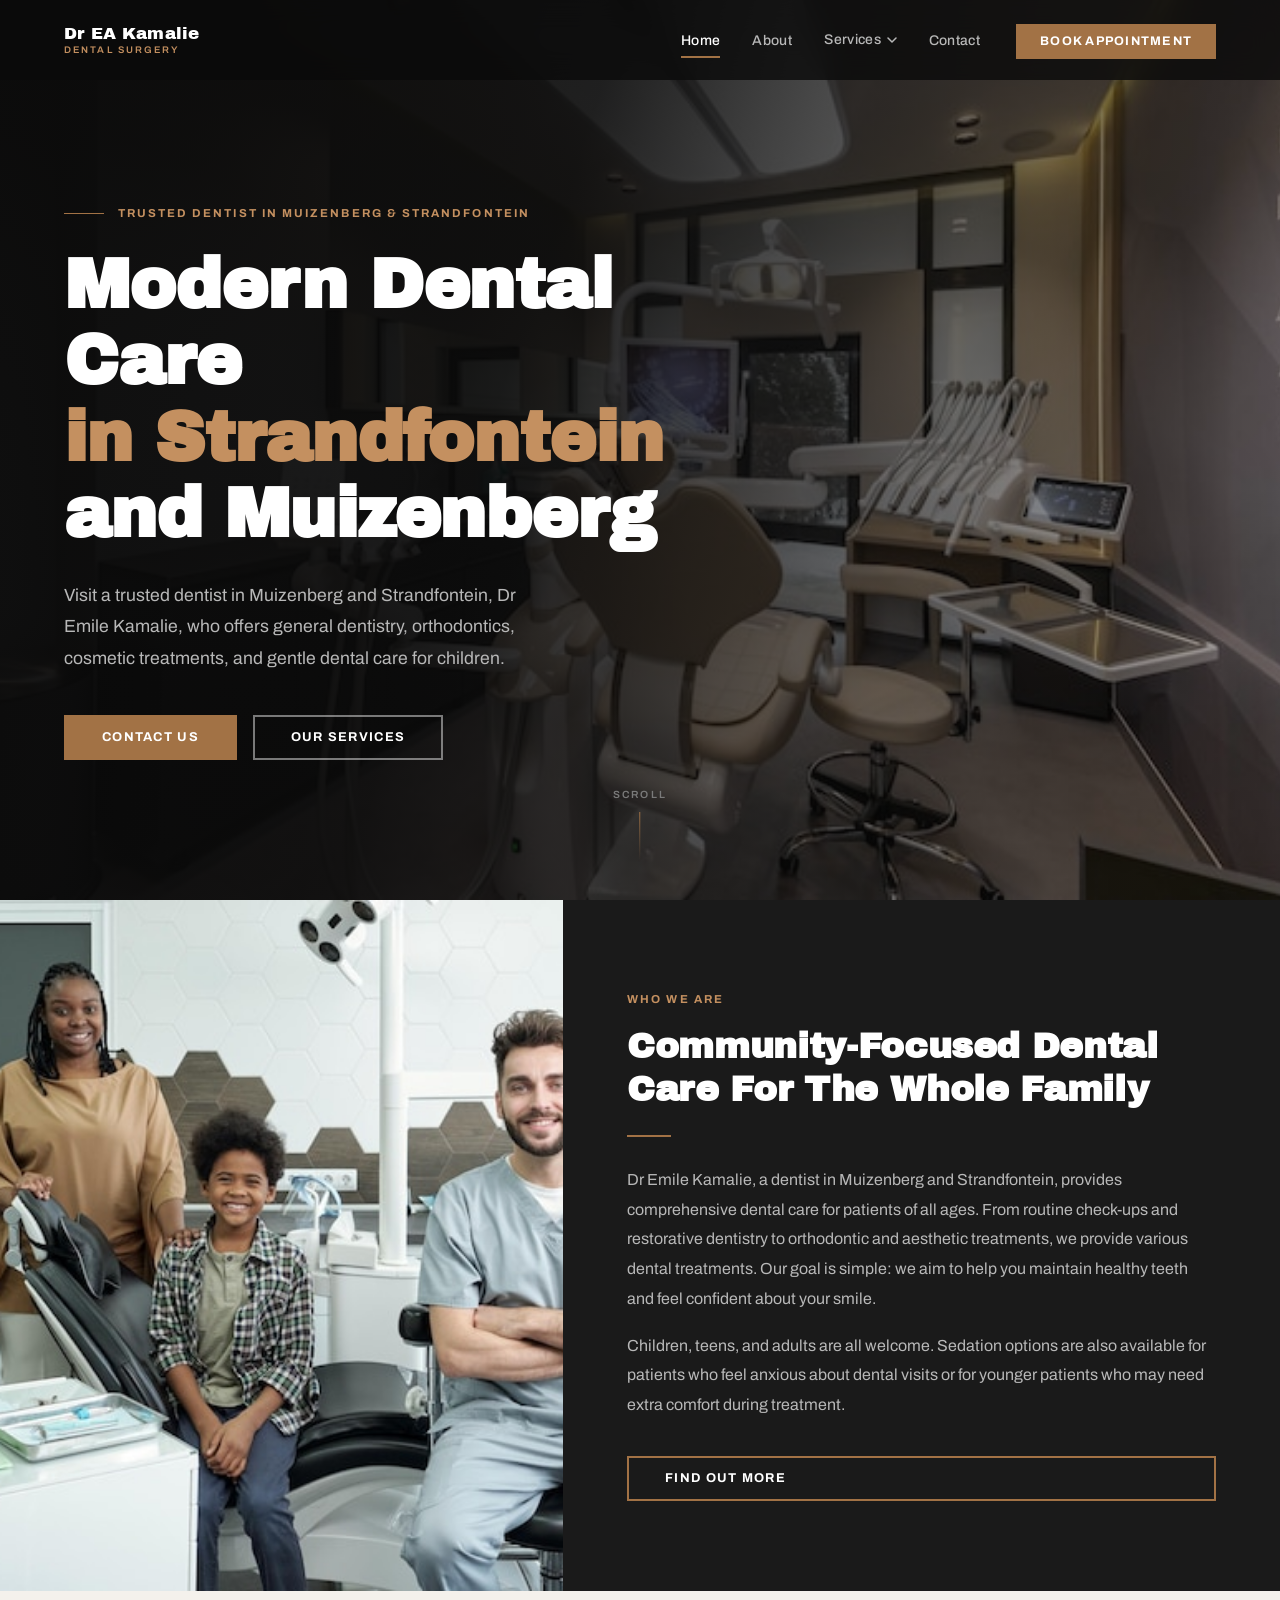
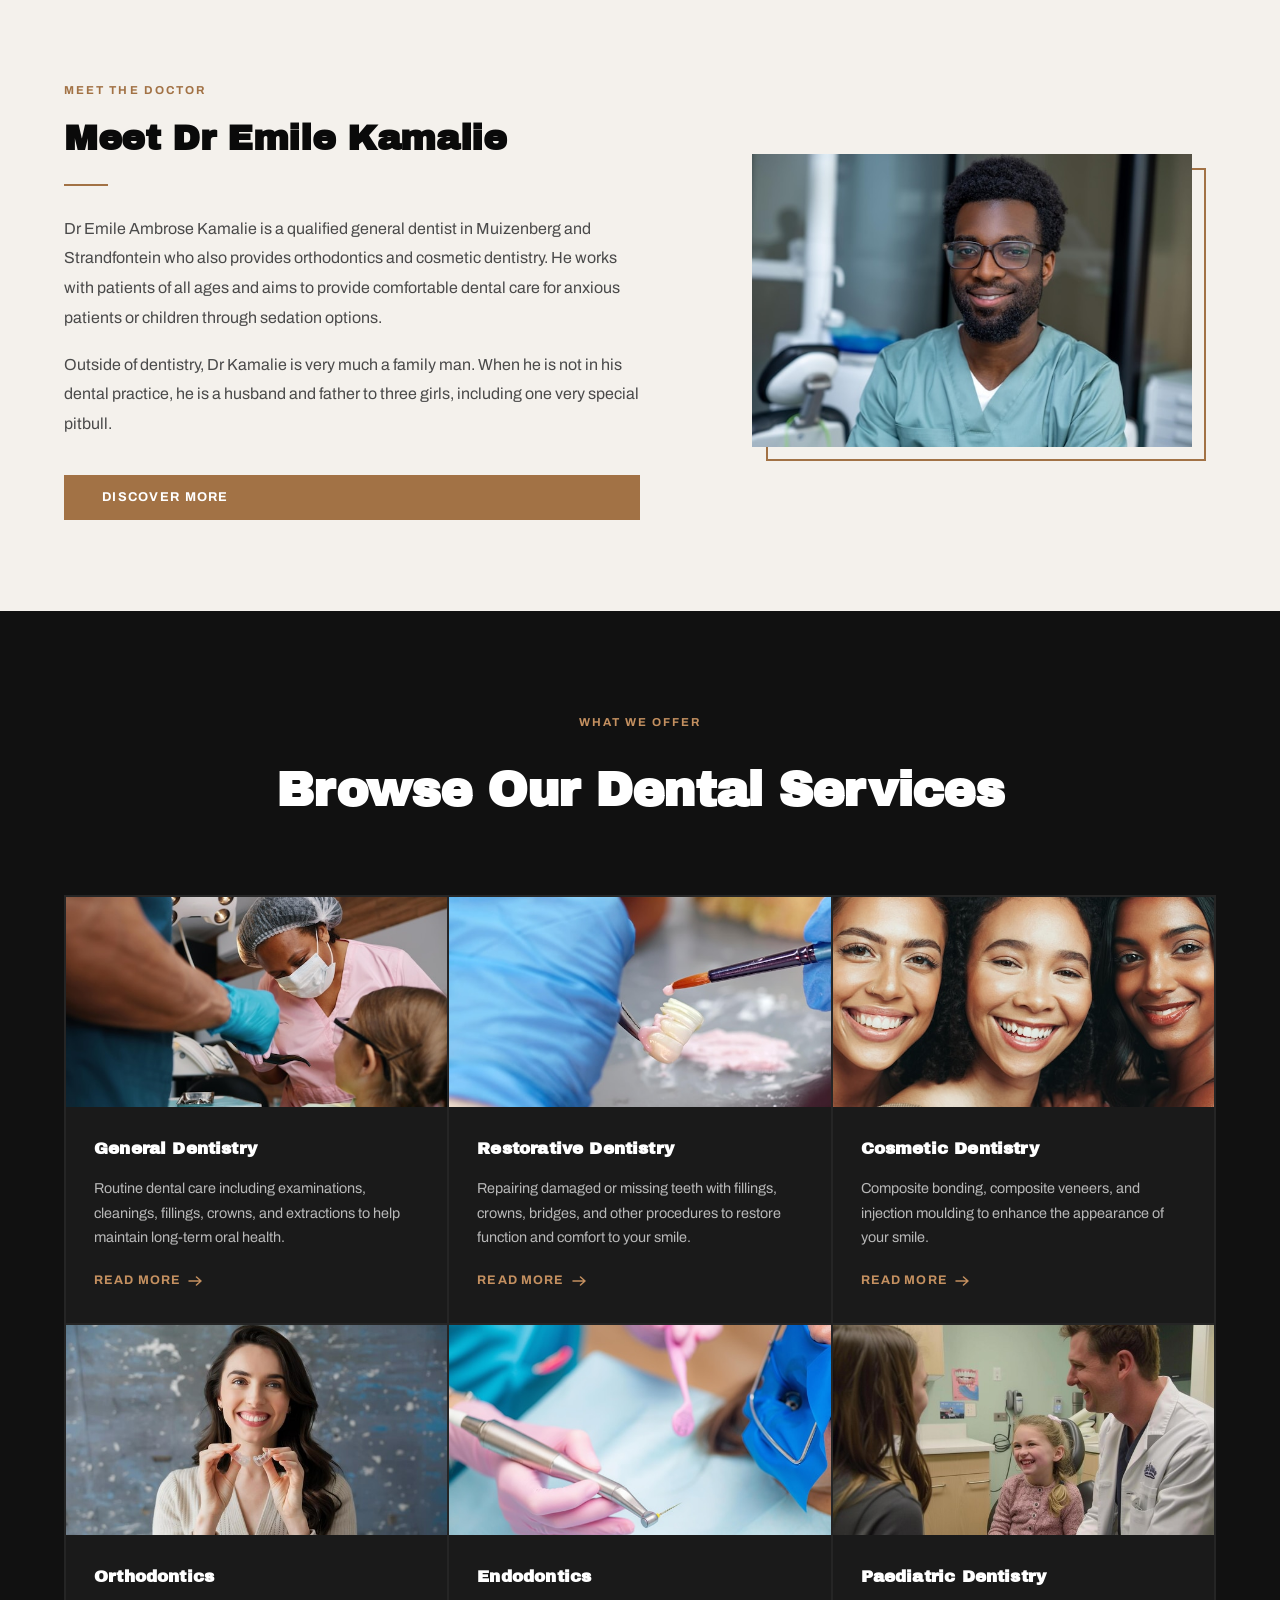
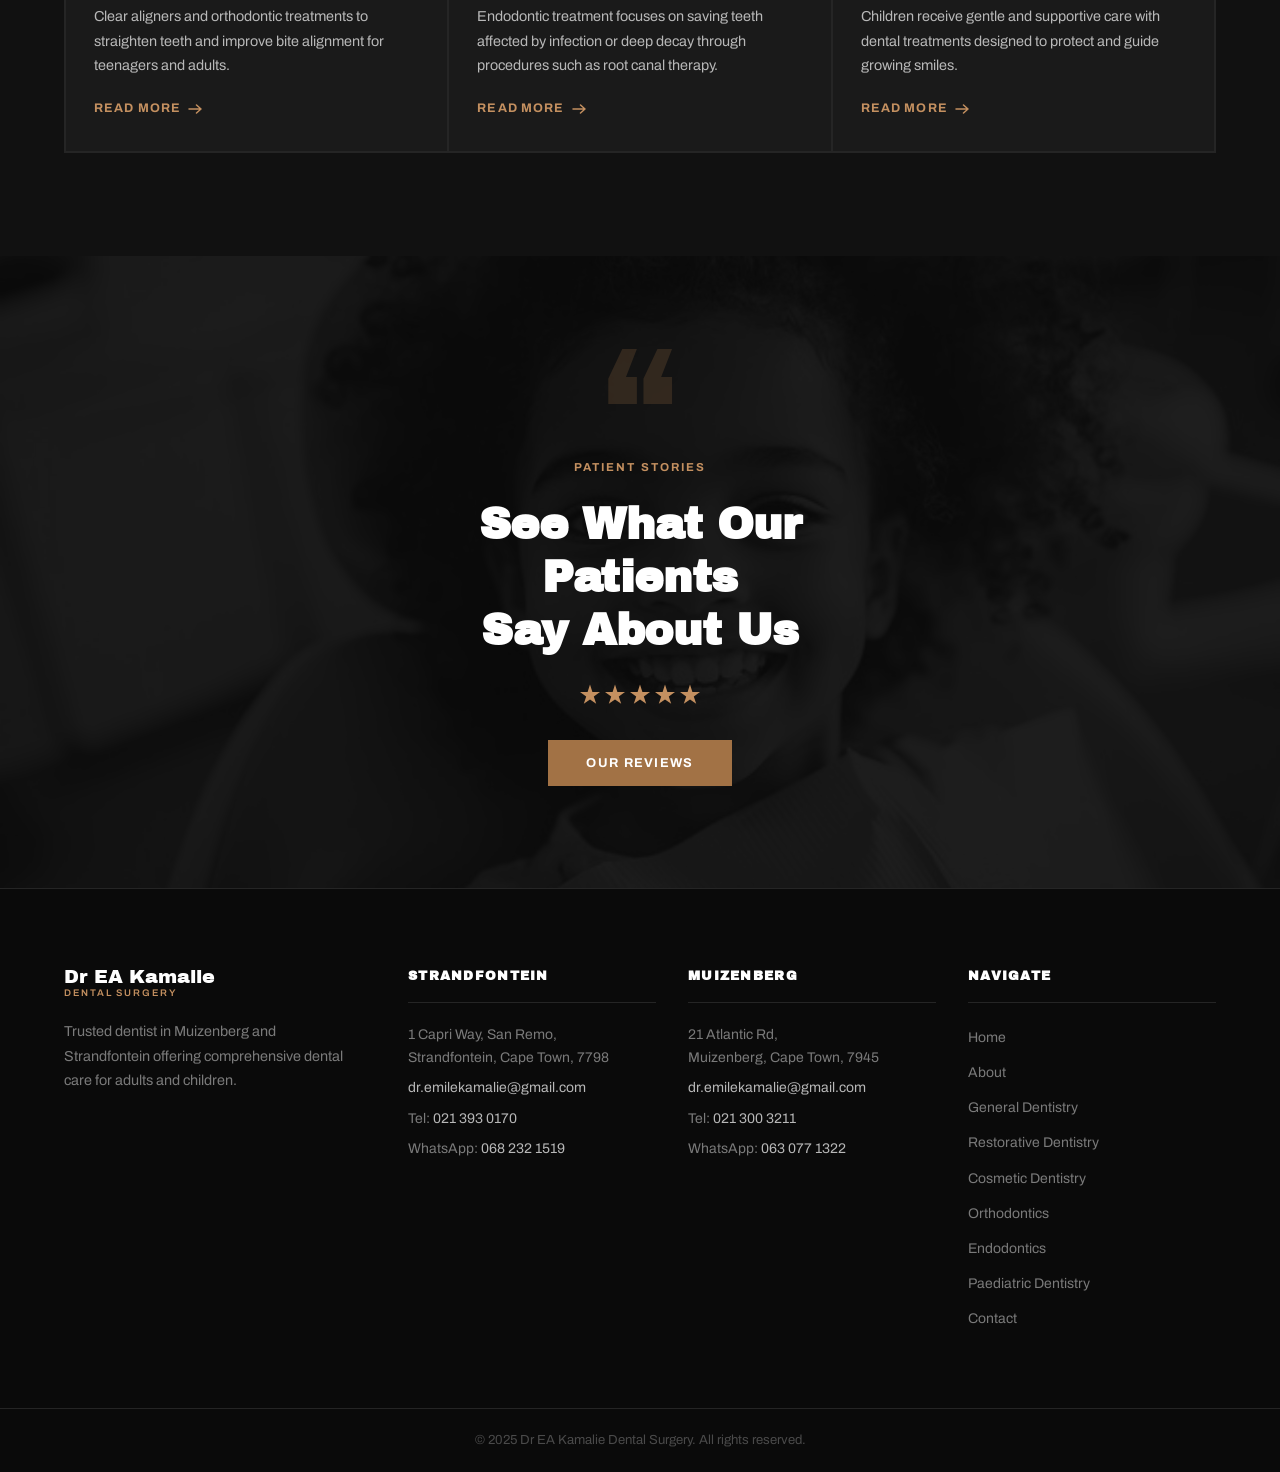
==== index.html @ 0d414c7e "check in latest to server" ====
<!DOCTYPE html>
<html lang="en">
<head>
  <meta charset="UTF-8">
  <meta name="viewport" content="width=device-width, initial-scale=1.0">
  <title>Dentist in Muizenberg and Strandfontein | Dr EA Kamalie Dental Surgery</title>
  <meta name="description" content="Visit Dr Emile Kamalie, a trusted Dentist in Muizenberg and Strandfontein, offering general dentistry, orthodontics, cosmetic treatments, and family dentistry.">
  <meta name="keywords" content="Dentist in Muizenberg and Strandfontein">

  <!-- Preconnect for Google Fonts -->
  <link rel="preconnect" href="https://fonts.googleapis.com">
  <link rel="preconnect" href="https://fonts.gstatic.com" crossorigin>
  <link href="https://fonts.googleapis.com/css2?family=Archivo+Black&family=Archivo:ital,wght@0,300;0,400;0,500;0,600;0,700;1,400&display=swap" rel="stylesheet">

  <link rel="stylesheet" href="css/styles.css">
</head>
<body>

  <!-- ════════════════════════════════════════════════════════
       NAVIGATION
  ════════════════════════════════════════════════════════ -->
  <nav class="nav" id="nav" role="navigation" aria-label="Main navigation">
    <div class="nav__inner">

      <!-- Logo -->
      <a href="index.html" class="nav__logo" aria-label="Dr EA Kamalie Dental Surgery — Home">
        <span class="nav__logo-name">Dr EA Kamalie</span>
        <span class="nav__logo-sub">Dental Surgery</span>
      </a>

      <!-- Hamburger (mobile) -->
      <button class="nav__hamburger" id="hamburger" aria-label="Open navigation menu" aria-expanded="false">
        <span></span>
        <span></span>
        <span></span>
      </button>

      <!-- Links -->
      <ul class="nav__links" id="navLinks" role="menubar">
        <li role="none"><a href="index.html" class="nav__link nav__link--active" role="menuitem">Home</a></li>
        <li role="none"><a href="about.html" class="nav__link" role="menuitem">About</a></li>

        <!-- Services dropdown -->
        <li class="nav__dd-wrap" role="none">
          <a href="#services" class="nav__link nav__link--has-dd" role="menuitem" aria-haspopup="true">
            Services
            <svg class="nav__arrow" width="10" height="6" viewBox="0 0 10 6" fill="none" aria-hidden="true">
              <path d="M1 1l4 4 4-4" stroke="currentColor" stroke-width="1.5" stroke-linecap="round" stroke-linejoin="round"/>
            </svg>
          </a>
          <ul class="nav__dropdown" role="menu" aria-label="Services">
            <li role="none"><a href="services/general-dentistry.html"    class="nav__dd-link" role="menuitem">General Dentistry</a></li>
            <li role="none"><a href="services/restorative-dentistry.html" class="nav__dd-link" role="menuitem">Restorative Dentistry</a></li>
            <li role="none"><a href="services/cosmetic-dentistry.html"   class="nav__dd-link" role="menuitem">Cosmetic Dentistry</a></li>
            <li role="none"><a href="services/orthodontics.html"         class="nav__dd-link" role="menuitem">Orthodontics</a></li>
            <li role="none"><a href="services/endodontics.html"          class="nav__dd-link" role="menuitem">Endodontics</a></li>
            <li role="none"><a href="services/paediatric-dentistry.html" class="nav__dd-link" role="menuitem">Paediatric Dentistry</a></li>
          </ul>
        </li>

        <li role="none"><a href="contact.html" class="nav__link" role="menuitem">Contact</a></li>
        <li role="none"><a href="contact.html" class="nav__cta" role="menuitem">Book Appointment</a></li>
      </ul>

    </div>
  </nav>


  <!-- ════════════════════════════════════════════════════════
       HERO
  ════════════════════════════════════════════════════════ -->
  <section class="hero" aria-label="Hero">
    <div class="hero__bg" aria-hidden="true">
      <img src="images/hero.jpg" alt="Modern dental clinic interior" fetchpriority="high">
    </div>
    <div class="hero__overlay" aria-hidden="true"></div>

    <div class="hero__container">
      <div class="hero__content">
        <p class="hero__eyebrow">Trusted Dentist in Muizenberg &amp; Strandfontein</p>
        <h1 class="hero__heading">
          Modern Dental Care<br>
          <span class="hero__heading-accent">in Strandfontein</span><br>
          and Muizenberg
        </h1>
        <p class="hero__sub">
          Visit a trusted dentist in Muizenberg and Strandfontein, Dr Emile Kamalie, who offers general dentistry, orthodontics, cosmetic treatments, and gentle dental care for children.
        </p>
        <div class="hero__actions">
          <a href="contact.html" class="btn btn--bronze">Contact Us</a>
          <a href="#services" class="btn btn--ghost">Our Services</a>
        </div>
      </div>
    </div>

    <div class="hero__scroll" aria-hidden="true">
      <span class="hero__scroll-text">Scroll</span>
      <span class="hero__scroll-line"></span>
    </div>
  </section>


  <!-- ════════════════════════════════════════════════════════
       COMMUNITY — Community-Focused Dental Care
  ════════════════════════════════════════════════════════ -->
  <section class="community" aria-labelledby="community-heading">

    <div class="community__img-col" aria-hidden="true">
      <img src="images/community.jpg" alt="Dentist with young patient" loading="lazy">
    </div>

    <div class="community__text-col">
      <span class="eyebrow eyebrow--light fade-up">Who We Are</span>
      <h2 class="community__heading fade-up delay-1" id="community-heading">
        Community-Focused Dental Care For The Whole Family
      </h2>
      <div class="divider fade-up delay-2"></div>
      <p class="fade-up delay-2">
        Dr Emile Kamalie, a dentist in Muizenberg and Strandfontein, provides comprehensive dental care for patients of all ages. From routine check-ups and restorative dentistry to orthodontic and aesthetic treatments, we provide various dental treatments. Our goal is simple: we aim to help you maintain healthy teeth and feel confident about your smile.
      </p>
      <p class="fade-up delay-3">
        Children, teens, and adults are all welcome. Sedation options are also available for patients who feel anxious about dental visits or for younger patients who may need extra comfort during treatment.
      </p>
      <a href="services/general-dentistry.html" class="btn btn--bronze-outline fade-up delay-4">Find Out More</a>
    </div>

  </section>


  <!-- ════════════════════════════════════════════════════════
       DOCTOR — Meet Dr Emile Kamalie
  ════════════════════════════════════════════════════════ -->
  <section class="doctor" aria-labelledby="doctor-heading">

    <div class="doctor__text-col">
      <span class="eyebrow eyebrow--dark fade-up">Meet The Doctor</span>
      <h2 class="doctor__heading fade-up delay-1" id="doctor-heading">Meet Dr Emile Kamalie</h2>
      <div class="divider fade-up delay-2"></div>
      <p class="fade-up delay-2">
        Dr Emile Ambrose Kamalie is a qualified general dentist in Muizenberg and Strandfontein who also provides orthodontics and cosmetic dentistry. He works with patients of all ages and aims to provide comfortable dental care for anxious patients or children through sedation options.
      </p>
      <p class="fade-up delay-3">
        Outside of dentistry, Dr Kamalie is very much a family man. When he is not in his dental practice, he is a husband and father to three girls, including one very special pitbull.
      </p>
      <a href="about.html" class="btn btn--bronze fade-up delay-4">Discover More</a>
    </div>

    <div class="doctor__img-col">
      <div class="doctor__frame fade-up delay-2">
        <img src="images/doctor.jpg" alt="Dr Emile Kamalie, Dentist in Muizenberg and Strandfontein" loading="lazy">
      </div>
    </div>

  </section>


  <!-- ════════════════════════════════════════════════════════
       SERVICES — Browse Our Dental Services
  ════════════════════════════════════════════════════════ -->
  <section class="services" id="services" aria-labelledby="services-heading">

    <div class="services__hd">
      <span class="eyebrow eyebrow--light fade-up">What We Offer</span>
      <h2 class="services__title fade-up delay-1" id="services-heading">Browse Our Dental Services</h2>
    </div>

    <div class="services__grid">

      <!-- General Dentistry -->
      <a href="services/general-dentistry.html" class="svc-card fade-up">
        <div class="svc-card__img">
          <img src="images/general.jpg" alt="General Dentistry" loading="lazy">
        </div>
        <div class="svc-card__body">
          <h3 class="svc-card__name">General Dentistry</h3>
          <p class="svc-card__desc">
            Routine dental care including examinations, cleanings, fillings, crowns, and extractions to help maintain long-term oral health.
          </p>
          <span class="svc-card__more">
            Read More
            <svg width="14" height="10" viewBox="0 0 14 10" fill="none" aria-hidden="true">
              <path d="M8.5 1L13 5m0 0L8.5 9M13 5H1" stroke="currentColor" stroke-width="1.5" stroke-linecap="round" stroke-linejoin="round"/>
            </svg>
          </span>
        </div>
      </a>

      <!-- Restorative Dentistry -->
      <a href="services/restorative-dentistry.html" class="svc-card fade-up delay-1">
        <div class="svc-card__img">
          <img src="images/restorative.jpg" alt="Restorative Dentistry" loading="lazy">
        </div>
        <div class="svc-card__body">
          <h3 class="svc-card__name">Restorative Dentistry</h3>
          <p class="svc-card__desc">
            Repairing damaged or missing teeth with fillings, crowns, bridges, and other procedures to restore function and comfort to your smile.
          </p>
          <span class="svc-card__more">
            Read More
            <svg width="14" height="10" viewBox="0 0 14 10" fill="none" aria-hidden="true">
              <path d="M8.5 1L13 5m0 0L8.5 9M13 5H1" stroke="currentColor" stroke-width="1.5" stroke-linecap="round" stroke-linejoin="round"/>
            </svg>
          </span>
        </div>
      </a>

      <!-- Cosmetic Dentistry -->
      <a href="services/cosmetic-dentistry.html" class="svc-card fade-up delay-2">
        <div class="svc-card__img">
          <img src="images/cosmetic.jpg" alt="Cosmetic Dentistry" loading="lazy">
        </div>
        <div class="svc-card__body">
          <h3 class="svc-card__name">Cosmetic Dentistry</h3>
          <p class="svc-card__desc">
            Composite bonding, composite veneers, and injection moulding to enhance the appearance of your smile.
          </p>
          <span class="svc-card__more">
            Read More
            <svg width="14" height="10" viewBox="0 0 14 10" fill="none" aria-hidden="true">
              <path d="M8.5 1L13 5m0 0L8.5 9M13 5H1" stroke="currentColor" stroke-width="1.5" stroke-linecap="round" stroke-linejoin="round"/>
            </svg>
          </span>
        </div>
      </a>

      <!-- Orthodontics -->
      <a href="services/orthodontics.html" class="svc-card fade-up delay-1">
        <div class="svc-card__img">
          <img src="images/orthodontics.jpg" alt="Orthodontics" loading="lazy">
        </div>
        <div class="svc-card__body">
          <h3 class="svc-card__name">Orthodontics</h3>
          <p class="svc-card__desc">
            Clear aligners and orthodontic treatments to straighten teeth and improve bite alignment for teenagers and adults.
          </p>
          <span class="svc-card__more">
            Read More
            <svg width="14" height="10" viewBox="0 0 14 10" fill="none" aria-hidden="true">
              <path d="M8.5 1L13 5m0 0L8.5 9M13 5H1" stroke="currentColor" stroke-width="1.5" stroke-linecap="round" stroke-linejoin="round"/>
            </svg>
          </span>
        </div>
      </a>

      <!-- Endodontics -->
      <a href="services/endodontics.html" class="svc-card fade-up delay-2">
        <div class="svc-card__img">
          <img src="images/endodontics.jpg" alt="Endodontics" loading="lazy">
        </div>
        <div class="svc-card__body">
          <h3 class="svc-card__name">Endodontics</h3>
          <p class="svc-card__desc">
            Endodontic treatment focuses on saving teeth affected by infection or deep decay through procedures such as root canal therapy.
          </p>
          <span class="svc-card__more">
            Read More
            <svg width="14" height="10" viewBox="0 0 14 10" fill="none" aria-hidden="true">
              <path d="M8.5 1L13 5m0 0L8.5 9M13 5H1" stroke="currentColor" stroke-width="1.5" stroke-linecap="round" stroke-linejoin="round"/>
            </svg>
          </span>
        </div>
      </a>

      <!-- Paediatric Dentistry -->
      <a href="services/paediatric-dentistry.html" class="svc-card fade-up delay-3">
        <div class="svc-card__img">
          <img src="images/paediatric.jpg" alt="Paediatric Dentistry" loading="lazy">
        </div>
        <div class="svc-card__body">
          <h3 class="svc-card__name">Paediatric Dentistry</h3>
          <p class="svc-card__desc">
            Children receive gentle and supportive care with dental treatments designed to protect and guide growing smiles.
          </p>
          <span class="svc-card__more">
            Read More
            <svg width="14" height="10" viewBox="0 0 14 10" fill="none" aria-hidden="true">
              <path d="M8.5 1L13 5m0 0L8.5 9M13 5H1" stroke="currentColor" stroke-width="1.5" stroke-linecap="round" stroke-linejoin="round"/>
            </svg>
          </span>
        </div>
      </a>

    </div>
  </section>


  <!-- ════════════════════════════════════════════════════════
       REVIEWS — See What Our Patients Say About Us
  ════════════════════════════════════════════════════════ -->
  <section class="reviews" aria-labelledby="reviews-heading">
    <div class="reviews__bg" aria-hidden="true">
      <img src="images/reviews.jpg" alt="" loading="lazy">
    </div>
    <div class="reviews__overlay" aria-hidden="true"></div>

    <div class="reviews__inner">
      <span class="reviews__quote" aria-hidden="true">&ldquo;</span>
      <span class="eyebrow eyebrow--light fade-up">Patient Stories</span>
      <h2 class="reviews__title fade-up delay-1" id="reviews-heading">
        See What Our Patients<br>Say About Us
      </h2>
      <div class="reviews__stars fade-up delay-2" aria-label="5 star rating">
        <svg viewBox="0 0 20 19" fill="currentColor" aria-hidden="true"><path d="M10 0l2.4 7.4H20l-6.2 4.5 2.4 7.4L10 15.1l-6.2 4.2 2.4-7.4L0 7.4h7.6z"/></svg>
        <svg viewBox="0 0 20 19" fill="currentColor" aria-hidden="true"><path d="M10 0l2.4 7.4H20l-6.2 4.5 2.4 7.4L10 15.1l-6.2 4.2 2.4-7.4L0 7.4h7.6z"/></svg>
        <svg viewBox="0 0 20 19" fill="currentColor" aria-hidden="true"><path d="M10 0l2.4 7.4H20l-6.2 4.5 2.4 7.4L10 15.1l-6.2 4.2 2.4-7.4L0 7.4h7.6z"/></svg>
        <svg viewBox="0 0 20 19" fill="currentColor" aria-hidden="true"><path d="M10 0l2.4 7.4H20l-6.2 4.5 2.4 7.4L10 15.1l-6.2 4.2 2.4-7.4L0 7.4h7.6z"/></svg>
        <svg viewBox="0 0 20 19" fill="currentColor" aria-hidden="true"><path d="M10 0l2.4 7.4H20l-6.2 4.5 2.4 7.4L10 15.1l-6.2 4.2 2.4-7.4L0 7.4h7.6z"/></svg>
      </div>
      <a
        href="https://www.google.com/search?sca_esv=445be66881b965ae&sxsrf=ANbL-n4gbPOzCFOJS4jC_nAJuHkNpABjzA:1772113617420&kgmid=/g/11vq569v_z&q=Dr+E+A+Kamalie+Dental/Dentist+Surgery+-+21+Atlantic+Road,+Muizenberg,+Cape+Town&shndl=30&source=sh/x/loc/uni/m1/1&kgs=4cdf4154c022a3ff&shem=shrtsdl&utm_source=shrtsdl,sh/x/loc/uni/m1/1#lrd=0x1dcc41ce5920e04b:0x4984d0d2a96bc6d8,1,,,,"
        class="btn btn--bronze fade-up delay-3"
        target="_blank"
        rel="noopener noreferrer"
      >
        Our Reviews
      </a>
    </div>
  </section>


  <!-- ════════════════════════════════════════════════════════
       FOOTER
  ════════════════════════════════════════════════════════ -->
  <footer class="footer" role="contentinfo">
    <div class="footer__main">

      <!-- Brand -->
      <div class="footer__brand">
        <a href="index.html" class="footer__brand-logo" aria-label="Dr EA Kamalie Dental Surgery">
          <span class="footer__logo-name">Dr EA Kamalie</span>
          <span class="footer__logo-sub">Dental Surgery</span>
        </a>
        <p class="footer__tagline">
          Trusted dentist in Muizenberg and Strandfontein offering comprehensive dental care for adults and children.
        </p>
      </div>

      <!-- Location & Nav columns -->
      <div class="footer__cols">

        <!-- Strandfontein -->
        <div class="footer__col">
          <h3 class="footer__col-title">Strandfontein</h3>
          <address>
            <p>1 Capri Way, San Remo,<br>Strandfontein, Cape Town, 7798</p>
            <p><a href="mailto:dr.emilekamalie@gmail.com">dr.emilekamalie@gmail.com</a></p>
            <p>Tel: <a href="tel:0213930170">021 393 0170</a></p>
            <p>WhatsApp: <a href="https://wa.me/27682321519">068 232 1519</a></p>
          </address>
        </div>

        <!-- Muizenberg -->
        <div class="footer__col">
          <h3 class="footer__col-title">Muizenberg</h3>
          <address>
            <p>21 Atlantic Rd,<br>Muizenberg, Cape Town, 7945</p>
            <p><a href="mailto:dr.emilekamalie@gmail.com">dr.emilekamalie@gmail.com</a></p>
            <p>Tel: <a href="tel:0213003211">021 300 3211</a></p>
            <p>WhatsApp: <a href="https://wa.me/27630771322">063 077 1322</a></p>
          </address>
        </div>

        <!-- Navigation -->
        <div class="footer__col">
          <h3 class="footer__col-title">Navigate</h3>
          <nav aria-label="Footer navigation">
            <ul class="footer__nav-links">
              <li><a href="index.html">Home</a></li>
              <li><a href="about.html">About</a></li>
              <li><a href="services/general-dentistry.html">General Dentistry</a></li>
              <li><a href="services/restorative-dentistry.html">Restorative Dentistry</a></li>
              <li><a href="services/cosmetic-dentistry.html">Cosmetic Dentistry</a></li>
              <li><a href="services/orthodontics.html">Orthodontics</a></li>
              <li><a href="services/endodontics.html">Endodontics</a></li>
              <li><a href="services/paediatric-dentistry.html">Paediatric Dentistry</a></li>
              <li><a href="contact.html">Contact</a></li>
            </ul>
          </nav>
        </div>

      </div>
    </div>

    <div class="footer__bottom">
      <p>&copy; 2025 Dr EA Kamalie Dental Surgery. All rights reserved.</p>
    </div>
  </footer>

  <script src="js/main.js"></script>
</body>
</html>
---- css/styles.css ----
/* ============================================================
   DR EA KAMALIE DENTAL SURGERY — Main Stylesheet
   Fonts: Archivo Black (headings), Archivo (body)
   Palette: Black · Grey · Bronze
   ============================================================ */

/* ============================================================
   CUSTOM PROPERTIES
   ============================================================ */
:root {
  /* --- Blacks & Greys --- */
  --c-black:      #0A0A0A;
  --c-dark:       #111111;
  --c-charcoal:   #1A1A1A;
  --c-grey-900:   #252525;
  --c-grey-700:   #4A4A4A;
  --c-grey-500:   #7A7A7A;
  --c-grey-300:   #B8B8B8;
  --c-grey-100:   #E5E1DC;
  --c-off-white:  #F4F1EC;
  --c-white:      #FFFFFF;

  /* --- Bronze Palette --- */
  --c-bronze:        #A27245;
  --c-bronze-light:  #C49060;
  --c-bronze-dark:   #7A5230;
  --c-bronze-subtle: #F0E5D8;

  /* --- Typography --- */
  --f-head: 'Archivo Black', sans-serif;
  --f-body: 'Archivo', sans-serif;

  /* --- Layout --- */
  --max-w:    1300px;
  --pad-x:    clamp(1.25rem, 5vw, 4rem);
  --nav-h:    80px;

  /* --- Transitions --- */
  --t-fast: 200ms ease;
  --t-med:  350ms ease;
  --t-slow: 550ms ease;
}

/* ============================================================
   RESET & BASE
   ============================================================ */
*, *::before, *::after { box-sizing: border-box; margin: 0; padding: 0; }

html { scroll-behavior: smooth; font-size: 16px; }

body {
  font-family: var(--f-body);
  background-color: var(--c-black);
  color: var(--c-white);
  line-height: 1.7;
  overflow-x: hidden;
  -webkit-font-smoothing: antialiased;
  -moz-osx-font-smoothing: grayscale;
}

img { max-width: 100%; height: auto; display: block; }

a { color: inherit; text-decoration: none; }

ul { list-style: none; }

address { font-style: normal; }

/* ============================================================
   UTILITIES
   ============================================================ */
.eyebrow {
  display: block;
  font-family: var(--f-body);
  font-size: 0.72rem;
  font-weight: 700;
  letter-spacing: 0.18em;
  text-transform: uppercase;
  color: var(--c-bronze-light);
  margin-bottom: 1rem;
}
.eyebrow--dark  { color: var(--c-bronze); }
.eyebrow--light { color: var(--c-bronze-light); }

.divider {
  width: 2.75rem;
  height: 2px;
  background-color: var(--c-bronze);
  margin-bottom: 1.75rem;
}

/* ============================================================
   BUTTONS
   ============================================================ */
.btn {
  display: inline-flex;
  align-items: center;
  gap: 0.5rem;
  font-family: var(--f-body);
  font-size: 0.8rem;
  font-weight: 700;
  letter-spacing: 0.1em;
  text-transform: uppercase;
  padding: 0.9rem 2.25rem;
  border: 2px solid transparent;
  cursor: pointer;
  transition: background-color var(--t-fast), border-color var(--t-fast), color var(--t-fast);
  white-space: nowrap;
  line-height: 1;
}

.btn--bronze {
  background-color: var(--c-bronze);
  border-color: var(--c-bronze);
  color: var(--c-white);
}
.btn--bronze:hover {
  background-color: var(--c-bronze-dark);
  border-color: var(--c-bronze-dark);
}

.btn--ghost {
  background-color: transparent;
  border-color: rgba(255,255,255,0.45);
  color: var(--c-white);
}
.btn--ghost:hover {
  background-color: rgba(255,255,255,0.08);
  border-color: var(--c-white);
}

.btn--bronze-outline {
  background-color: transparent;
  border-color: var(--c-bronze);
  color: var(--c-white);
}
.btn--bronze-outline:hover {
  background-color: var(--c-bronze);
  color: var(--c-white);
}

.btn--bronze-outline-dark {
  background-color: transparent;
  border-color: var(--c-bronze);
  color: var(--c-black);
}
.btn--bronze-outline-dark:hover {
  background-color: var(--c-bronze);
  color: var(--c-white);
}

/* ============================================================
   NAVIGATION
   ============================================================ */
.nav {
  position: fixed;
  top: 0; left: 0; right: 0;
  z-index: 1000;
  height: var(--nav-h);
  background-color: rgba(10,10,10,0.8);
  backdrop-filter: blur(14px);
  -webkit-backdrop-filter: blur(14px);
  transition: background-color var(--t-med), box-shadow var(--t-med);
}
.nav.scrolled {
  background-color: var(--c-black);
  box-shadow: 0 2px 24px rgba(0,0,0,0.5);
}

.nav__inner {
  max-width: var(--max-w);
  margin: 0 auto;
  padding: 0 var(--pad-x);
  height: 100%;
  display: flex;
  align-items: center;
  justify-content: space-between;
}

/* Logo */
.nav__logo {
  display: flex;
  flex-direction: column;
  line-height: 1.15;
  gap: 0.05rem;
}
.nav__logo-name {
  font-family: var(--f-head);
  font-size: 1.05rem;
  color: var(--c-white);
  letter-spacing: 0.01em;
}
.nav__logo-sub {
  font-family: var(--f-body);
  font-size: 0.6rem;
  font-weight: 600;
  letter-spacing: 0.22em;
  text-transform: uppercase;
  color: var(--c-bronze-light);
}

/* Desktop links */
.nav__links {
  display: flex;
  align-items: center;
  gap: 0;
}

.nav__link {
  font-family: var(--f-body);
  font-size: 0.875rem;
  font-weight: 500;
  color: var(--c-grey-300);
  padding: 0.5rem 1rem;
  transition: color var(--t-fast);
  letter-spacing: 0.025em;
  position: relative;
}
.nav__link:hover,
.nav__link--active { color: var(--c-white); }

.nav__link--active::after {
  content: '';
  position: absolute;
  bottom: -2px; left: 1rem; right: 1rem;
  height: 2px;
  background-color: var(--c-bronze);
}

/* Services dropdown trigger */
.nav__link--has-dd {
  display: flex;
  align-items: center;
  gap: 0.35rem;
  cursor: pointer;
}
.nav__arrow {
  transition: transform var(--t-fast);
  flex-shrink: 0;
}

/* Dropdown container */
.nav__dd-wrap {
  position: relative;
}
.nav__dd-wrap:hover .nav__arrow,
.nav__dd-wrap.open   .nav__arrow { transform: rotate(180deg); }

.nav__dropdown {
  position: absolute;
  top: calc(100% + 0.75rem);
  left: 0;
  min-width: 230px;
  background-color: var(--c-charcoal);
  border: 1px solid var(--c-grey-900);
  border-top: 2px solid var(--c-bronze);
  box-shadow: 0 16px 48px rgba(0,0,0,0.5);
  opacity: 0;
  visibility: hidden;
  transform: translateY(-6px);
  transition: opacity var(--t-med), transform var(--t-med), visibility var(--t-med);
}
.nav__dd-wrap:hover .nav__dropdown,
.nav__dd-wrap.open  .nav__dropdown {
  opacity: 1;
  visibility: visible;
  transform: translateY(0);
}

.nav__dd-link {
  display: block;
  padding: 0.8rem 1.375rem;
  font-family: var(--f-body);
  font-size: 0.875rem;
  font-weight: 400;
  color: var(--c-grey-300);
  border-bottom: 1px solid rgba(255,255,255,0.045);
  transition: color var(--t-fast), background-color var(--t-fast), padding-left var(--t-fast);
}
.nav__dd-link:last-child { border-bottom: none; }
.nav__dd-link:hover {
  color: var(--c-white);
  background-color: rgba(162,114,69,0.1);
  padding-left: 1.75rem;
}

/* CTA button in nav */
.nav__cta {
  margin-left: 1.25rem;
  font-family: var(--f-body);
  font-size: 0.78rem;
  font-weight: 700;
  letter-spacing: 0.1em;
  text-transform: uppercase;
  color: var(--c-white);
  background-color: var(--c-bronze);
  padding: 0.65rem 1.5rem;
  transition: background-color var(--t-fast);
  white-space: nowrap;
}
.nav__cta:hover { background-color: var(--c-bronze-dark); }

/* Hamburger */
.nav__hamburger {
  display: none;
  flex-direction: column;
  gap: 5px;
  background: none;
  border: none;
  cursor: pointer;
  padding: 0.4rem;
}
.nav__hamburger span {
  display: block;
  width: 24px; height: 2px;
  background-color: var(--c-white);
  transition: transform var(--t-fast), opacity var(--t-fast);
  transform-origin: center;
}
.nav__hamburger.active span:nth-child(1) { transform: rotate(45deg) translate(5px, 5px); }
.nav__hamburger.active span:nth-child(2) { opacity: 0; }
.nav__hamburger.active span:nth-child(3) { transform: rotate(-45deg) translate(5px, -5px); }

/* ============================================================
   HERO
   ============================================================ */
.hero {
  position: relative;
  min-height: 100vh;
  display: flex;
  align-items: center;
  overflow: hidden;
}

.hero__bg {
  position: absolute;
  inset: 0;
  z-index: 0;
}
.hero__bg img {
  width: 100%; height: 100%;
  object-fit: cover;
  object-position: center 40%;
}

/* Dramatic left-heavy gradient overlay */
.hero__overlay {
  position: absolute;
  inset: 0;
  z-index: 1;
  background: linear-gradient(
    108deg,
    rgba(10,10,10,0.97) 0%,
    rgba(10,10,10,0.91) 40%,
    rgba(10,10,10,0.55) 70%,
    rgba(10,10,10,0.25) 100%
  );
}

.hero__container {
  position: relative;
  z-index: 2;
  width: 100%;
  max-width: var(--max-w);
  margin: 0 auto;
  padding: calc(var(--nav-h) + 5rem) var(--pad-x) 6rem;
}

.hero__content { max-width: 660px; }

.hero__eyebrow {
  display: flex;
  align-items: center;
  gap: 0.85rem;
  font-family: var(--f-body);
  font-size: 0.72rem;
  font-weight: 700;
  letter-spacing: 0.18em;
  text-transform: uppercase;
  color: var(--c-bronze-light);
  margin-bottom: 1.5rem;
}
.hero__eyebrow::before {
  content: '';
  display: block;
  width: 2.5rem; height: 1.5px;
  background-color: var(--c-bronze);
  flex-shrink: 0;
}

.hero__heading {
  font-family: var(--f-head);
  font-size: clamp(2.6rem, 5.5vw, 4.5rem);
  line-height: 1.08;
  color: var(--c-white);
  margin-bottom: 1.75rem;
  letter-spacing: -0.015em;
}
.hero__heading-accent { color: var(--c-bronze-light); }

.hero__sub {
  font-size: clamp(1rem, 1.4vw, 1.1rem);
  color: var(--c-grey-300);
  line-height: 1.8;
  margin-bottom: 2.5rem;
  max-width: 500px;
}

.hero__actions {
  display: flex;
  gap: 1rem;
  flex-wrap: wrap;
}

/* Animated scroll indicator */
.hero__scroll {
  position: absolute;
  bottom: 2.5rem;
  left: 50%;
  transform: translateX(-50%);
  z-index: 2;
  display: flex;
  flex-direction: column;
  align-items: center;
  gap: 0.5rem;
}
.hero__scroll-text {
  font-family: var(--f-body);
  font-size: 0.65rem;
  font-weight: 600;
  letter-spacing: 0.2em;
  text-transform: uppercase;
  color: var(--c-grey-500);
}
.hero__scroll-line {
  display: block;
  width: 1.5px;
  height: 3rem;
  background: linear-gradient(to bottom, var(--c-bronze), transparent);
  animation: scrollAnim 2s ease infinite;
}
@keyframes scrollAnim {
  0%   { transform: scaleY(0); transform-origin: top; opacity: 1; }
  50%  { transform: scaleY(1); transform-origin: top; opacity: 1; }
  100% { transform: scaleY(1); transform-origin: bottom; opacity: 0; }
}

/* ============================================================
   COMMUNITY SECTION
   ============================================================ */
.community {
  display: grid;
  grid-template-columns: 44% 56%;
  min-height: 620px;
}

.community__img-col {
  overflow: hidden;
  position: relative;
}
.community__img-col img {
  width: 100%; height: 100%;
  object-fit: cover;
  object-position: center;
  transition: transform 0.9s ease;
}
.community:hover .community__img-col img { transform: scale(1.04); }

.community__text-col {
  background-color: var(--c-charcoal);
  padding: clamp(3.5rem, 7vw, 6.5rem) clamp(2.5rem, 5vw, 5.5rem);
  display: flex;
  flex-direction: column;
  justify-content: center;
}

.community__heading {
  font-family: var(--f-head);
  font-size: clamp(1.8rem, 2.8vw, 2.5rem);
  line-height: 1.2;
  color: var(--c-white);
  margin-bottom: 1.5rem;
  letter-spacing: -0.01em;
}

.community__text-col p {
  font-size: 1rem;
  color: var(--c-grey-300);
  line-height: 1.85;
  margin-bottom: 1.1rem;
}
.community__text-col p:last-of-type { margin-bottom: 2.25rem; }

/* ============================================================
   DOCTOR SECTION
   ============================================================ */
.doctor {
  display: grid;
  grid-template-columns: 55% 45%;
  min-height: 620px;
  background-color: var(--c-off-white);
}

.doctor__text-col {
  padding: clamp(3.5rem, 7vw, 6.5rem) clamp(2.5rem, 5vw, 5.5rem);
  display: flex;
  flex-direction: column;
  justify-content: center;
}

.doctor__heading {
  font-family: var(--f-head);
  font-size: clamp(1.8rem, 2.8vw, 2.5rem);
  line-height: 1.2;
  color: var(--c-black);
  margin-bottom: 1.5rem;
  letter-spacing: -0.01em;
}

.doctor__text-col .divider { background-color: var(--c-bronze); }

.doctor__text-col p {
  font-size: 1rem;
  color: var(--c-grey-700);
  line-height: 1.85;
  margin-bottom: 1.1rem;
}
.doctor__text-col p:last-of-type { margin-bottom: 2.25rem; }

.doctor__img-col {
  display: flex;
  align-items: center;
  justify-content: center;
  padding: 3rem 3.5rem 3rem 1rem;
}

.doctor__frame {
  position: relative;
  width: 100%;
  max-width: 440px;
}

/* Bronze offset frame */
.doctor__frame::before {
  content: '';
  position: absolute;
  top: 14px; right: -14px;
  width: 100%; height: 100%;
  border: 2px solid var(--c-bronze);
  z-index: 0;
}

.doctor__frame img {
  position: relative;
  z-index: 1;
  width: 100%;
  object-fit: cover;
  display: block;
}

/* ============================================================
   SERVICES SECTION
   ============================================================ */
.services {
  background-color: var(--c-dark);
  padding: clamp(5rem, 8vw, 9rem) var(--pad-x);
}

.services__hd {
  text-align: center;
  margin-bottom: clamp(3rem, 5vw, 4.5rem);
}

.services__title {
  font-family: var(--f-head);
  font-size: clamp(2.1rem, 3.8vw, 3.1rem);
  color: var(--c-white);
  letter-spacing: -0.015em;
  margin-top: 0.5rem;
}

.services__grid {
  max-width: var(--max-w);
  margin: 0 auto;
  display: grid;
  grid-template-columns: repeat(3, 1fr);
  gap: 2px;
  background-color: var(--c-grey-900);
  border: 2px solid var(--c-grey-900);
}

/* Service card */
.svc-card {
  display: flex;
  flex-direction: column;
  background-color: var(--c-charcoal);
  text-decoration: none;
  overflow: hidden;
  position: relative;
  transition: background-color var(--t-med);
}

/* Bronze top reveal bar */
.svc-card::before {
  content: '';
  position: absolute;
  top: 0; left: 0; right: 0;
  height: 3px;
  background-color: var(--c-bronze);
  transform: scaleX(0);
  transform-origin: left;
  transition: transform var(--t-med);
  z-index: 2;
}
.svc-card:hover::before { transform: scaleX(1); }
.svc-card:hover { background-color: var(--c-grey-900); }

.svc-card__img {
  height: 210px;
  overflow: hidden;
  flex-shrink: 0;
}
.svc-card__img img {
  width: 100%; height: 100%;
  object-fit: cover;
  transition: transform var(--t-slow);
}
.svc-card:hover .svc-card__img img { transform: scale(1.07); }

.svc-card__body {
  padding: 1.75rem 1.75rem 2rem;
  display: flex;
  flex-direction: column;
  flex: 1;
}

.svc-card__name {
  font-family: var(--f-head);
  font-size: 1.05rem;
  color: var(--c-white);
  margin-bottom: 0.75rem;
  letter-spacing: 0.01em;
}

.svc-card__desc {
  font-size: 0.9rem;
  color: var(--c-grey-300);
  line-height: 1.72;
  flex: 1;
  margin-bottom: 1.25rem;
}

.svc-card__more {
  display: inline-flex;
  align-items: center;
  gap: 0.45rem;
  font-size: 0.78rem;
  font-weight: 700;
  letter-spacing: 0.09em;
  text-transform: uppercase;
  color: var(--c-bronze-light);
  transition: gap var(--t-fast), color var(--t-fast);
}
.svc-card:hover .svc-card__more {
  gap: 0.7rem;
  color: var(--c-bronze);
}

/* ============================================================
   REVIEWS SECTION
   ============================================================ */
.reviews {
  position: relative;
  min-height: 520px;
  display: flex;
  align-items: center;
  justify-content: center;
  text-align: center;
  overflow: hidden;
}

.reviews__bg {
  position: absolute;
  inset: 0;
  z-index: 0;
}
.reviews__bg img {
  width: 100%; height: 100%;
  object-fit: cover;
  filter: grayscale(100%);
}

.reviews__overlay {
  position: absolute; inset: 0;
  z-index: 1;
  background-color: rgba(10,10,10,0.91);
}

.reviews__inner {
  position: relative;
  z-index: 2;
  padding: clamp(5rem, 8vw, 7rem) var(--pad-x);
  max-width: 640px;
  width: 100%;
}

.reviews__quote {
  font-family: var(--f-head);
  font-size: clamp(6rem, 12vw, 10rem);
  line-height: 0.6;
  color: var(--c-bronze);
  opacity: 0.22;
  display: block;
  user-select: none;
  margin-bottom: 0.5rem;
}

.reviews__title {
  font-family: var(--f-head);
  font-size: clamp(1.9rem, 3.5vw, 2.75rem);
  color: var(--c-white);
  line-height: 1.2;
  letter-spacing: -0.01em;
  margin: 1.25rem 0 1.75rem;
}

.reviews__stars {
  display: flex;
  justify-content: center;
  gap: 0.3rem;
  margin-bottom: 2.25rem;
}
.reviews__stars svg {
  width: 1.25rem; height: 1.25rem;
  color: var(--c-bronze-light);
}

/* ============================================================
   FOOTER
   ============================================================ */
.footer {
  background-color: var(--c-black);
  border-top: 1px solid var(--c-grey-900);
}

.footer__main {
  max-width: var(--max-w);
  margin: 0 auto;
  padding: clamp(3.5rem, 6vw, 5.5rem) var(--pad-x);
  display: grid;
  grid-template-columns: 280px 1fr;
  gap: 4rem;
  align-items: start;
}

.footer__brand-logo {
  display: flex;
  flex-direction: column;
  line-height: 1.15;
  margin-bottom: 1.25rem;
}
.footer__logo-name {
  font-family: var(--f-head);
  font-size: 1.2rem;
  color: var(--c-white);
}
.footer__logo-sub {
  font-family: var(--f-body);
  font-size: 0.6rem;
  font-weight: 600;
  letter-spacing: 0.2em;
  text-transform: uppercase;
  color: var(--c-bronze-light);
}
.footer__tagline {
  font-size: 0.9rem;
  color: var(--c-grey-500);
  line-height: 1.7;
}

.footer__cols {
  display: grid;
  grid-template-columns: repeat(3, 1fr);
  gap: 2rem;
}

.footer__col-title {
  font-family: var(--f-head);
  font-size: 0.8rem;
  color: var(--c-white);
  letter-spacing: 0.1em;
  text-transform: uppercase;
  padding-bottom: 0.875rem;
  border-bottom: 1px solid var(--c-grey-900);
  margin-bottom: 1.25rem;
}

.footer__col address p,
.footer__col p {
  font-size: 0.875rem;
  color: var(--c-grey-500);
  line-height: 1.65;
  margin-bottom: 0.45rem;
}
.footer__col a {
  color: var(--c-grey-300);
  transition: color var(--t-fast);
}
.footer__col a:hover { color: var(--c-bronze-light); }

.footer__nav-links {
  display: flex;
  flex-direction: column;
  gap: 0.5rem;
}
.footer__nav-links a {
  font-size: 0.875rem;
  color: var(--c-grey-500);
  transition: color var(--t-fast);
}
.footer__nav-links a:hover { color: var(--c-bronze-light); }

.footer__bottom {
  border-top: 1px solid var(--c-grey-900);
  max-width: var(--max-w);
  margin: 0 auto;
  padding: 1.25rem var(--pad-x);
  display: flex;
  align-items: center;
  justify-content: center;
}
.footer__bottom p {
  font-size: 0.82rem;
  color: var(--c-grey-700);
  text-align: center;
}

/* ============================================================
   SCROLL-REVEAL ANIMATION
   ============================================================ */
.fade-up {
  opacity: 0;
  transform: translateY(28px);
  transition: opacity 0.65s ease, transform 0.65s ease;
}
.fade-up.visible {
  opacity: 1;
  transform: translateY(0);
}
.fade-up.delay-1 { transition-delay: 0.1s; }
.fade-up.delay-2 { transition-delay: 0.2s; }
.fade-up.delay-3 { transition-delay: 0.3s; }
.fade-up.delay-4 { transition-delay: 0.4s; }

/* ============================================================
   RESPONSIVE — TABLET (≤1024px)
   ============================================================ */
@media (max-width: 1024px) {
  .services__grid {
    grid-template-columns: repeat(2, 1fr);
  }
  .footer__main {
    grid-template-columns: 1fr;
    gap: 2.5rem;
  }
  .footer__tagline { max-width: 480px; }
}

/* ============================================================
   RESPONSIVE — MOBILE (≤768px)
   ============================================================ */
@media (max-width: 768px) {

  /* Nav — mobile */
  .nav__hamburger { display: flex; }

  .nav__links {
    position: fixed;
    top: var(--nav-h);
    left: 0; right: 0; bottom: 0;
    background-color: var(--c-black);
    flex-direction: column;
    align-items: flex-start;
    gap: 0;
    padding: 1.5rem var(--pad-x) 3rem;
    overflow-y: auto;
    transform: translateX(100%);
    transition: transform var(--t-med);
  }
  .nav__links.open { transform: translateX(0); }

  .nav__link {
    padding: 1rem 0;
    font-size: 1.1rem;
    border-bottom: 1px solid var(--c-grey-900);
    width: 100%;
  }
  .nav__link--active::after { display: none; }

  .nav__dd-wrap { width: 100%; }
  .nav__dropdown {
    position: static;
    opacity: 1;
    visibility: visible;
    transform: none;
    box-shadow: none;
    background-color: var(--c-grey-900);
    border: none;
    display: none;
    max-height: 0;
    overflow: hidden;
    transition: max-height var(--t-med);
  }
  .nav__dd-wrap.open .nav__dropdown {
    display: block;
    max-height: 500px;
  }
  .nav__cta {
    margin: 1.5rem 0 0;
    align-self: flex-start;
    font-size: 0.9rem;
    padding: 0.875rem 2rem;
  }

  /* Community — stack */
  .community {
    grid-template-columns: 1fr;
    min-height: unset;
  }
  .community__img-col { height: 280px; }

  /* Doctor — stack (image above text on mobile) */
  .doctor {
    grid-template-columns: 1fr;
    grid-template-rows: auto auto;
    min-height: unset;
  }
  .doctor__text-col { order: 2; }
  .doctor__img-col {
    order: 1;
    padding: 2.5rem var(--pad-x) 0;
    justify-content: flex-start;
  }
  .doctor__frame {
    max-width: 100%;
  }
  .doctor__frame::before { display: none; }

  /* Services — single column */
  .services__grid {
    grid-template-columns: 1fr;
  }

  /* Footer columns */
  .footer__cols {
    grid-template-columns: 1fr;
    gap: 2.5rem;
  }
}

/* ============================================================
   RESPONSIVE — SMALL MOBILE (≤480px)
   ============================================================ */
@media (max-width: 480px) {
  .hero__actions {
    flex-direction: column;
    align-items: flex-start;
  }
  .btn { justify-content: center; }
}
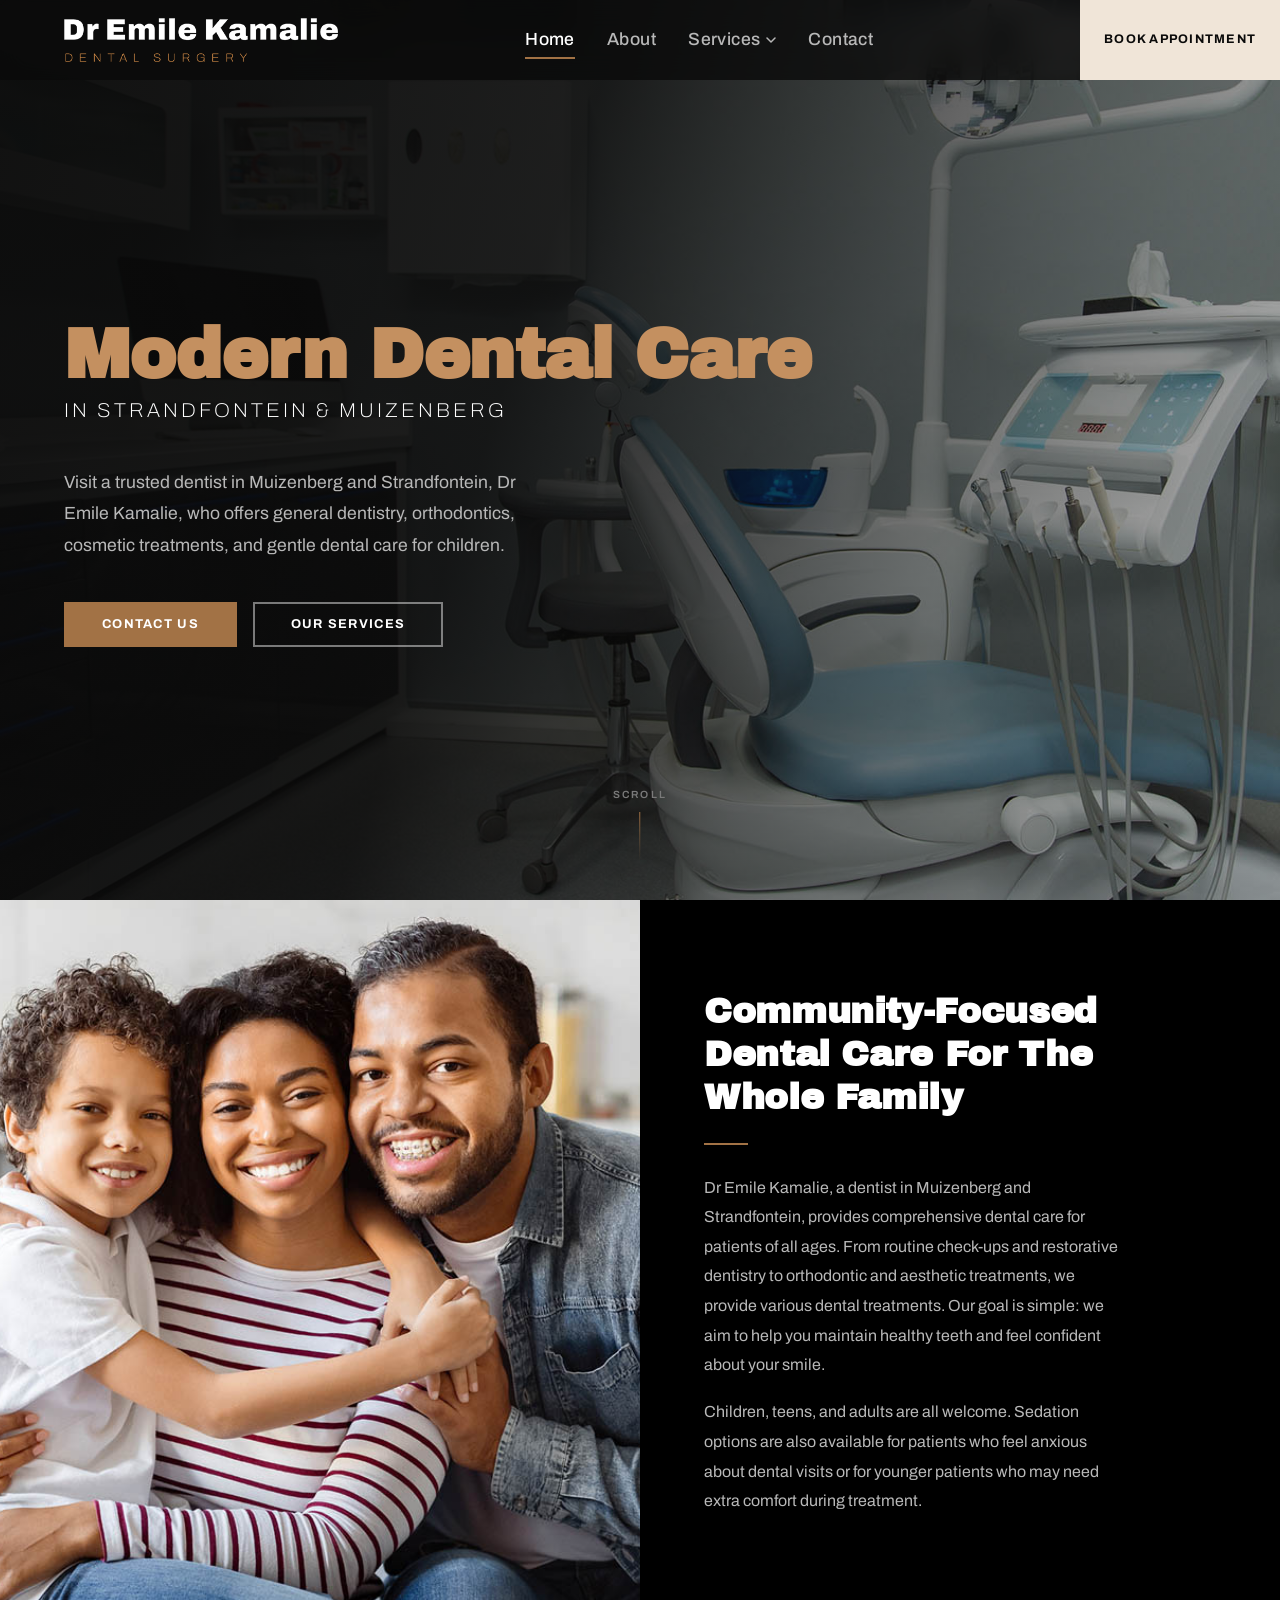
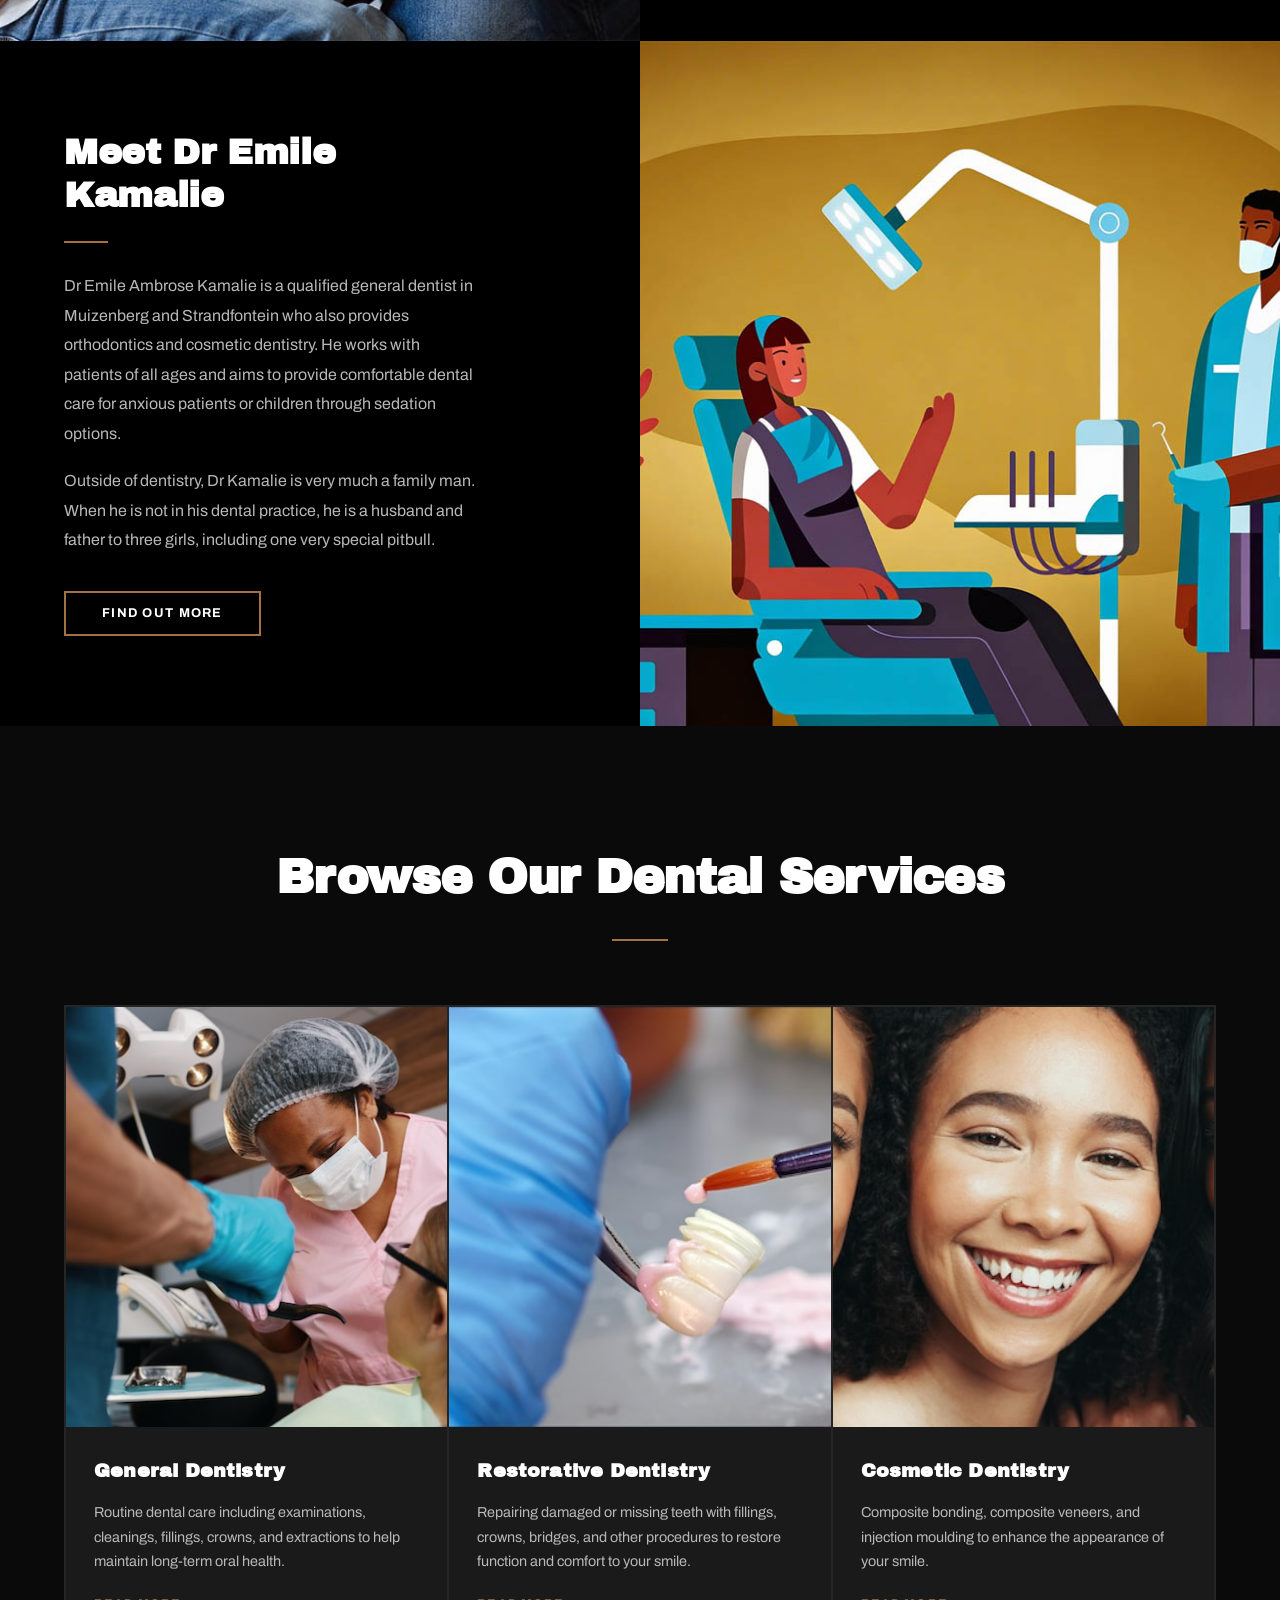
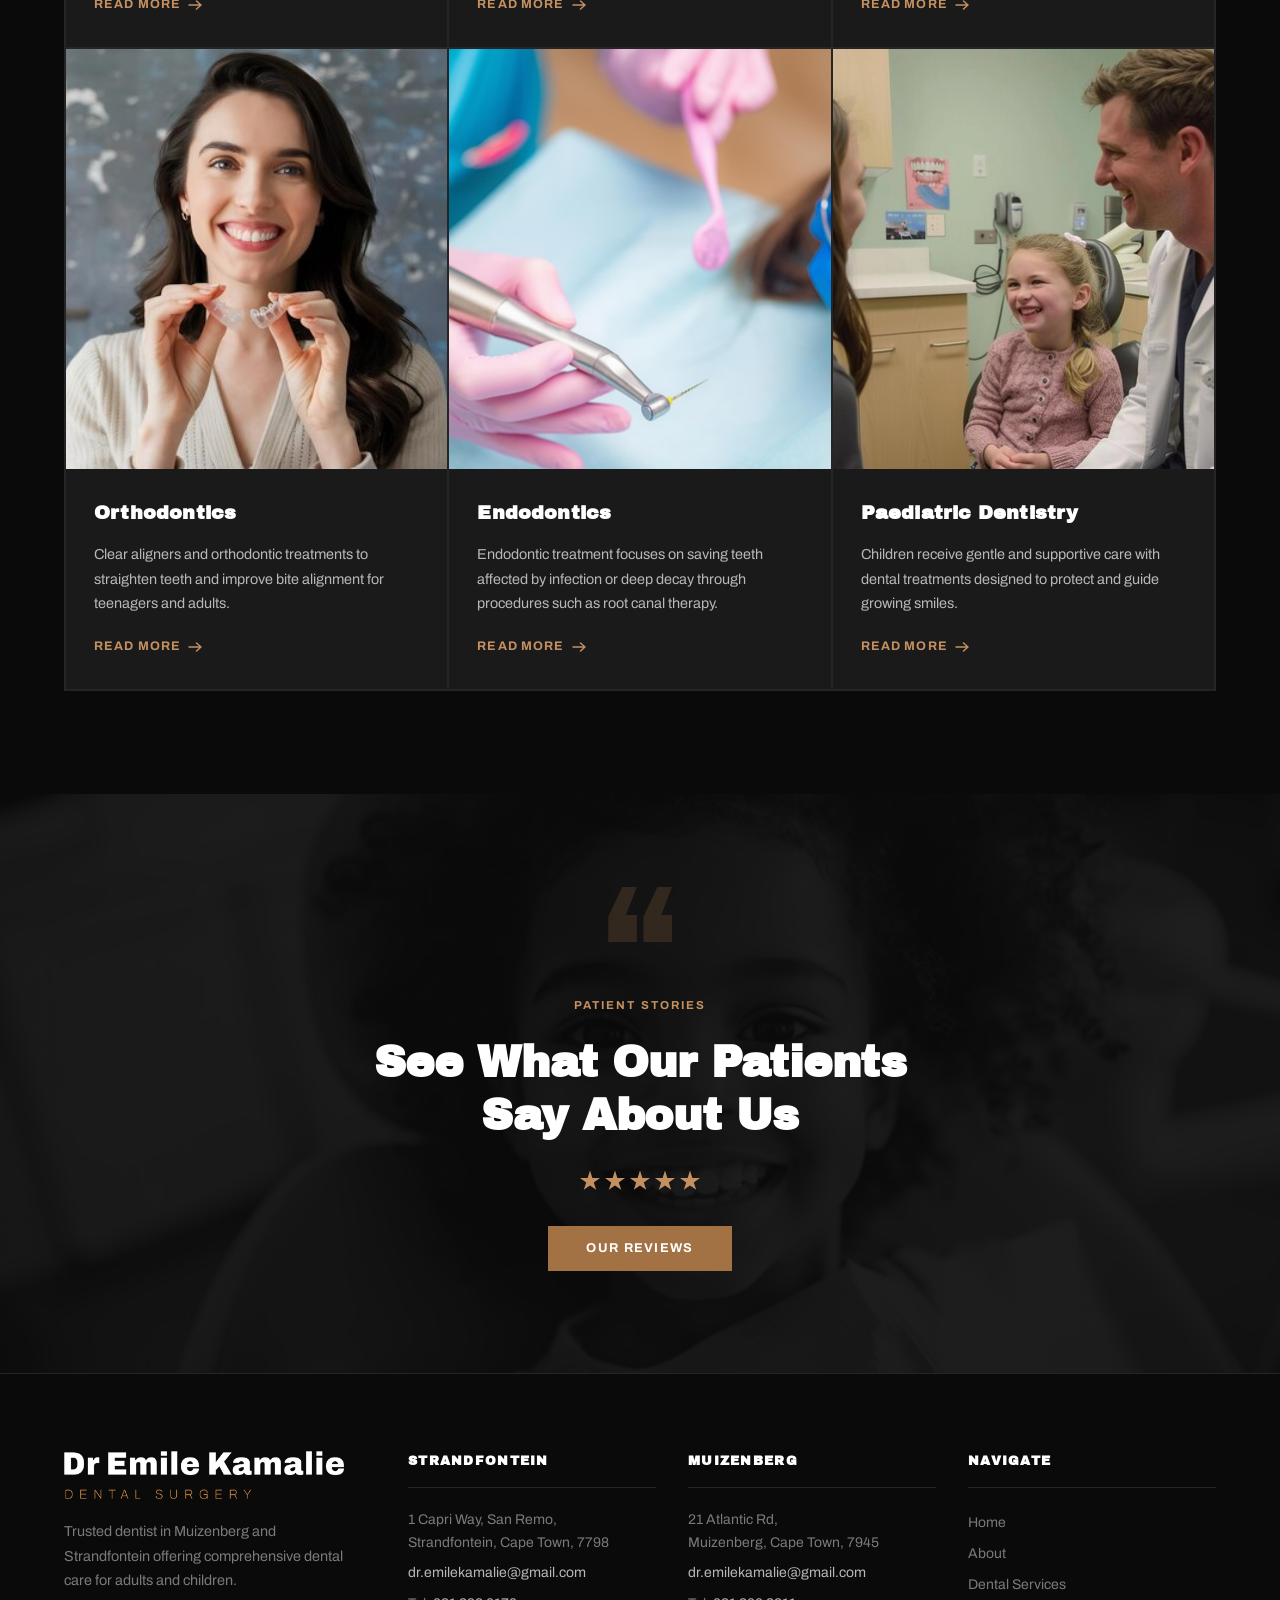
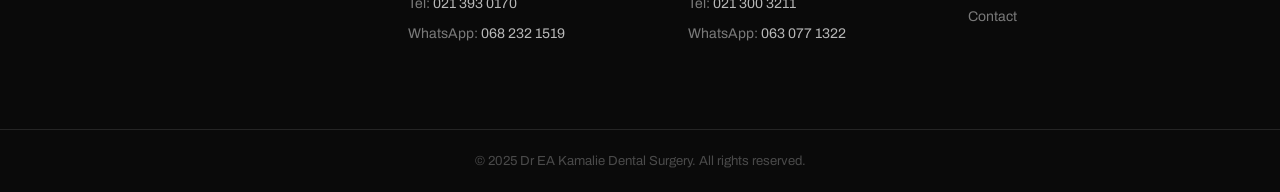
==== commit c4fa2864: "website ready for testing" ====
--- a/index.html
+++ b/index.html
@@ -12,7 +12,7 @@
   <link rel="preconnect" href="https://fonts.gstatic.com" crossorigin>
   <link href="https://fonts.googleapis.com/css2?family=Archivo+Black&family=Archivo:ital,wght@0,300;0,400;0,500;0,600;0,700;1,400&display=swap" rel="stylesheet">
 
-  <link rel="stylesheet" href="css/styles.css">
+  <link rel="stylesheet" href="Assets/styles.css">
 </head>
 <body>
 
@@ -24,8 +24,7 @@
 
       <!-- Logo -->
       <a href="index.html" class="nav__logo" aria-label="Dr EA Kamalie Dental Surgery — Home">
-        <span class="nav__logo-name">Dr EA Kamalie</span>
-        <span class="nav__logo-sub">Dental Surgery</span>
+        <img src="Assets/images/logo.png" alt="Dr EA Kamalie Dental Surgery" class="nav__logo-img">
       </a>
 
       <!-- Hamburger (mobile) -->
@@ -59,8 +58,9 @@
         </li>
 
         <li role="none"><a href="contact.html" class="nav__link" role="menuitem">Contact</a></li>
-        <li role="none"><a href="contact.html" class="nav__cta" role="menuitem">Book Appointment</a></li>
       </ul>
+
+      <a href="contact.html" class="nav__cta"><span>Book Appointment</span></a>
 
     </div>
   </nav>
@@ -71,18 +71,14 @@
   ════════════════════════════════════════════════════════ -->
   <section class="hero" aria-label="Hero">
     <div class="hero__bg" aria-hidden="true">
-      <img src="images/hero.jpg" alt="Modern dental clinic interior" fetchpriority="high">
+      <img src="Assets/images/hero2.jpg" alt="Modern dental clinic interior" fetchpriority="high">
     </div>
     <div class="hero__overlay" aria-hidden="true"></div>
 
     <div class="hero__container">
-      <div class="hero__content">
-        <p class="hero__eyebrow">Trusted Dentist in Muizenberg &amp; Strandfontein</p>
-        <h1 class="hero__heading">
-          Modern Dental Care<br>
-          <span class="hero__heading-accent">in Strandfontein</span><br>
-          and Muizenberg
-        </h1>
+      <div class="hero__content"> 
+          <h1 class="hero__heading">Modern Dental Care</h1>
+          <h3> in Strandfontein &amp; Muizenberg</h3>
         <p class="hero__sub">
           Visit a trusted dentist in Muizenberg and Strandfontein, Dr Emile Kamalie, who offers general dentistry, orthodontics, cosmetic treatments, and gentle dental care for children.
         </p>
@@ -106,11 +102,10 @@
   <section class="community" aria-labelledby="community-heading">
 
     <div class="community__img-col" aria-hidden="true">
-      <img src="images/community.jpg" alt="Dentist with young patient" loading="lazy">
-    </div>
-
-    <div class="community__text-col">
-      <span class="eyebrow eyebrow--light fade-up">Who We Are</span>
+      <img src="Assets\images\Community1.jpg" alt="Dentist with young patient" loading="lazy">
+    </div>
+
+    <div class="community__text-col"> 
       <h2 class="community__heading fade-up delay-1" id="community-heading">
         Community-Focused Dental Care For The Whole Family
       </h2>
@@ -121,20 +116,20 @@
       <p class="fade-up delay-3">
         Children, teens, and adults are all welcome. Sedation options are also available for patients who feel anxious about dental visits or for younger patients who may need extra comfort during treatment.
       </p>
-      <a href="services/general-dentistry.html" class="btn btn--bronze-outline fade-up delay-4">Find Out More</a>
-    </div>
-
-  </section>
-
-
-  <!-- ════════════════════════════════════════════════════════
-       DOCTOR — Meet Dr Emile Kamalie
+    </div>
+
+  </section>
+
+  
+
+  <!-- ════════════════════════════════════════════════════════
+      DOCTOR — Meet Dr Emile Kamalie
   ════════════════════════════════════════════════════════ -->
   <section class="doctor" aria-labelledby="doctor-heading">
-
-    <div class="doctor__text-col">
-      <span class="eyebrow eyebrow--dark fade-up">Meet The Doctor</span>
-      <h2 class="doctor__heading fade-up delay-1" id="doctor-heading">Meet Dr Emile Kamalie</h2>
+    <div class="doctor__text-col"> 
+      <h2 class="doctor__heading fade-up delay-1" id="doctor-heading">
+        Meet Dr Emile Kamalie
+      </h2>
       <div class="divider fade-up delay-2"></div>
       <p class="fade-up delay-2">
         Dr Emile Ambrose Kamalie is a qualified general dentist in Muizenberg and Strandfontein who also provides orthodontics and cosmetic dentistry. He works with patients of all ages and aims to provide comfortable dental care for anxious patients or children through sedation options.
@@ -142,25 +137,20 @@
       <p class="fade-up delay-3">
         Outside of dentistry, Dr Kamalie is very much a family man. When he is not in his dental practice, he is a husband and father to three girls, including one very special pitbull.
       </p>
-      <a href="about.html" class="btn btn--bronze fade-up delay-4">Discover More</a>
-    </div>
-
-    <div class="doctor__img-col">
-      <div class="doctor__frame fade-up delay-2">
-        <img src="images/doctor.jpg" alt="Dr Emile Kamalie, Dentist in Muizenberg and Strandfontein" loading="lazy">
-      </div>
-    </div>
-
-  </section>
-
+      <a href="services/general-dentistry.html" class="btn btn--bronze-outline fade-up delay-4">Find Out More</a>
+    </div>
+    <div class="doctor__img-col" aria-hidden="true">
+      <img src="Assets/images/dr.jpg" alt="Dentist with young patient" loading="lazy">
+    </div>
+
+  </section>
 
   <!-- ════════════════════════════════════════════════════════
        SERVICES — Browse Our Dental Services
   ════════════════════════════════════════════════════════ -->
   <section class="services" id="services" aria-labelledby="services-heading">
 
-    <div class="services__hd">
-      <span class="eyebrow eyebrow--light fade-up">What We Offer</span>
+    <div class="services__hd"> 
       <h2 class="services__title fade-up delay-1" id="services-heading">Browse Our Dental Services</h2>
     </div>
 
@@ -169,7 +159,7 @@
       <!-- General Dentistry -->
       <a href="services/general-dentistry.html" class="svc-card fade-up">
         <div class="svc-card__img">
-          <img src="images/general.jpg" alt="General Dentistry" loading="lazy">
+          <img src="Assets/images/general.jpg" alt="General Dentistry" loading="lazy">
         </div>
         <div class="svc-card__body">
           <h3 class="svc-card__name">General Dentistry</h3>
@@ -188,7 +178,7 @@
       <!-- Restorative Dentistry -->
       <a href="services/restorative-dentistry.html" class="svc-card fade-up delay-1">
         <div class="svc-card__img">
-          <img src="images/restorative.jpg" alt="Restorative Dentistry" loading="lazy">
+          <img src="Assets/images/restorative.jpg" alt="Restorative Dentistry" loading="lazy">
         </div>
         <div class="svc-card__body">
           <h3 class="svc-card__name">Restorative Dentistry</h3>
@@ -207,7 +197,7 @@
       <!-- Cosmetic Dentistry -->
       <a href="services/cosmetic-dentistry.html" class="svc-card fade-up delay-2">
         <div class="svc-card__img">
-          <img src="images/cosmetic.jpg" alt="Cosmetic Dentistry" loading="lazy">
+          <img src="Assets/images/cosmetic.jpg" alt="Cosmetic Dentistry" loading="lazy">
         </div>
         <div class="svc-card__body">
           <h3 class="svc-card__name">Cosmetic Dentistry</h3>
@@ -226,7 +216,7 @@
       <!-- Orthodontics -->
       <a href="services/orthodontics.html" class="svc-card fade-up delay-1">
         <div class="svc-card__img">
-          <img src="images/orthodontics.jpg" alt="Orthodontics" loading="lazy">
+          <img src="Assets/images/orthodontics.jpg" alt="Orthodontics" loading="lazy">
         </div>
         <div class="svc-card__body">
           <h3 class="svc-card__name">Orthodontics</h3>
@@ -245,7 +235,7 @@
       <!-- Endodontics -->
       <a href="services/endodontics.html" class="svc-card fade-up delay-2">
         <div class="svc-card__img">
-          <img src="images/endodontics.jpg" alt="Endodontics" loading="lazy">
+          <img src="Assets/images/endodontics.jpg" alt="Endodontics" loading="lazy">
         </div>
         <div class="svc-card__body">
           <h3 class="svc-card__name">Endodontics</h3>
@@ -264,7 +254,7 @@
       <!-- Paediatric Dentistry -->
       <a href="services/paediatric-dentistry.html" class="svc-card fade-up delay-3">
         <div class="svc-card__img">
-          <img src="images/paediatric.jpg" alt="Paediatric Dentistry" loading="lazy">
+          <img src="Assets/images/paediatric.jpg" alt="Paediatric Dentistry" loading="lazy">
         </div>
         <div class="svc-card__body">
           <h3 class="svc-card__name">Paediatric Dentistry</h3>
@@ -289,7 +279,7 @@
   ════════════════════════════════════════════════════════ -->
   <section class="reviews" aria-labelledby="reviews-heading">
     <div class="reviews__bg" aria-hidden="true">
-      <img src="images/reviews.jpg" alt="" loading="lazy">
+      <img src="Assets/images/reviews.jpg" alt="" loading="lazy">
     </div>
     <div class="reviews__overlay" aria-hidden="true"></div>
 
@@ -327,8 +317,7 @@
       <!-- Brand -->
       <div class="footer__brand">
         <a href="index.html" class="footer__brand-logo" aria-label="Dr EA Kamalie Dental Surgery">
-          <span class="footer__logo-name">Dr EA Kamalie</span>
-          <span class="footer__logo-sub">Dental Surgery</span>
+          <img src="Assets/images/logo.png" alt="Dr EA Kamalie Dental Surgery" class="footer__logo-img">
         </a>
         <p class="footer__tagline">
           Trusted dentist in Muizenberg and Strandfontein offering comprehensive dental care for adults and children.
@@ -367,12 +356,7 @@
             <ul class="footer__nav-links">
               <li><a href="index.html">Home</a></li>
               <li><a href="about.html">About</a></li>
-              <li><a href="services/general-dentistry.html">General Dentistry</a></li>
-              <li><a href="services/restorative-dentistry.html">Restorative Dentistry</a></li>
-              <li><a href="services/cosmetic-dentistry.html">Cosmetic Dentistry</a></li>
-              <li><a href="services/orthodontics.html">Orthodontics</a></li>
-              <li><a href="services/endodontics.html">Endodontics</a></li>
-              <li><a href="services/paediatric-dentistry.html">Paediatric Dentistry</a></li>
+              <li><a href="services/general-dentistry.html">Dental Services</a></li>
               <li><a href="contact.html">Contact</a></li>
             </ul>
           </nav>
@@ -386,6 +370,6 @@
     </div>
   </footer>
 
-  <script src="js/main.js"></script>
+  <script src="Assets/main.js"></script>
 </body>
 </html>
--- a/Assets/styles.css
+++ b/Assets/styles.css
@@ -0,0 +1,991 @@
+/* ============================================================
+   DR EA KAMALIE DENTAL SURGERY — Main Stylesheet
+   Fonts: Archivo Black (headings), Archivo (body)
+   Palette: Black · Grey · Bronze
+   ============================================================ */
+
+/* ============================================================
+   CUSTOM PROPERTIES
+   ============================================================ */
+:root {
+  /* --- Blacks & Greys --- */
+  --c-black:      #0A0A0A;
+  --c-dark:       #111111;
+  --c-charcoal:   #1A1A1A;
+  --c-grey-900:   #252525;
+  --c-grey-700:   #4A4A4A;
+  --c-grey-500:   #7A7A7A;
+  --c-grey-300:   #B8B8B8;
+  --c-grey-100:   #E5E1DC;
+  --c-off-white:  #F4F1EC;
+  --c-white:      #FFFFFF;
+
+  /* --- Bronze Palette --- */
+  --c-bronze:        #A27245;
+  --c-bronze-light:  #C49060;
+  --c-bronze-dark:   #7A5230;
+  --c-bronze-subtle: #F0E5D8;
+
+  /* --- Typography --- */
+  --f-head: 'Archivo Black', sans-serif;
+  --f-body: 'Archivo', sans-serif;
+
+  /* --- Layout --- */
+  --max-w:    1300px;
+  --pad-x:    clamp(1.25rem, 5vw, 4rem);
+  --nav-h:    80px;
+
+  /* --- Transitions --- */
+  --t-fast: 200ms ease;
+  --t-med:  350ms ease;
+  --t-slow: 550ms ease;
+}
+
+/* ============================================================
+   RESET & BASE
+   ============================================================ */
+*, *::before, *::after { box-sizing: border-box; margin: 0; padding: 0; }
+
+html { scroll-behavior: smooth; font-size: 16px; }
+
+body {
+  font-family: var(--f-body);
+  background-color: var(--c-black);
+  color: var(--c-white);
+  line-height: 1.7;
+  overflow-x: hidden;
+  -webkit-font-smoothing: antialiased;
+  -moz-osx-font-smoothing: grayscale;
+}
+
+img { max-width: 100%; height: auto; display: block; }
+
+a { color: inherit; text-decoration: none; }
+
+ul { list-style: none; }
+
+address { font-style: normal; }
+
+/* ============================================================
+   UTILITIES
+   ============================================================ */
+.eyebrow {
+  display: block;
+  font-family: var(--f-body);
+  font-size: 0.72rem;
+  font-weight: 700;
+  letter-spacing: 0.18em;
+  text-transform: uppercase;
+  color: var(--c-bronze-light);
+  margin-bottom: 1rem;
+}
+.eyebrow--dark  { color: var(--c-bronze); }
+.eyebrow--light { color: var(--c-bronze-light); }
+
+.divider {
+  width: 2.75rem;
+  height: 2px;
+  background-color: var(--c-bronze);
+  margin-bottom: 1.75rem;
+}
+
+/* ============================================================
+   BUTTONS
+   ============================================================ */
+.btn {
+  display: inline-flex;
+  align-items: center;
+  gap: 0.5rem;
+  font-family: var(--f-body);
+  font-size: 0.8rem;
+  font-weight: 700;
+  letter-spacing: 0.1em;
+  text-transform: uppercase;
+  padding: 0.9rem 2.25rem;
+  border: 2px solid transparent;
+  cursor: pointer;
+  transition: background-color var(--t-fast), border-color var(--t-fast), color var(--t-fast);
+  white-space: nowrap;
+  line-height: 1;
+}
+
+.btn--bronze {
+  background-color: var(--c-bronze);
+  border-color: var(--c-bronze);
+  color: var(--c-white);
+}
+.btn--bronze:hover {
+  background-color: var(--c-bronze-dark);
+  border-color: var(--c-bronze-dark);
+}
+
+.btn--ghost {
+  background-color: transparent;
+  border-color: rgba(255,255,255,0.45);
+  color: var(--c-white);
+}
+.btn--ghost:hover {
+  background-color: rgba(255,255,255,0.08);
+  border-color: var(--c-white);
+}
+
+.btn--bronze-outline {
+  background-color: transparent;
+  border-color: var(--c-bronze);
+  color: var(--c-white);
+}
+.btn--bronze-outline:hover {
+  background-color: var(--c-bronze);
+  color: var(--c-white);
+}
+
+.btn--bronze-outline-dark {
+  background-color: transparent;
+  border-color: var(--c-bronze);
+  color: var(--c-black);
+}
+.btn--bronze-outline-dark:hover {
+  background-color: var(--c-bronze);
+  color: var(--c-white);
+}
+
+/* ============================================================
+   NAVIGATION
+   ============================================================ */
+.nav {
+  position: fixed;
+  top: 0; left: 0; right: 0;
+  z-index: 1000;
+  height: var(--nav-h);
+  background-color: rgba(10,10,10,0.8);
+  backdrop-filter: blur(14px);
+  -webkit-backdrop-filter: blur(14px);
+  transition: background-color var(--t-med), box-shadow var(--t-med);
+}
+.nav.scrolled {
+  background-color: var(--c-black);
+  box-shadow: 0 2px 24px rgba(0,0,0,0.5);
+}
+
+.nav__inner {
+  padding: 0 0 0 var(--pad-x);
+  height: 100%;
+  display: flex;
+  align-items: stretch;
+  justify-content: space-between;
+}
+
+/* Logo */
+.nav__logo {
+  display: flex;
+  align-items: center;
+  align-self: center;
+}
+.nav__logo-img {
+  height: 44px;
+  width: auto;
+  display: block;
+}
+
+/* Desktop links */
+.nav__links {
+  display: flex;
+  align-items: center;
+  justify-content: center;
+  flex: 1;
+  gap: 0;
+}
+
+.nav__link {
+  font-family: var(--f-body);
+  font-size: 1.1rem;
+  font-weight: 500;
+  color: var(--c-grey-300);
+  padding: 0.5rem 1rem;
+  transition: color var(--t-fast);
+  letter-spacing: 0.025em;
+  position: relative;
+}
+.nav__link:hover,
+.nav__link--active { color: var(--c-white); }
+
+.nav__link--active::after {
+  content: '';
+  position: absolute;
+  bottom: -2px; left: 1rem; right: 1rem;
+  height: 2px;
+  background-color: var(--c-bronze);
+}
+
+/* Services dropdown trigger */
+.nav__link--has-dd {
+  display: flex;
+  align-items: center;
+  gap: 0.35rem;
+  cursor: pointer;
+}
+.nav__arrow {
+  transition: transform var(--t-fast);
+  flex-shrink: 0;
+}
+
+/* Dropdown container */
+.nav__dd-wrap {
+  position: relative;
+}
+.nav__dd-wrap:hover .nav__arrow,
+.nav__dd-wrap.open   .nav__arrow { transform: rotate(180deg); }
+
+.nav__dropdown {
+  position: absolute;
+  top: calc(100% + 0.75rem);
+  left: 0;
+  min-width: 230px;
+  background-color: var(--c-charcoal);
+  border: 1px solid var(--c-grey-900);
+  border-top: 2px solid var(--c-bronze);
+  box-shadow: 0 16px 48px rgba(0,0,0,0.5);
+  opacity: 0;
+  visibility: hidden;
+  transform: translateY(-6px);
+  transition: opacity var(--t-med), transform var(--t-med), visibility var(--t-med);
+}
+.nav__dd-wrap:hover .nav__dropdown,
+.nav__dd-wrap.open  .nav__dropdown {
+  opacity: 1;
+  visibility: visible;
+  transform: translateY(0);
+}
+
+.nav__dd-link {
+  display: block;
+  padding: 0.8rem 1.375rem;
+  font-family: var(--f-body);
+  font-size: 0.875rem;
+  font-weight: 400;
+  color: var(--c-grey-300);
+  border-bottom: 1px solid rgba(255,255,255,0.045);
+  transition: color var(--t-fast), background-color var(--t-fast), padding-left var(--t-fast);
+}
+.nav__dd-link:last-child { border-bottom: none; }
+.nav__dd-link:hover {
+  color: var(--c-white);
+  background-color: rgba(162,114,69,0.1);
+  padding-left: 1.75rem;
+}
+
+/* CTA button in nav */
+.nav__cta {
+  display: flex;
+  align-items: center;
+  position: relative;
+  overflow: hidden;
+  margin-left: 1.25rem;
+  font-family: var(--f-body);
+  font-size: 0.78rem;
+  font-weight: 700;
+  letter-spacing: 0.1em;
+  text-transform: uppercase;
+  color: var(--c-black);
+  background-color: var(--c-bronze-subtle);
+  padding: 0 1.5rem;
+  white-space: nowrap;
+  transition: color 0.35s ease;
+}
+
+/* Bronze fill slides up from the bottom on hover */
+.nav__cta::before {
+  content: '';
+  position: absolute;
+  inset: 0;
+  background-color: var(--c-bronze);
+  transform: translateY(100%);
+  transition: transform 0.35s cubic-bezier(0.4, 0, 0.2, 1);
+  z-index: 0;
+}
+.nav__cta:hover::before { transform: translateY(0); }
+.nav__cta:hover { color: var(--c-white); }
+
+/* Keep text above the sliding fill */
+.nav__cta span { position: relative; z-index: 1; }
+
+/* Hamburger */
+.nav__hamburger {
+  display: none;
+  flex-direction: column;
+  gap: 5px;
+  background: none;
+  border: none;
+  cursor: pointer;
+  padding: 0.4rem;
+}
+.nav__hamburger span {
+  display: block;
+  width: 24px; height: 2px;
+  background-color: var(--c-white);
+  transition: transform var(--t-fast), opacity var(--t-fast);
+  transform-origin: center;
+}
+.nav__hamburger.active span:nth-child(1) { transform: rotate(45deg) translate(5px, 5px); }
+.nav__hamburger.active span:nth-child(2) { opacity: 0; }
+.nav__hamburger.active span:nth-child(3) { transform: rotate(-45deg) translate(5px, -5px); }
+
+/* ============================================================
+   HERO
+   ============================================================ */
+.hero {
+  position: relative;
+  min-height: 100vh;
+  display: flex;
+  align-items: center;
+  overflow: hidden;
+}
+
+.hero__bg {
+  position: absolute;
+  inset: 0;
+  z-index: 0;
+}
+.hero__bg img {
+  width: 100%; height: 100%;
+  object-fit: cover;
+  object-position: center 40%;
+}
+
+/* Dramatic left-heavy gradient overlay */
+.hero__overlay {
+  position: absolute;
+  inset: 0;
+  z-index: 1;
+  background: linear-gradient(
+    108deg,
+    rgba(10,10,10,0.97) 0%,
+    rgba(10,10,10,0.91) 40%,
+    rgba(10,10,10,0.55) 70%,
+    rgba(10,10,10,0.25) 100%
+  );
+}
+
+.hero__container {
+  position: relative;
+  z-index: 2;
+  width: 100%;
+  max-width: var(--max-w);
+  margin: 0 auto;
+  padding: calc(var(--nav-h) + 5rem) var(--pad-x) 6rem;
+}
+
+.hero__content h3{
+font-size:20px;
+letter-spacing: 3px !important;
+text-transform: uppercase;
+font-family: var(--f-body) !important;
+margin-bottom:40px;
+font-weight: 100;
+} 
+
+
+.hero__eyebrow {
+  display: flex;
+  align-items: center;
+  gap: 0.85rem;
+  font-family: var(--f-body);
+  font-size: 0.72rem;
+  font-weight: 700;
+  letter-spacing: 0.18em;
+  text-transform: uppercase;
+  color: var(--c-bronze-light);
+  margin-bottom: 1.5rem;
+}
+.hero__eyebrow::before {
+  content: '';
+  display: block;
+  width: 2.5rem; height: 1.5px;
+  background-color: var(--c-bronze);
+  flex-shrink: 0;
+}
+
+.hero__heading {
+  font-family: var(--f-head);
+  font-size: clamp(2.6rem, 5.5vw, 4.5rem);
+  line-height: 1.08;
+  color: var(--c-bronze-light); 
+  letter-spacing: -0.015em;
+} 
+
+.hero__sub {
+  font-size: clamp(1rem, 1.4vw, 1.1rem);
+  color: var(--c-grey-300);
+  line-height: 1.8;
+  margin-bottom: 2.5rem;
+  max-width: 500px;
+}
+
+.hero__actions {
+  display: flex;
+  gap: 1rem;
+  flex-wrap: wrap;
+}
+
+/* Animated scroll indicator */
+.hero__scroll {
+  position: absolute;
+  bottom: 2.5rem;
+  left: 50%;
+  transform: translateX(-50%);
+  z-index: 2;
+  display: flex;
+  flex-direction: column;
+  align-items: center;
+  gap: 0.5rem;
+}
+.hero__scroll-text {
+  font-family: var(--f-body);
+  font-size: 0.65rem;
+  font-weight: 600;
+  letter-spacing: 0.2em;
+  text-transform: uppercase;
+  color: var(--c-grey-500);
+}
+.hero__scroll-line {
+  display: block;
+  width: 1.5px;
+  height: 3rem;
+  background: linear-gradient(to bottom, var(--c-bronze), transparent);
+  animation: scrollAnim 2s ease infinite;
+}
+@keyframes scrollAnim {
+  0%   { transform: scaleY(0); transform-origin: top; opacity: 1; }
+  50%  { transform: scaleY(1); transform-origin: top; opacity: 1; }
+  100% { transform: scaleY(1); transform-origin: bottom; opacity: 0; }
+}
+
+/* ============================================================
+   COMMUNITY SECTION
+   ============================================================ */
+.community {
+  display: grid;
+  grid-template-columns: 50% 43% 1fr;
+  min-height: 620px;
+  background-color: black;
+}
+
+.community__img-col {
+  overflow: hidden;
+  position: relative;
+}
+.community__img-col img {
+  width: 100%; height: 100%;
+  object-fit: cover;
+  object-position: center;
+  transition: transform 0.9s ease;
+}
+.community:hover .community__img-col img { transform: scale(1.04); }
+
+.community__text-col {
+  background-color: black;
+  padding: clamp(3.5rem, 7vw, 6.5rem) clamp(2.5rem, 5vw, 5.5rem);
+  display: flex;
+  flex-direction: column;
+  justify-content: center;
+  align-items: flex-start;
+}
+
+.community__heading {
+  font-family: var(--f-head);
+  font-size: clamp(1.8rem, 2.8vw, 2.5rem);
+  line-height: 1.2;
+  color: var(--c-white);
+  margin-bottom: 1.5rem;
+  letter-spacing: -0.01em;
+}
+
+.community__text-col p {
+  font-size: 1rem;
+  color: var(--c-grey-300);
+  line-height: 1.85;
+  margin-bottom: 1.1rem;
+}
+.community__text-col p:last-of-type { margin-bottom: 2.25rem; }
+
+/* ============================================================
+   DOCTOR SECTION
+   ============================================================ */
+.doctor {
+  display: grid;
+  grid-template-columns: 50% 50% 1fr;
+  min-height: 620px;
+  background-color: black;
+}
+
+.doctor__img-col {
+  overflow: hidden;
+  position: relative;
+}
+
+.doctor__img-col img {
+  width: 100%; height: 100%;
+  object-fit: cover;
+  object-position: center;
+  transition: transform 0.9s ease;
+}
+
+.doctor:hover .doctor__img-col img { transform: scale(1.04); }
+
+.doctor__text-col {
+  background-color: black;
+  padding: clamp(3.5rem, 7vw, 6.5rem) clamp(2.5rem, 5vw, 5.5rem);
+  display: flex;
+  flex-direction: column;
+  justify-content: center;
+  align-items: flex-start;
+  width: 85%;
+}
+
+.doctor__heading {
+  font-family: var(--f-head);
+  font-size: clamp(1.8rem, 2.8vw, 2.5rem);
+  line-height: 1.2;
+  color: var(--c-white);
+  margin-bottom: 1.5rem;
+  letter-spacing: -0.01em;
+}
+
+.doctor__text-col .divider { background-color: var(--c-bronze); }
+
+.doctor__text-col p {
+  font-size: 1rem;
+  color: var(--c-grey-300);
+  line-height: 1.85;
+  margin-bottom: 1.1rem;
+}
+.doctor__text-col p:last-of-type {  margin-bottom: 2.25rem; }
+
+
+/* ============================================================
+   SERVICES SECTION
+   ============================================================ */
+.services {
+  background-color: var(--c-black);
+  padding: clamp(5rem, 8vw, 9rem) var(--pad-x);
+}
+
+.services__hd {
+  text-align: center;
+  margin-bottom: clamp(3rem, 5vw, 4.5rem);
+}
+
+.services__hd::after {
+  content: '';
+  display: block;
+  width: 3.5rem;
+  height: 2px;
+  background-color: var(--c-bronze);
+  margin: 1.25rem auto 0;
+}
+
+.services__title {
+  font-family: var(--f-head);
+  font-size: clamp(2.1rem, 3.8vw, 3.1rem);
+  color: var(--c-white);
+  letter-spacing: -0.015em;
+  margin-top: 0.5rem;
+}
+
+.services__grid {
+  max-width: var(--max-w);
+  margin: 0 auto;
+  display: grid;
+  grid-template-columns: repeat(3, 1fr);
+  gap: 2px;
+  background-color: var(--c-grey-900);
+  border: 2px solid var(--c-grey-900);
+}
+
+/* Service card */
+.svc-card {
+  display: flex;
+  flex-direction: column;
+  background-color: var(--c-charcoal);
+  text-decoration: none;
+  overflow: hidden;
+  position: relative;
+  transition: background-color var(--t-med), box-shadow var(--t-med);
+}
+.svc-card:hover {
+  box-shadow: 0 8px 40px rgba(162,114,69,0.18);
+}
+
+/* Very light bronze tint on hover */
+.svc-card::after {
+  content: '';
+  position: absolute;
+  inset: 0;
+  background-color: rgba(162,114,69,0);
+  transition: background-color var(--t-med);
+  z-index: 1;
+  pointer-events: none;
+}
+.svc-card:hover::after { background-color: rgba(162,114,69,0.07); }
+
+/* Bronze top reveal bar */
+.svc-card::before {
+  content: '';
+  position: absolute;
+  top: 0; left: 0; right: 0;
+  height: 3px;
+  background-color: var(--c-bronze);
+  transform: scaleX(0);
+  transform-origin: left;
+  transition: transform var(--t-med);
+  z-index: 2;
+}
+.svc-card:hover::before { transform: scaleX(1); }
+.svc-card:hover { background-color: var(--c-grey-900); }
+
+.svc-card__img {
+  height: 420px;
+  overflow: hidden;
+  flex-shrink: 0;
+  position: relative;
+}
+.svc-card__img img {
+  width: 100%; height: 100%;
+  object-fit: cover;
+  transition: transform var(--t-slow);
+}
+.svc-card:hover .svc-card__img img { transform: scale(1.07); }
+
+.svc-card__body {
+  padding: 1.75rem 1.75rem 2rem;
+  display: flex;
+  flex-direction: column;
+  flex: 1;
+}
+
+.svc-card__name {
+  font-family: var(--f-head);
+  font-size: 1.2rem;
+  color: var(--c-white);
+  margin-bottom: 0.75rem;
+  letter-spacing: 0.01em;
+}
+
+.svc-card__desc {
+  font-size: 0.9rem;
+  color: var(--c-grey-300);
+  line-height: 1.72;
+  flex: 1;
+  margin-bottom: 1.25rem;
+}
+
+.svc-card__more {
+  display: inline-flex;
+  align-items: center;
+  gap: 0.45rem;
+  font-size: 0.78rem;
+  font-weight: 700;
+  letter-spacing: 0.09em;
+  text-transform: uppercase;
+  color: var(--c-bronze-light);
+  transition: gap var(--t-fast), color var(--t-fast);
+}
+.svc-card:hover .svc-card__more {
+  gap: 0.7rem;
+  color: var(--c-bronze);
+}
+
+/* ============================================================
+   REVIEWS SECTION
+   ============================================================ */
+.reviews {
+  position: relative;
+  min-height: 520px;
+  display: flex;
+  align-items: center;
+  justify-content: center;
+  text-align: center;
+  overflow: hidden;
+}
+
+.reviews__bg {
+  position: absolute;
+  inset: 0;
+  z-index: 0;
+}
+.reviews__bg img {
+  width: 100%; height: 100%;
+  object-fit: cover;
+  filter: grayscale(100%);
+}
+
+.reviews__overlay {
+  position: absolute; inset: 0;
+  z-index: 1;
+  background-color: rgba(10,10,10,0.91);
+}
+
+.reviews__inner {
+  position: relative;
+  z-index: 2;
+  padding: clamp(5rem, 8vw, 7rem) var(--pad-x);
+  max-width: 800px;
+  width: 100%;
+}
+
+.reviews__quote {
+  font-family: var(--f-head);
+  font-size: clamp(6rem, 12vw, 10rem);
+  line-height: 0.6;
+  color: var(--c-bronze);
+  opacity: 0.22;
+  display: block;
+  user-select: none;
+  margin-bottom: 0.5rem;
+}
+
+.reviews__title {
+  font-family: var(--f-head);
+  font-size: clamp(1.9rem, 3.5vw, 2.75rem);
+  color: var(--c-white);
+  line-height: 1.2;
+  letter-spacing: -0.01em;
+  margin: 1.25rem 0 1.75rem;
+}
+
+.reviews__stars {
+  display: flex;
+  justify-content: center;
+  gap: 0.3rem;
+  margin-bottom: 2.25rem;
+}
+.reviews__stars svg {
+  width: 1.25rem; height: 1.25rem;
+  color: var(--c-bronze-light);
+}
+
+/* ============================================================
+   FOOTER
+   ============================================================ */
+.footer {
+  background-color: var(--c-black);
+  border-top: 1px solid var(--c-grey-900);
+}
+
+.footer__main {
+  max-width: var(--max-w);
+  margin: 0 auto;
+  padding: clamp(3.5rem, 6vw, 5.5rem) var(--pad-x);
+  display: grid;
+  grid-template-columns: 280px 1fr;
+  gap: 4rem;
+  align-items: start;
+}
+
+.footer__brand-logo {
+  display: flex;
+  flex-direction: column;
+  line-height: 1.15;
+  margin-bottom: 1.25rem;
+}
+.footer__logo-img {
+  height: 48px;
+  width: auto;
+  display: block;
+}
+.footer__tagline {
+  font-size: 0.9rem;
+  color: var(--c-grey-500);
+  line-height: 1.7;
+}
+
+.footer__cols {
+  display: grid;
+  grid-template-columns: repeat(3, 1fr);
+  gap: 2rem;
+}
+
+.footer__col-title {
+  font-family: var(--f-head);
+  font-size: 0.8rem;
+  color: var(--c-white);
+  letter-spacing: 0.1em;
+  text-transform: uppercase;
+  padding-bottom: 0.875rem;
+  border-bottom: 1px solid var(--c-grey-900);
+  margin-bottom: 1.25rem;
+}
+
+.footer__col address p,
+.footer__col p {
+  font-size: 0.875rem;
+  color: var(--c-grey-500);
+  line-height: 1.65;
+  margin-bottom: 0.45rem;
+}
+.footer__col a {
+  color: var(--c-grey-300);
+  transition: color var(--t-fast);
+}
+.footer__col a:hover { color: var(--c-bronze-light); }
+
+.footer__nav-links {
+  display: flex;
+  flex-direction: column;
+  gap: 0.25rem;
+}
+.footer__nav-links a {
+  font-size: 0.875rem;
+  color: var(--c-grey-500);
+  transition: color var(--t-fast);
+}
+.footer__nav-links a:hover { color: var(--c-bronze-light); }
+
+.footer__bottom {
+  border-top: 1px solid var(--c-grey-900);
+  max-width: var(--max-w);
+  margin: 0 auto;
+  padding: 1.25rem var(--pad-x);
+  display: flex;
+  align-items: center;
+  justify-content: center;
+}
+.footer__bottom p {
+  font-size: 0.82rem;
+  color: var(--c-grey-700);
+  text-align: center;
+}
+
+/* ============================================================
+   SCROLL-REVEAL ANIMATION
+   ============================================================ */
+.fade-up {
+  opacity: 0;
+  transform: translateY(28px);
+  transition: opacity 0.65s ease, transform 0.65s ease;
+}
+.fade-up.visible {
+  opacity: 1;
+  transform: translateY(0);
+}
+.fade-up.delay-1 { transition-delay: 0.1s; }
+.fade-up.delay-2 { transition-delay: 0.2s; }
+.fade-up.delay-3 { transition-delay: 0.3s; }
+.fade-up.delay-4 { transition-delay: 0.4s; }
+
+/* ============================================================
+   RESPONSIVE — TABLET (≤1024px)
+   ============================================================ */
+@media (max-width: 1024px) {
+  .services__grid {
+    grid-template-columns: repeat(2, 1fr);
+  }
+  .footer__main {
+    grid-template-columns: 1fr;
+    gap: 2.5rem;
+  }
+  .footer__tagline { max-width: 480px; }
+}
+
+/* ============================================================
+   RESPONSIVE — MOBILE (≤768px)
+   ============================================================ */
+@media (max-width: 768px) {
+
+  /* Nav — mobile */
+  .nav__hamburger { display: flex; }
+
+  .nav__links {
+    position: fixed;
+    top: var(--nav-h);
+    left: 0; right: 0; bottom: 0;
+    background-color: var(--c-black);
+    flex-direction: column;
+    align-items: flex-start;
+    gap: 0;
+    padding: 1.5rem var(--pad-x) 3rem;
+    overflow-y: auto;
+    transform: translateX(100%);
+    transition: transform var(--t-med);
+  }
+  .nav__links.open { transform: translateX(0); }
+
+  .nav__link {
+    padding: 1rem 0;
+    font-size: 1.1rem;
+    border-bottom: 1px solid var(--c-grey-900);
+    width: 100%;
+  }
+  .nav__link--active::after { display: none; }
+
+  .nav__dd-wrap { width: 100%; }
+  .nav__dropdown {
+    position: static;
+    opacity: 1;
+    visibility: visible;
+    transform: none;
+    box-shadow: none;
+    background-color: var(--c-grey-900);
+    border: none;
+    display: none;
+    max-height: 0;
+    overflow: hidden;
+    transition: max-height var(--t-med);
+  }
+  .nav__dd-wrap.open .nav__dropdown {
+    display: block;
+    max-height: 500px;
+  }
+  .nav__cta {
+    margin: 1.5rem 0 0;
+    align-self: flex-start;
+    font-size: 0.9rem;
+    padding: 0.875rem 2rem;
+  }
+
+  /* Community — stack */
+  .community {
+    grid-template-columns: 1fr;
+    min-height: unset;
+  }
+  .community__img-col { height: 280px; }
+
+  /* Doctor — stack (image above text on mobile) */
+  .doctor {
+    grid-template-columns: 1fr;
+    grid-template-rows: auto auto;
+    min-height: unset;
+  }
+  .doctor__text-col { order: 2; }
+  .doctor__img-col {
+    order: 1;
+    padding: 2.5rem var(--pad-x) 0;
+    justify-content: flex-start;
+  }
+  .doctor__frame {
+    max-width: 100%;
+  }
+  .doctor__frame::before { display: none; }
+
+  /* Services — single column */
+  .services__grid {
+    grid-template-columns: 1fr;
+  }
+
+  /* Footer columns */
+  .footer__cols {
+    grid-template-columns: 1fr;
+    gap: 2.5rem;
+  }
+}
+
+/* ============================================================
+   RESPONSIVE — SMALL MOBILE (≤480px)
+   ============================================================ */
+@media (max-width: 480px) {
+  .hero__actions {
+    flex-direction: column;
+    align-items: flex-start;
+  }
+  .btn { justify-content: center; }
+}
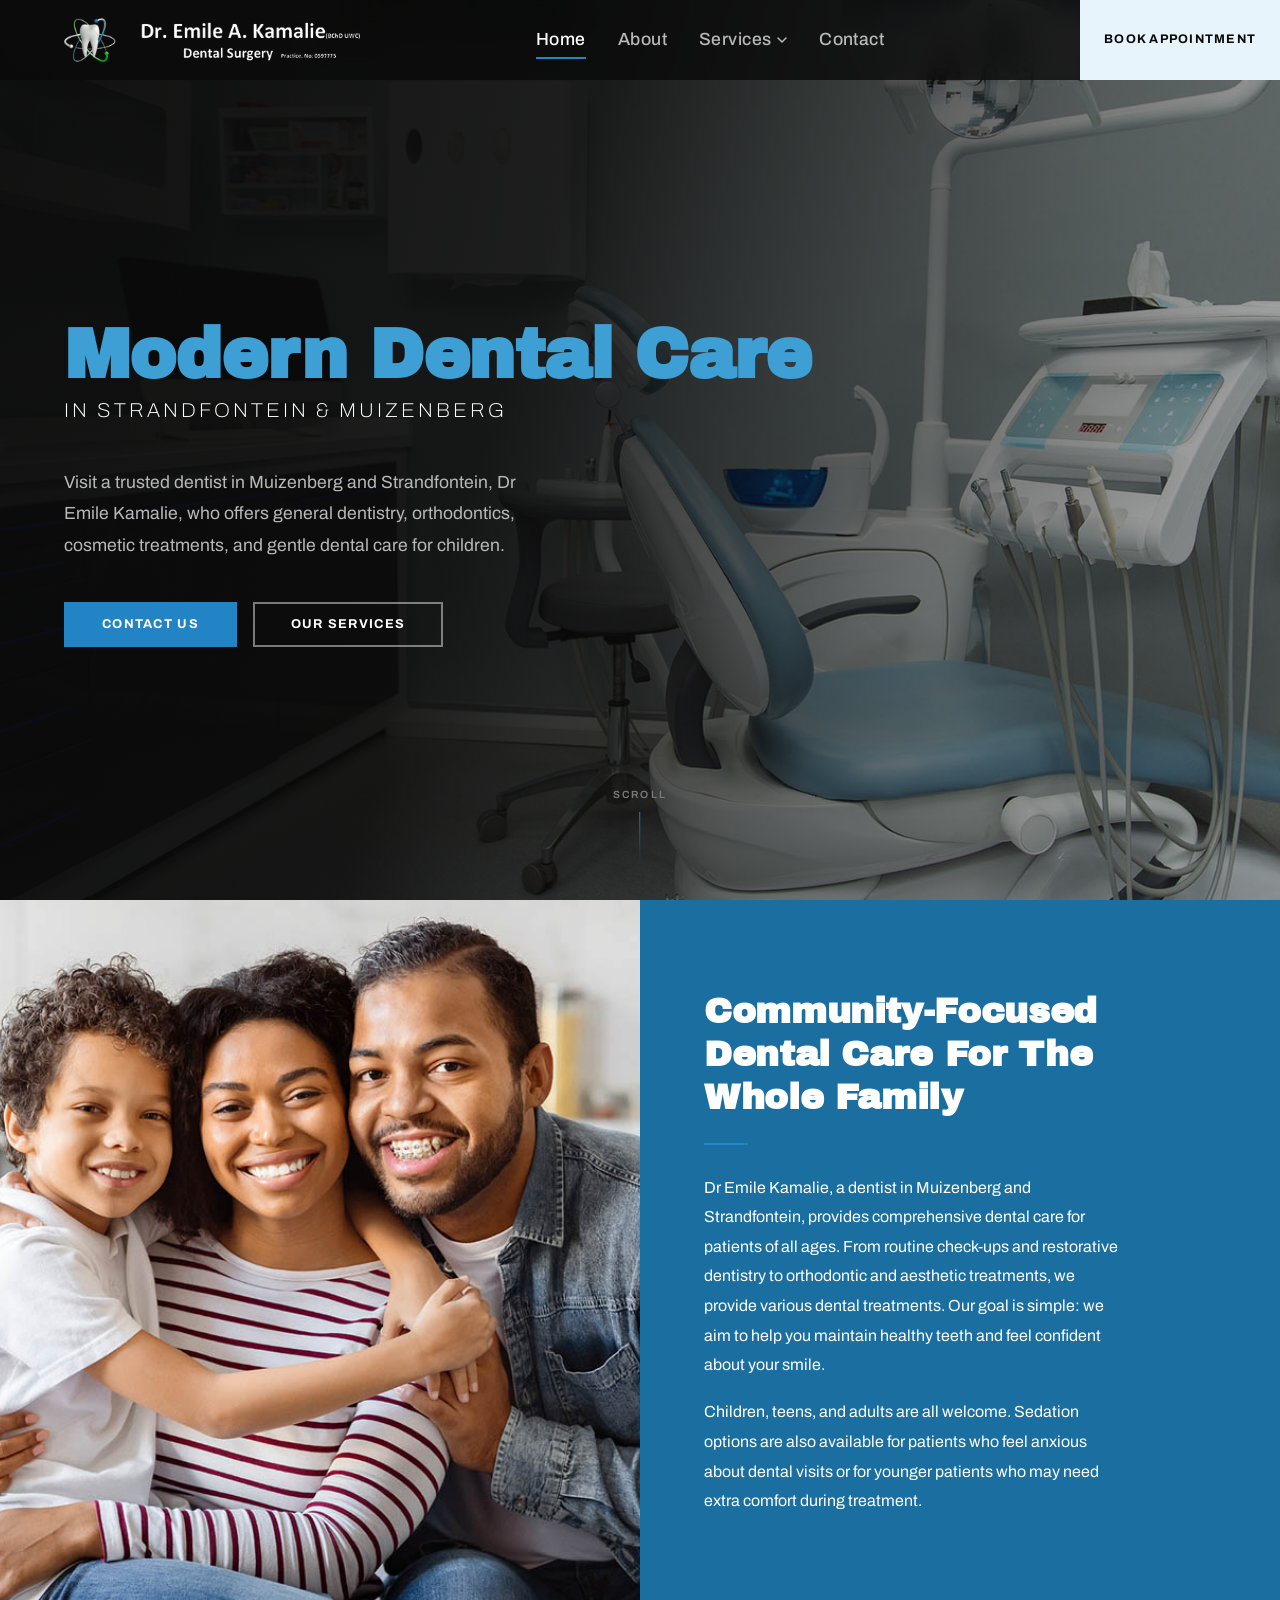
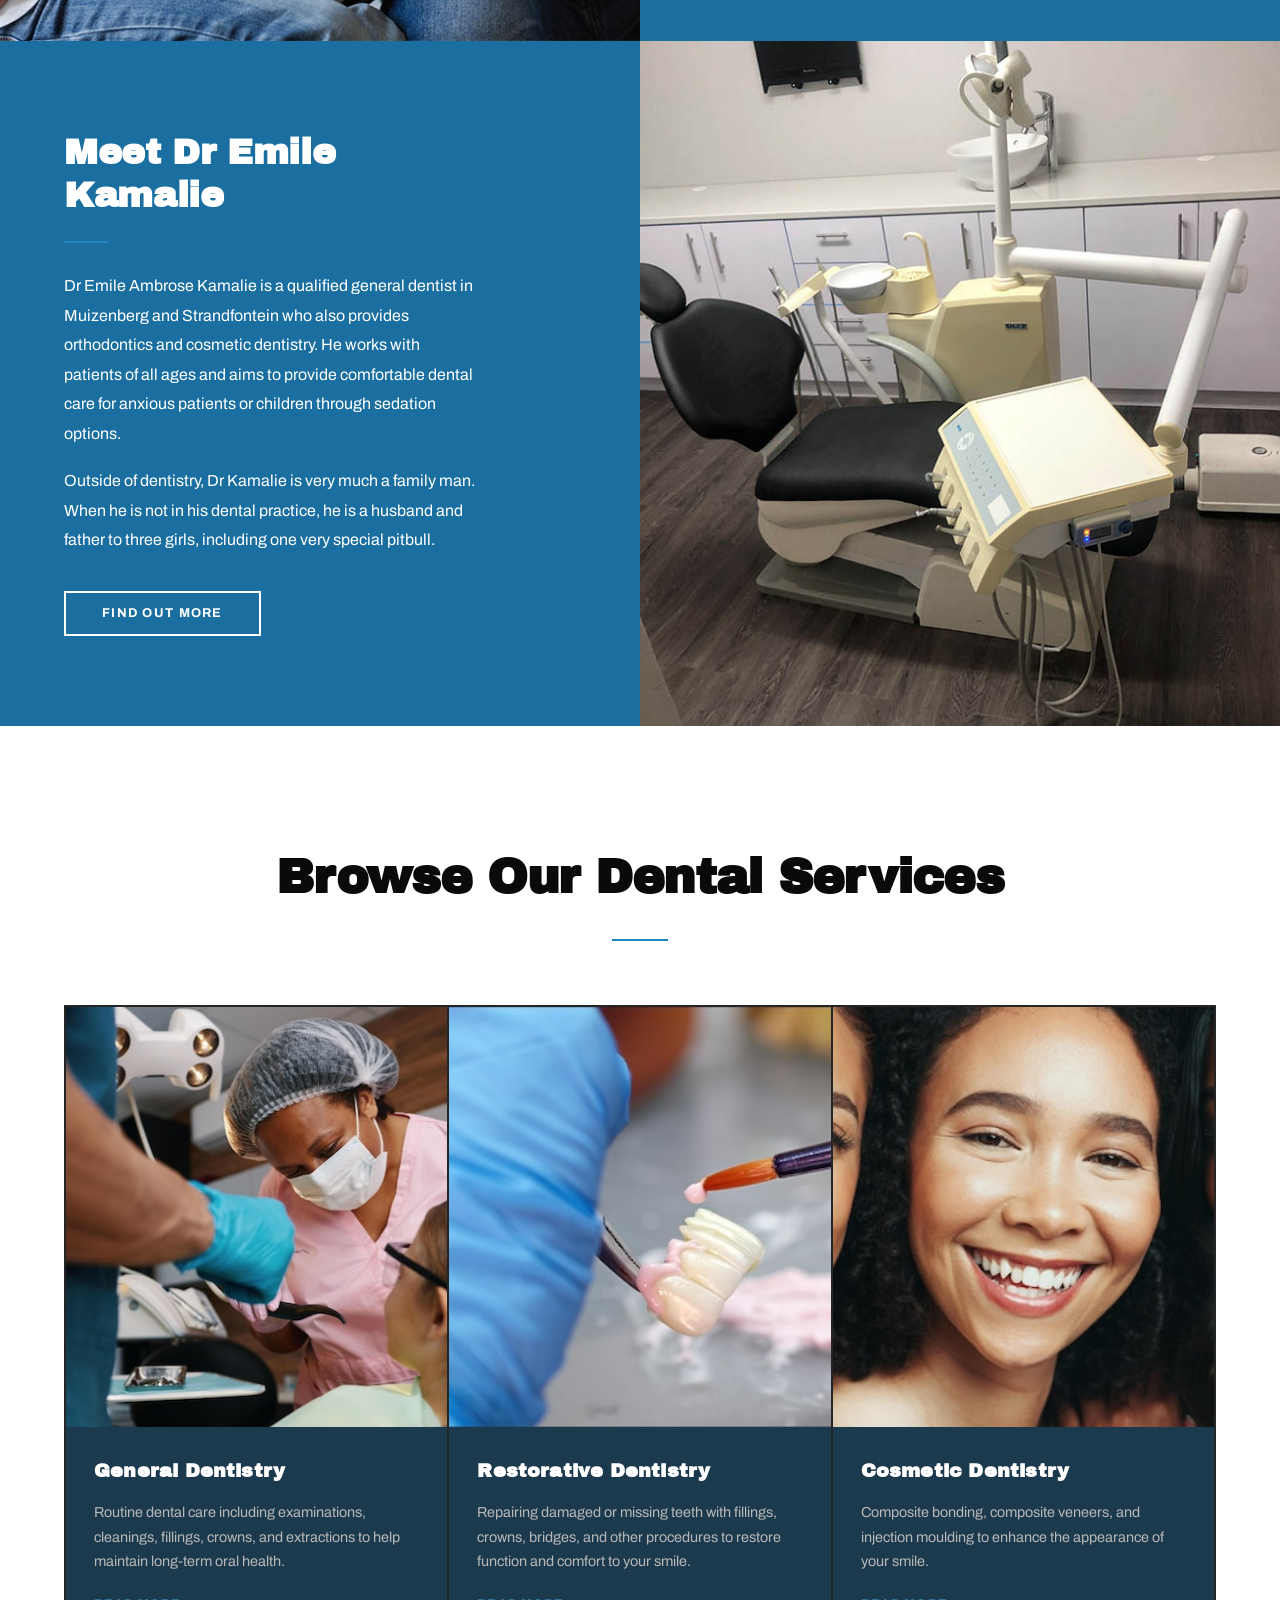
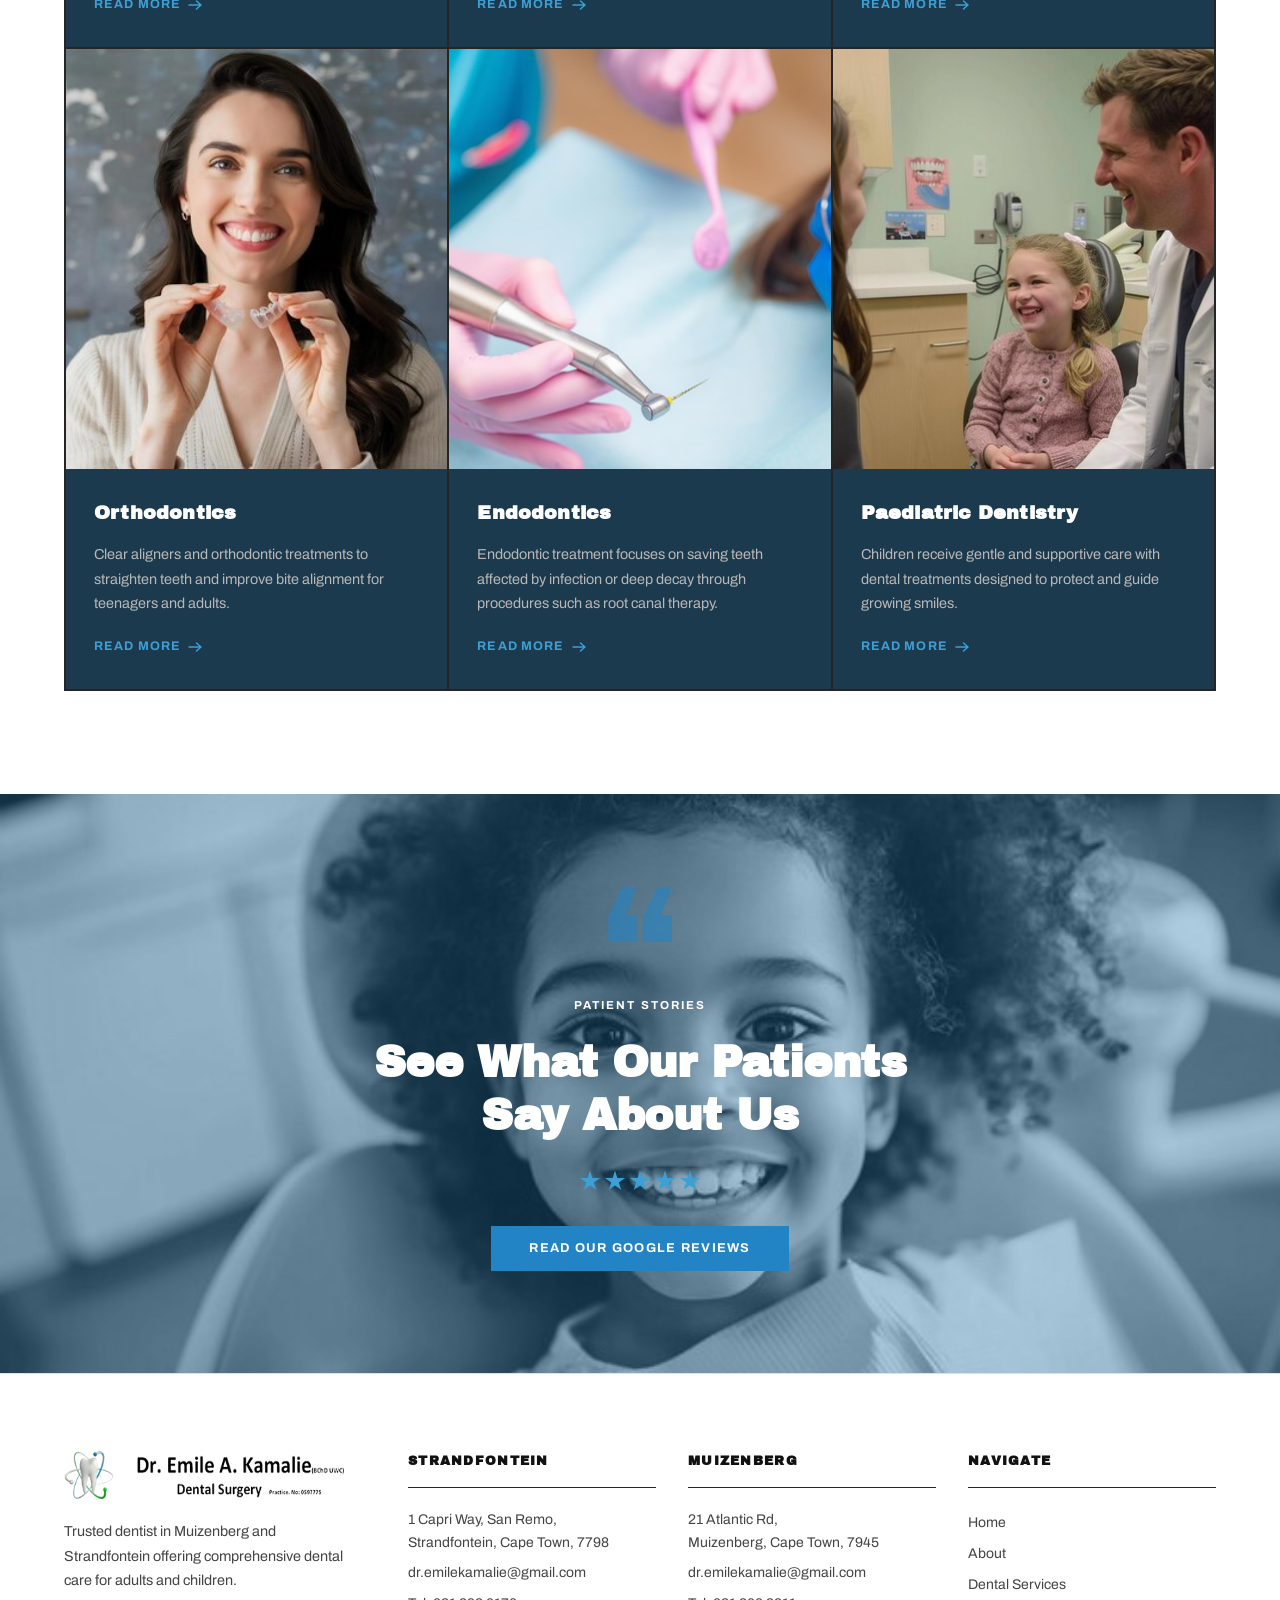
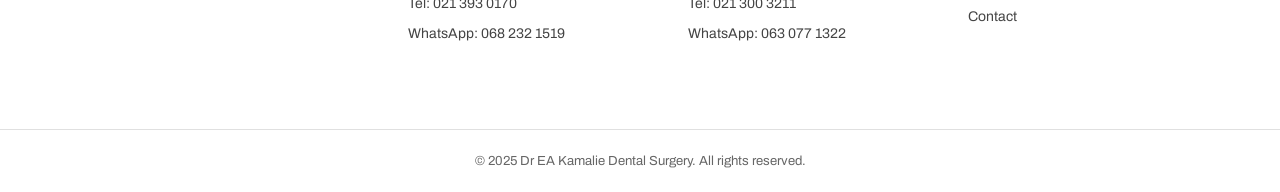
==== commit f58a26d5: "back from testing changes done" ====
--- a/index.html
+++ b/index.html
@@ -13,6 +13,72 @@
   <link href="https://fonts.googleapis.com/css2?family=Archivo+Black&family=Archivo:ital,wght@0,300;0,400;0,500;0,600;0,700;1,400&display=swap" rel="stylesheet">
 
   <link rel="stylesheet" href="Assets/styles.css">
+  <style>
+    :root {
+      --c-bronze:        #2284c4;
+      --c-bronze-light:  #3d9fd4;
+      --c-bronze-dark:   #1a6fa0;
+      --c-bronze-subtle: #e8f4fb;
+    }
+    .services {
+      background-color: #ffffff;
+    }
+    .services__title {
+      color: var(--c-black);
+    }
+    .reviews__overlay {
+      background-color: rgba(34, 132, 196, 0.30);
+    }
+    .footer {
+      background-color: #ffffff;
+      border-top: 1px solid #e0e0e0;
+    }
+    .footer__col-title {
+      color: #111111;
+    }
+    .footer__col address p,
+    .footer__col p,
+    .footer__col a,
+    .footer__nav-links a,
+    .footer__tagline {
+      color: #444444;
+    }
+    .footer__bottom {
+      border-top: 1px solid #e0e0e0;
+    }
+    .footer__bottom p {
+      color: #666666;
+    }
+    .svc-card__body {
+      background-color: rgba(34, 132, 196, 0.30);
+    }
+    .eyebrow--light {
+      color: #1a5f8a;
+    }
+    .reviews__quote {
+      color: #2284c4;
+      opacity: 0.6;
+    }
+    .community,
+    .doctor {
+      background-color: #1a6fa0;
+    }
+    .community__text-col,
+    .doctor__text-col {
+      background-color: #1a6fa0;
+    }
+    .community__text-col p,
+    .doctor__text-col p {
+      color: #ffffff;
+    }
+    .doctor__text-col .btn--bronze-outline {
+      border-color: #ffffff;
+    }
+    .doctor__text-col .btn--bronze-outline:hover {
+      background-color: #ffffff;
+      color: #1a6fa0;
+    }
+  </style>
 </head>
 <body>
 
@@ -24,7 +90,7 @@
 
       <!-- Logo -->
       <a href="index.html" class="nav__logo" aria-label="Dr EA Kamalie Dental Surgery — Home">
-        <img src="Assets/images/logo.png" alt="Dr EA Kamalie Dental Surgery" class="nav__logo-img">
+        <img src="Assets\images\logo-new-light.png" alt="Dr EA Kamalie Dental Surgery" class="nav__logo-img">
       </a>
 
       <!-- Hamburger (mobile) -->
@@ -140,7 +206,7 @@
       <a href="services/general-dentistry.html" class="btn btn--bronze-outline fade-up delay-4">Find Out More</a>
     </div>
     <div class="doctor__img-col" aria-hidden="true">
-      <img src="Assets/images/dr.jpg" alt="Dentist with young patient" loading="lazy">
+      <img src="Assets\images\meet the doc.jpg" alt="Dentist with young patient" loading="lazy">
     </div>
 
   </section>
@@ -285,7 +351,7 @@
 
     <div class="reviews__inner">
       <span class="reviews__quote" aria-hidden="true">&ldquo;</span>
-      <span class="eyebrow eyebrow--light fade-up">Patient Stories</span>
+      <span class="eyebrow fade-up" style="color:white;">Patient Stories</span>
       <h2 class="reviews__title fade-up delay-1" id="reviews-heading">
         See What Our Patients<br>Say About Us
       </h2>
@@ -297,12 +363,12 @@
         <svg viewBox="0 0 20 19" fill="currentColor" aria-hidden="true"><path d="M10 0l2.4 7.4H20l-6.2 4.5 2.4 7.4L10 15.1l-6.2 4.2 2.4-7.4L0 7.4h7.6z"/></svg>
       </div>
       <a
-        href="https://www.google.com/search?sca_esv=445be66881b965ae&sxsrf=ANbL-n4gbPOzCFOJS4jC_nAJuHkNpABjzA:1772113617420&kgmid=/g/11vq569v_z&q=Dr+E+A+Kamalie+Dental/Dentist+Surgery+-+21+Atlantic+Road,+Muizenberg,+Cape+Town&shndl=30&source=sh/x/loc/uni/m1/1&kgs=4cdf4154c022a3ff&shem=shrtsdl&utm_source=shrtsdl,sh/x/loc/uni/m1/1#lrd=0x1dcc41ce5920e04b:0x4984d0d2a96bc6d8,1,,,,"
+        href="https://share.google/N0EZnLXTFgM4jzoTE"
         class="btn btn--bronze fade-up delay-3"
         target="_blank"
         rel="noopener noreferrer"
       >
-        Our Reviews
+        Read Our Google Reviews
       </a>
     </div>
   </section>
@@ -317,7 +383,7 @@
       <!-- Brand -->
       <div class="footer__brand">
         <a href="index.html" class="footer__brand-logo" aria-label="Dr EA Kamalie Dental Surgery">
-          <img src="Assets/images/logo.png" alt="Dr EA Kamalie Dental Surgery" class="footer__logo-img">
+          <img src="Assets/images/logo-new-dark.png" alt="Dr EA Kamalie Dental Surgery" class="footer__logo-img">
         </a>
         <p class="footer__tagline">
           Trusted dentist in Muizenberg and Strandfontein offering comprehensive dental care for adults and children.
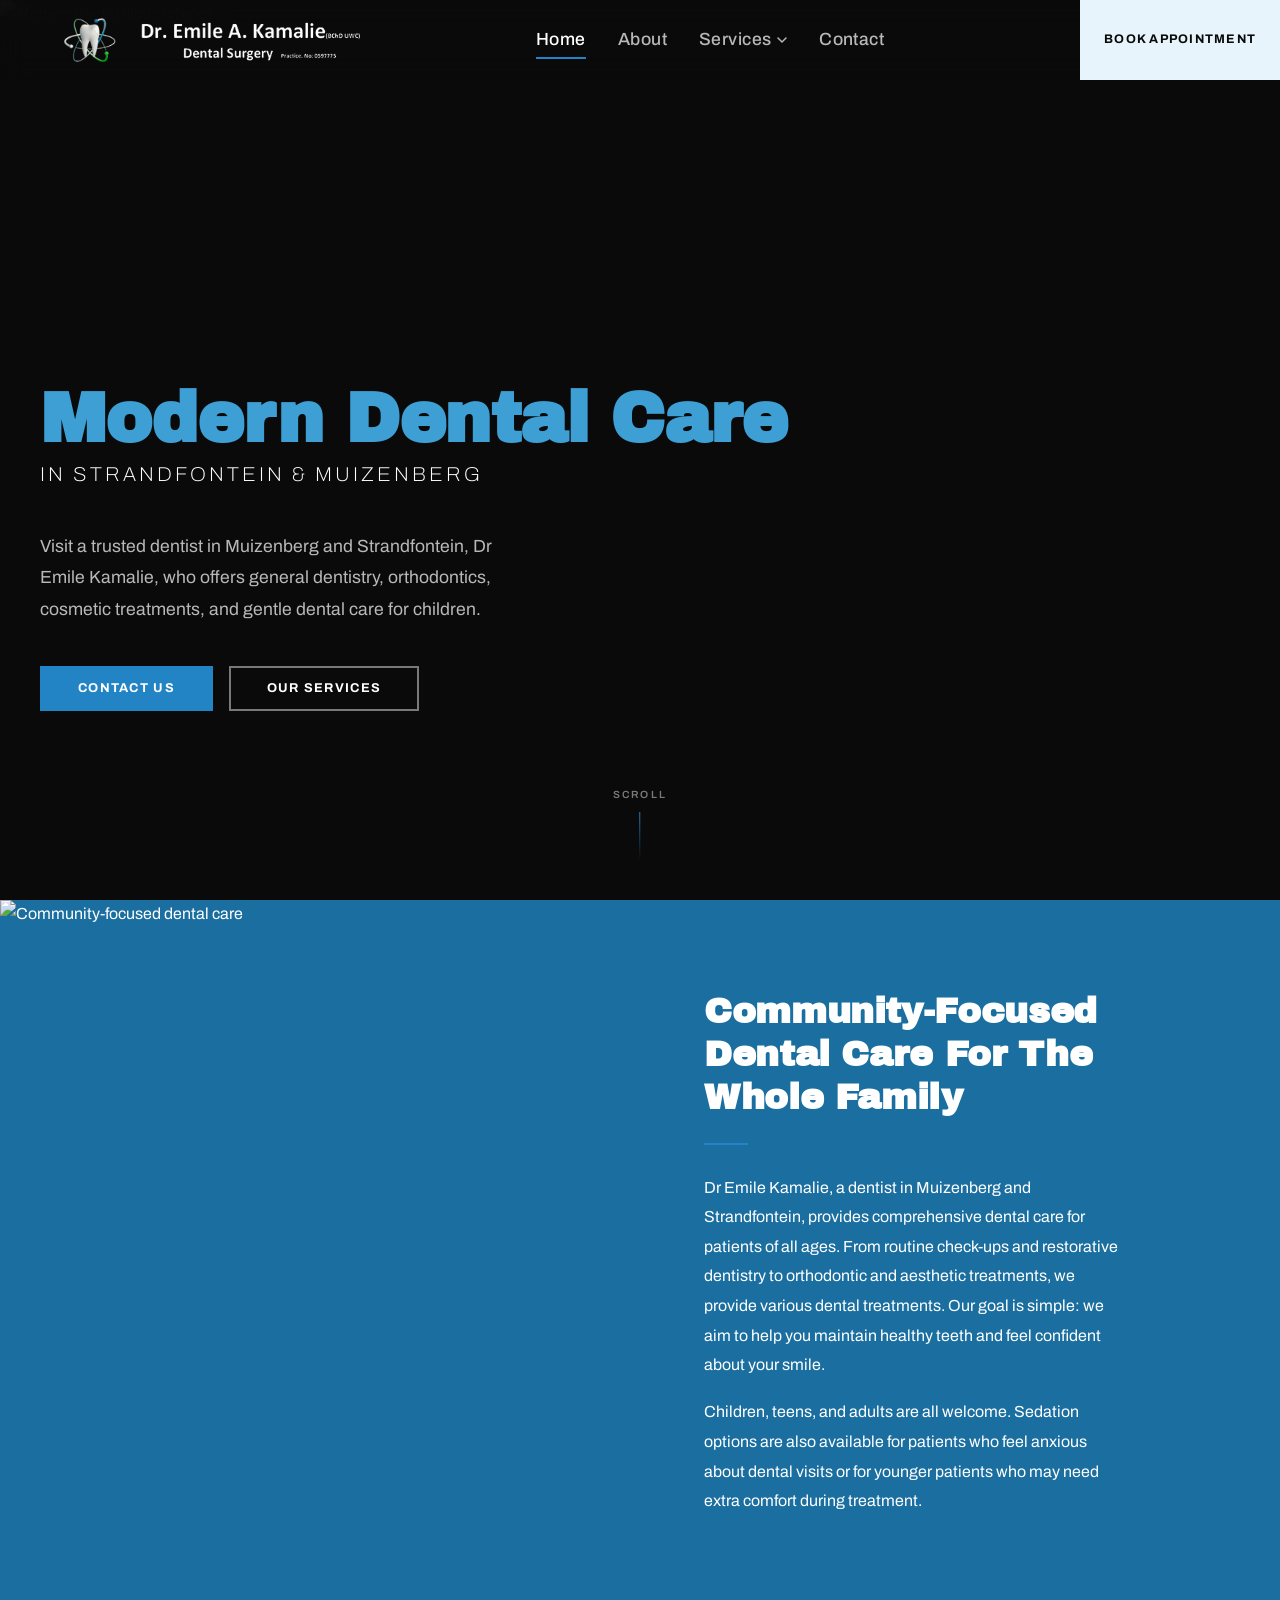
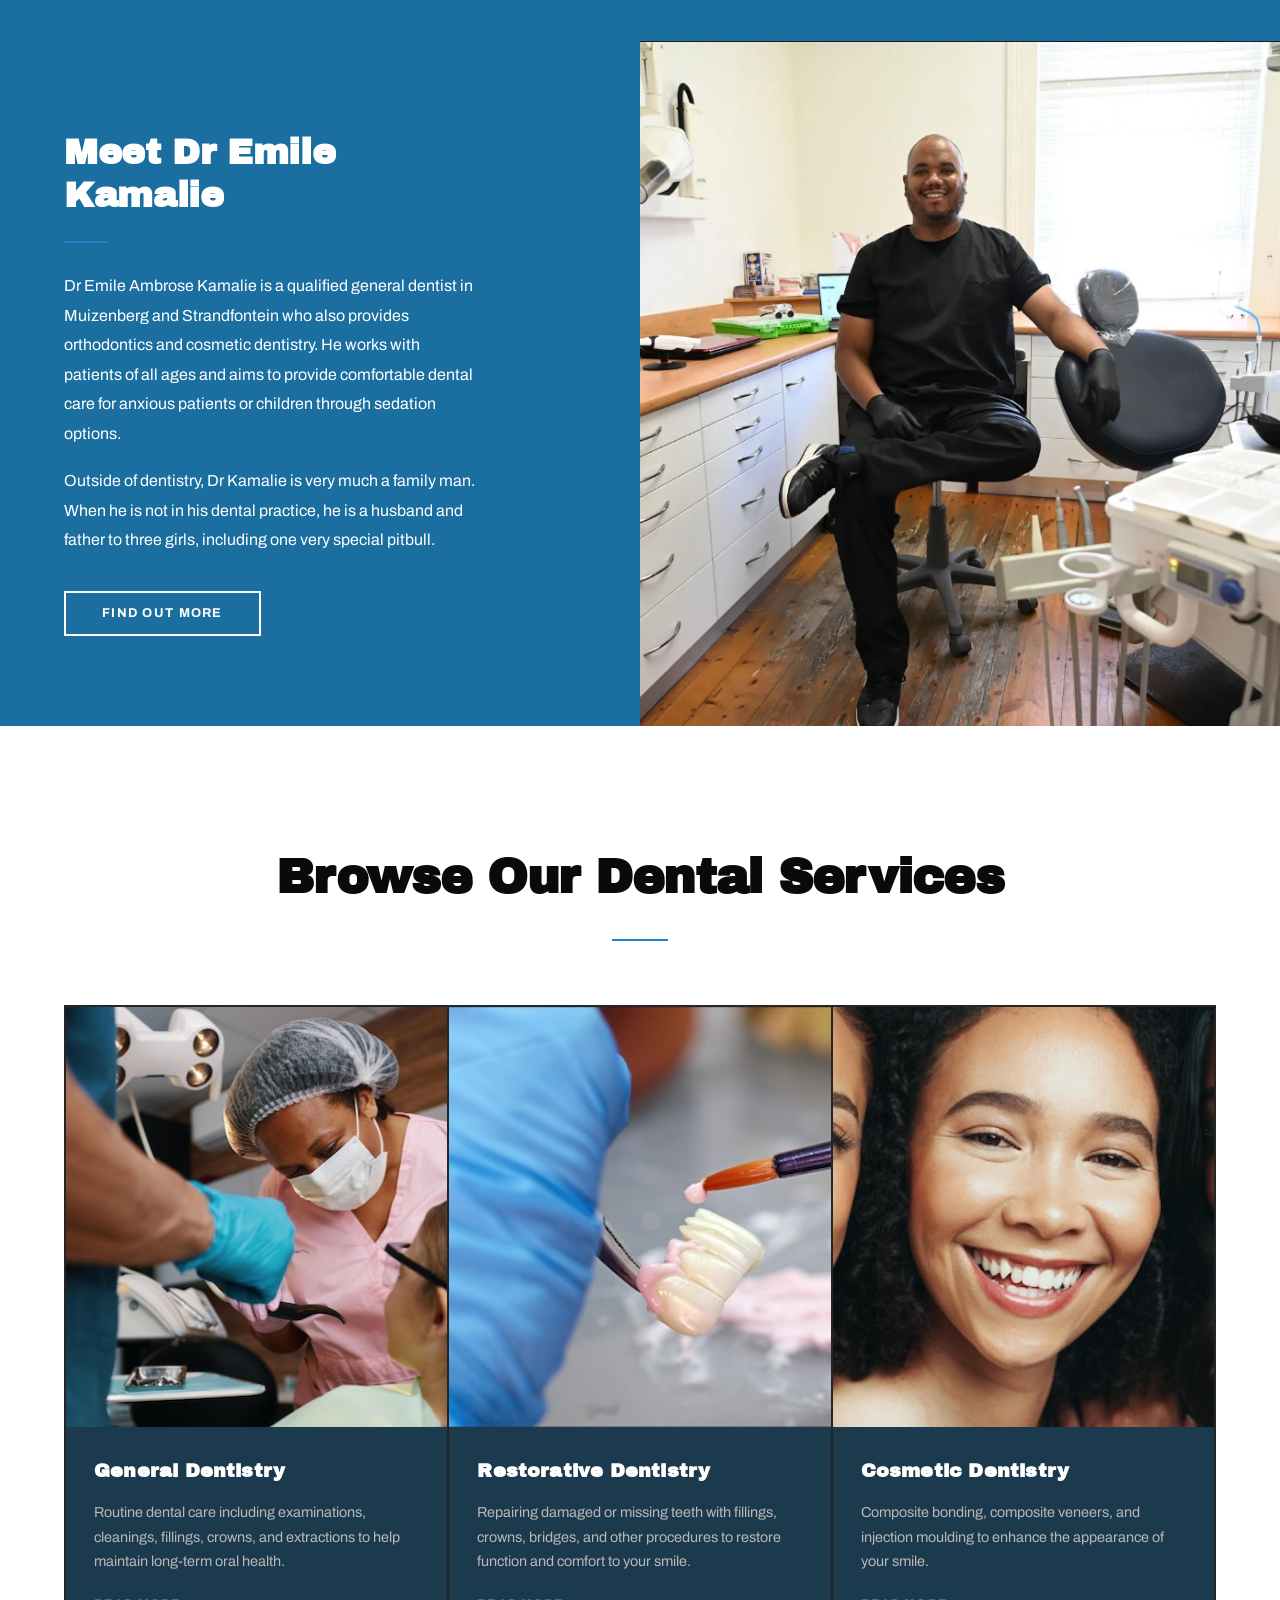
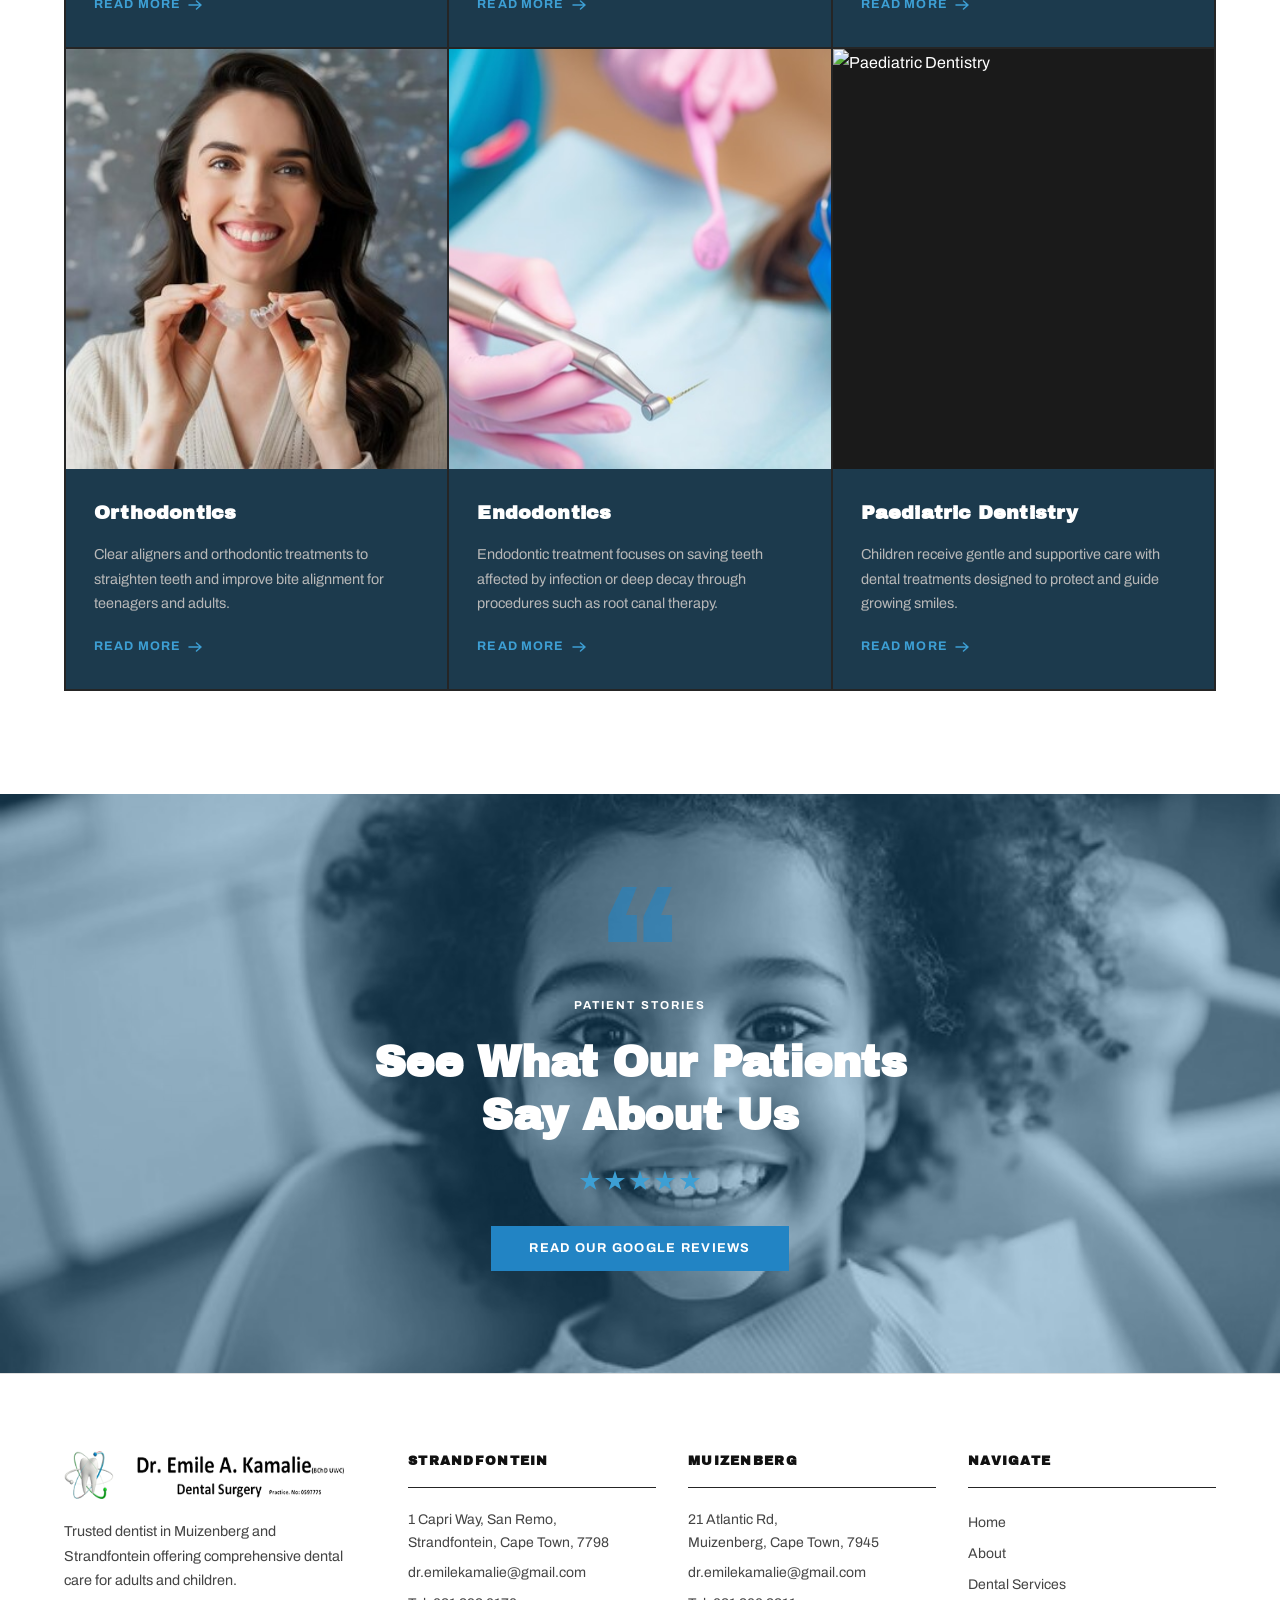
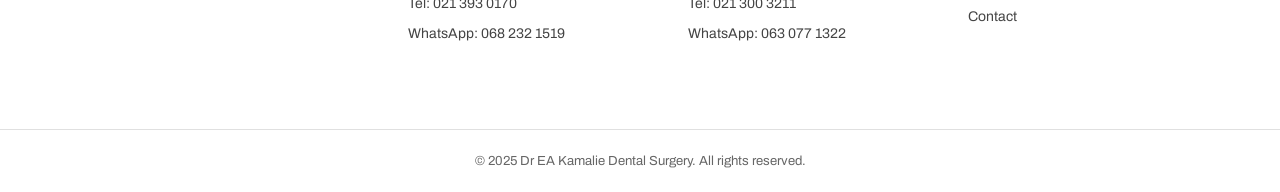
==== commit 7b2debc4: "Update hero and service section imagery Co-Authored-By: Claude Opus 4.6 (1M context) <noreply@anthro" ====
--- a/index.html
+++ b/index.html
@@ -137,7 +137,7 @@
   ════════════════════════════════════════════════════════ -->
   <section class="hero" aria-label="Hero">
     <div class="hero__bg" aria-hidden="true">
-      <img src="Assets/images/hero2.jpg" alt="Modern dental clinic interior" fetchpriority="high">
+      <img src="Assets/images/landing page.jpg" alt="Modern dental clinic interior" fetchpriority="high">
     </div>
     <div class="hero__overlay" aria-hidden="true"></div>
 
@@ -168,7 +168,7 @@
   <section class="community" aria-labelledby="community-heading">
 
     <div class="community__img-col" aria-hidden="true">
-      <img src="Assets\images\Community1.jpg" alt="Dentist with young patient" loading="lazy">
+      <img src="Assets\images\care.jpeg" alt="Community-focused dental care" loading="lazy">
     </div>
 
     <div class="community__text-col"> 
@@ -206,7 +206,7 @@
       <a href="services/general-dentistry.html" class="btn btn--bronze-outline fade-up delay-4">Find Out More</a>
     </div>
     <div class="doctor__img-col" aria-hidden="true">
-      <img src="Assets\images\meet the doc.jpg" alt="Dentist with young patient" loading="lazy">
+      <img src="Assets\images\dr emile.png" alt="Dr Emile Kamalie" loading="lazy">
     </div>
 
   </section>
@@ -320,7 +320,7 @@
       <!-- Paediatric Dentistry -->
       <a href="services/paediatric-dentistry.html" class="svc-card fade-up delay-3">
         <div class="svc-card__img">
-          <img src="Assets/images/paediatric.jpg" alt="Paediatric Dentistry" loading="lazy">
+          <img src="Assets/images/peadiatric.jpeg" alt="Paediatric Dentistry" loading="lazy">
         </div>
         <div class="svc-card__body">
           <h3 class="svc-card__name">Paediatric Dentistry</h3>
--- a/Assets/styles.css
+++ b/Assets/styles.css
@@ -349,7 +349,7 @@
 .hero__bg img {
   width: 100%; height: 100%;
   object-fit: cover;
-  object-position: center 40%;
+  object-position: center 28%;
 }
 
 /* Dramatic left-heavy gradient overlay */
@@ -358,11 +358,12 @@
   inset: 0;
   z-index: 1;
   background: linear-gradient(
-    108deg,
-    rgba(10,10,10,0.97) 0%,
-    rgba(10,10,10,0.91) 40%,
-    rgba(10,10,10,0.55) 70%,
-    rgba(10,10,10,0.25) 100%
+    90deg,
+    rgba(10,10,10,0.85) 0%,
+    rgba(10,10,10,0.75) 30%,
+    rgba(10,10,10,0.5) 50%,
+    rgba(10,10,10,0.2) 75%,
+    rgba(10,10,10,0) 100%
   );
 }
 
@@ -372,7 +373,11 @@
   width: 100%;
   max-width: var(--max-w);
   margin: 0 auto;
-  padding: calc(var(--nav-h) + 5rem) var(--pad-x) 6rem;
+  padding: calc(var(--nav-h) + 10rem) var(--pad-x) 3rem;
+}
+
+.hero__content {
+  margin-left: -1.5rem;
 }
 
 .hero__content h3{
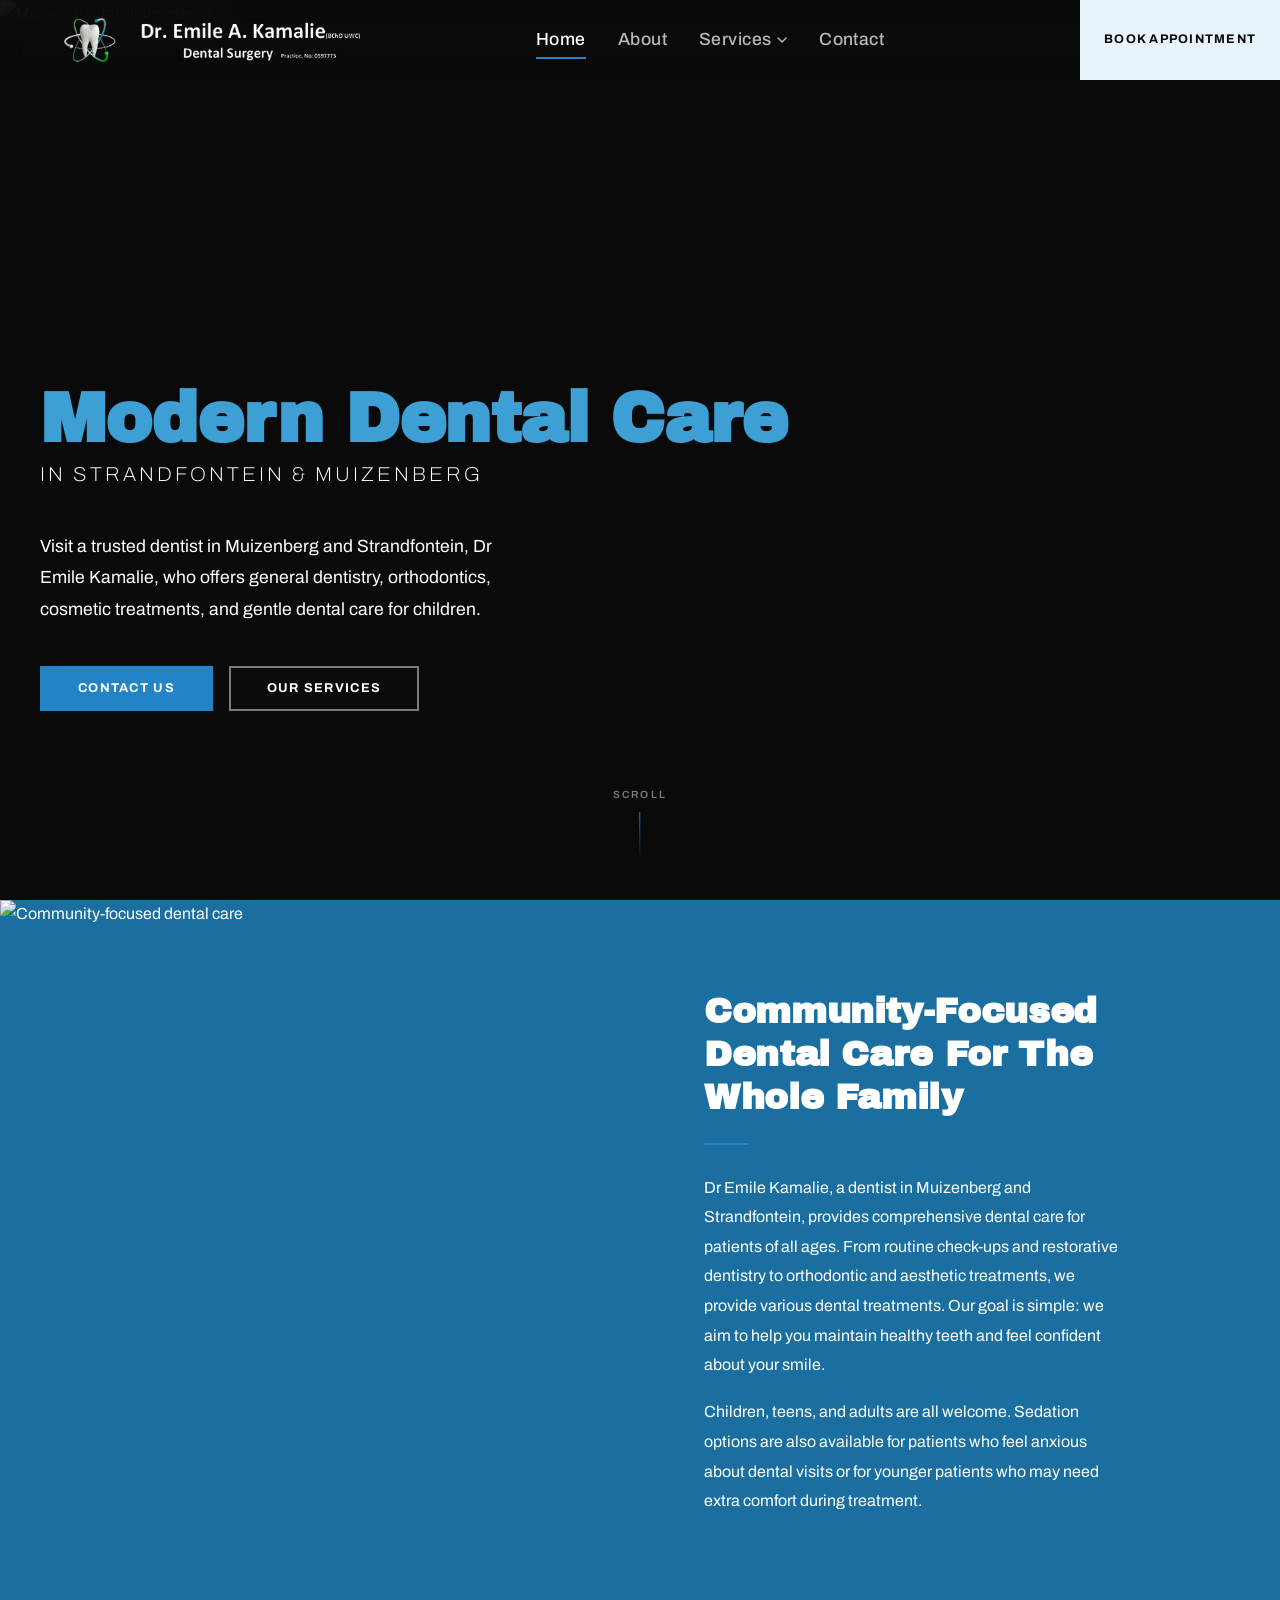
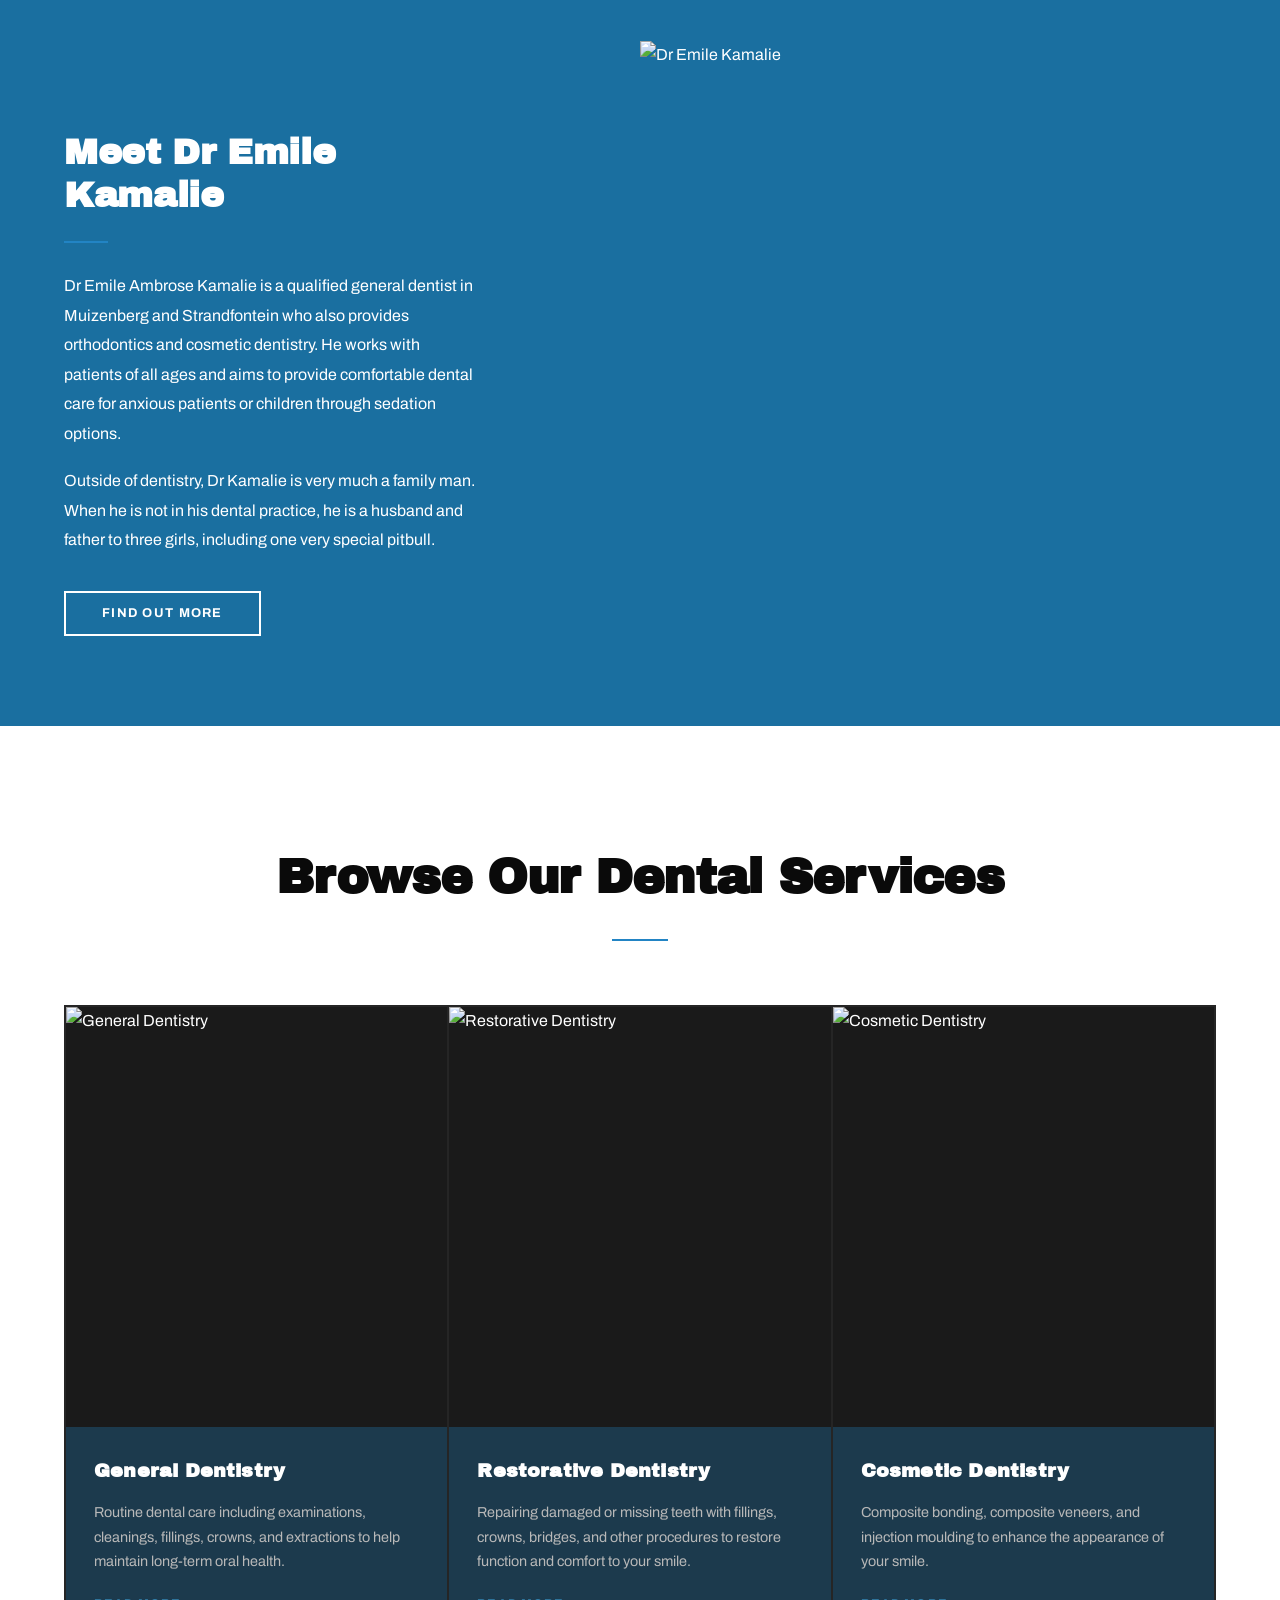
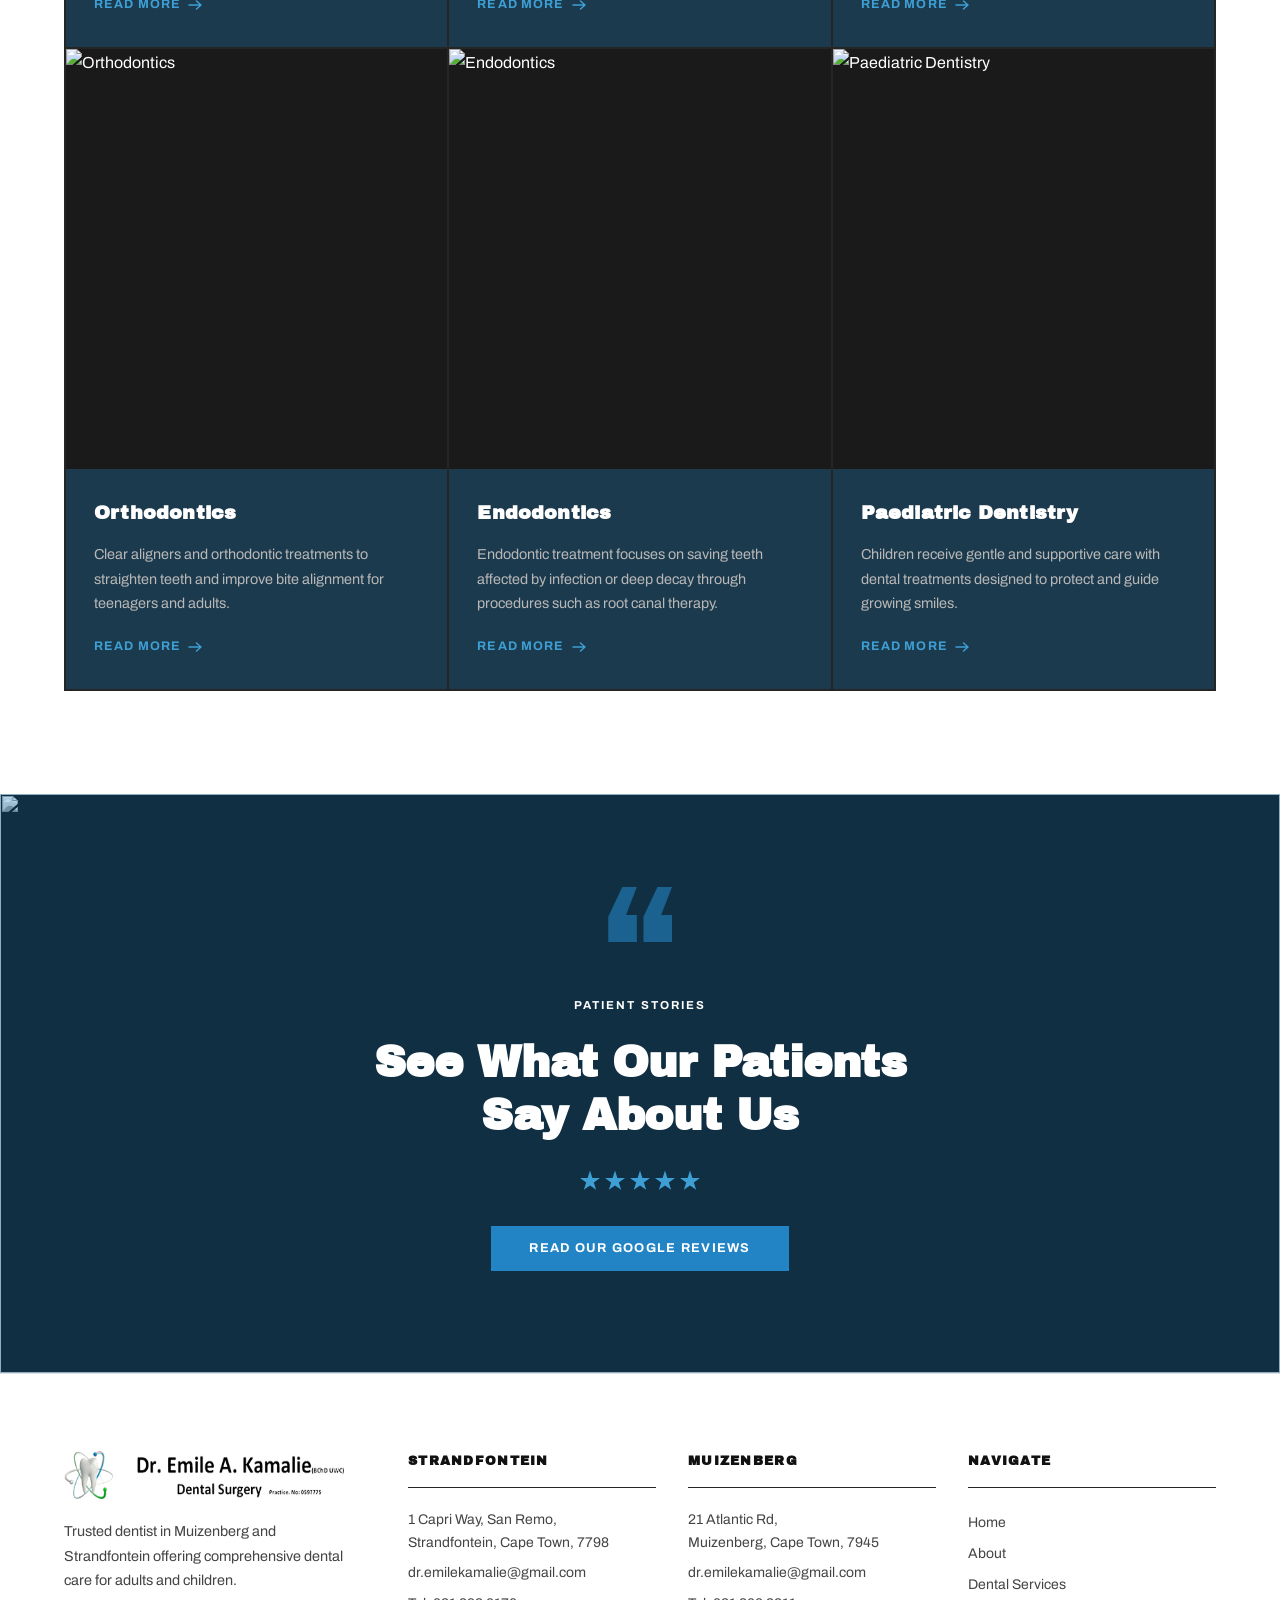
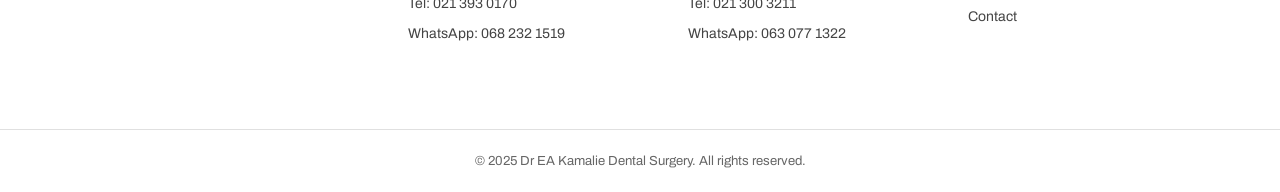
==== commit 742fb9df: "Update section images and lighten hero overlay Replace all section images with new uploads from new-" ====
--- a/index.html
+++ b/index.html
@@ -137,7 +137,7 @@
   ════════════════════════════════════════════════════════ -->
   <section class="hero" aria-label="Hero">
     <div class="hero__bg" aria-hidden="true">
-      <img src="Assets/images/landing page.jpg" alt="Modern dental clinic interior" fetchpriority="high">
+      <img src="Assets/images/new-images/Hero image.JPG" alt="Modern dental clinic interior" fetchpriority="high">
     </div>
     <div class="hero__overlay" aria-hidden="true"></div>
 
@@ -206,7 +206,7 @@
       <a href="services/general-dentistry.html" class="btn btn--bronze-outline fade-up delay-4">Find Out More</a>
     </div>
     <div class="doctor__img-col" aria-hidden="true">
-      <img src="Assets\images\dr emile.png" alt="Dr Emile Kamalie" loading="lazy">
+      <img src="Assets/images/new-images/Meet Dr Kamalie.JPG" alt="Dr Emile Kamalie" loading="lazy">
     </div>
 
   </section>
@@ -225,7 +225,7 @@
       <!-- General Dentistry -->
       <a href="services/general-dentistry.html" class="svc-card fade-up">
         <div class="svc-card__img">
-          <img src="Assets/images/general.jpg" alt="General Dentistry" loading="lazy">
+          <img src="Assets/images/new-images/General Dentistry.JPG" alt="General Dentistry" loading="lazy">
         </div>
         <div class="svc-card__body">
           <h3 class="svc-card__name">General Dentistry</h3>
@@ -244,7 +244,7 @@
       <!-- Restorative Dentistry -->
       <a href="services/restorative-dentistry.html" class="svc-card fade-up delay-1">
         <div class="svc-card__img">
-          <img src="Assets/images/restorative.jpg" alt="Restorative Dentistry" loading="lazy">
+          <img src="Assets/images/new-images/Restorative.JPG" alt="Restorative Dentistry" loading="lazy">
         </div>
         <div class="svc-card__body">
           <h3 class="svc-card__name">Restorative Dentistry</h3>
@@ -263,7 +263,7 @@
       <!-- Cosmetic Dentistry -->
       <a href="services/cosmetic-dentistry.html" class="svc-card fade-up delay-2">
         <div class="svc-card__img">
-          <img src="Assets/images/cosmetic.jpg" alt="Cosmetic Dentistry" loading="lazy">
+          <img src="Assets/images/new-images/Cosmetic Dentistry.JPG" alt="Cosmetic Dentistry" loading="lazy">
         </div>
         <div class="svc-card__body">
           <h3 class="svc-card__name">Cosmetic Dentistry</h3>
@@ -282,7 +282,7 @@
       <!-- Orthodontics -->
       <a href="services/orthodontics.html" class="svc-card fade-up delay-1">
         <div class="svc-card__img">
-          <img src="Assets/images/orthodontics.jpg" alt="Orthodontics" loading="lazy">
+          <img src="Assets/images/new-images/Orthodontics.JPG" alt="Orthodontics" loading="lazy">
         </div>
         <div class="svc-card__body">
           <h3 class="svc-card__name">Orthodontics</h3>
@@ -301,7 +301,7 @@
       <!-- Endodontics -->
       <a href="services/endodontics.html" class="svc-card fade-up delay-2">
         <div class="svc-card__img">
-          <img src="Assets/images/endodontics.jpg" alt="Endodontics" loading="lazy">
+          <img src="Assets/images/new-images/Endodontics.JPG" alt="Endodontics" loading="lazy">
         </div>
         <div class="svc-card__body">
           <h3 class="svc-card__name">Endodontics</h3>
@@ -320,7 +320,7 @@
       <!-- Paediatric Dentistry -->
       <a href="services/paediatric-dentistry.html" class="svc-card fade-up delay-3">
         <div class="svc-card__img">
-          <img src="Assets/images/peadiatric.jpeg" alt="Paediatric Dentistry" loading="lazy">
+          <img src="Assets/images/new-images/Paediatric.JPG" alt="Paediatric Dentistry" loading="lazy">
         </div>
         <div class="svc-card__body">
           <h3 class="svc-card__name">Paediatric Dentistry</h3>
@@ -345,7 +345,7 @@
   ════════════════════════════════════════════════════════ -->
   <section class="reviews" aria-labelledby="reviews-heading">
     <div class="reviews__bg" aria-hidden="true">
-      <img src="Assets/images/reviews.jpg" alt="" loading="lazy">
+      <img src="Assets/images/new-images/What Our Patients Say.JPG" alt="" loading="lazy">
     </div>
     <div class="reviews__overlay" aria-hidden="true"></div>
 
--- a/Assets/styles.css
+++ b/Assets/styles.css
@@ -359,10 +359,10 @@
   z-index: 1;
   background: linear-gradient(
     90deg,
-    rgba(10,10,10,0.85) 0%,
-    rgba(10,10,10,0.75) 30%,
-    rgba(10,10,10,0.5) 50%,
-    rgba(10,10,10,0.2) 75%,
+    rgba(10,10,10,0.65) 0%,
+    rgba(10,10,10,0.50) 30%,
+    rgba(10,10,10,0.20) 50%,
+    rgba(10,10,10,0.05) 75%,
     rgba(10,10,10,0) 100%
   );
 }
@@ -420,7 +420,7 @@
 
 .hero__sub {
   font-size: clamp(1rem, 1.4vw, 1.1rem);
-  color: var(--c-grey-300);
+  color: #ffffff;
   line-height: 1.8;
   margin-bottom: 2.5rem;
   max-width: 500px;
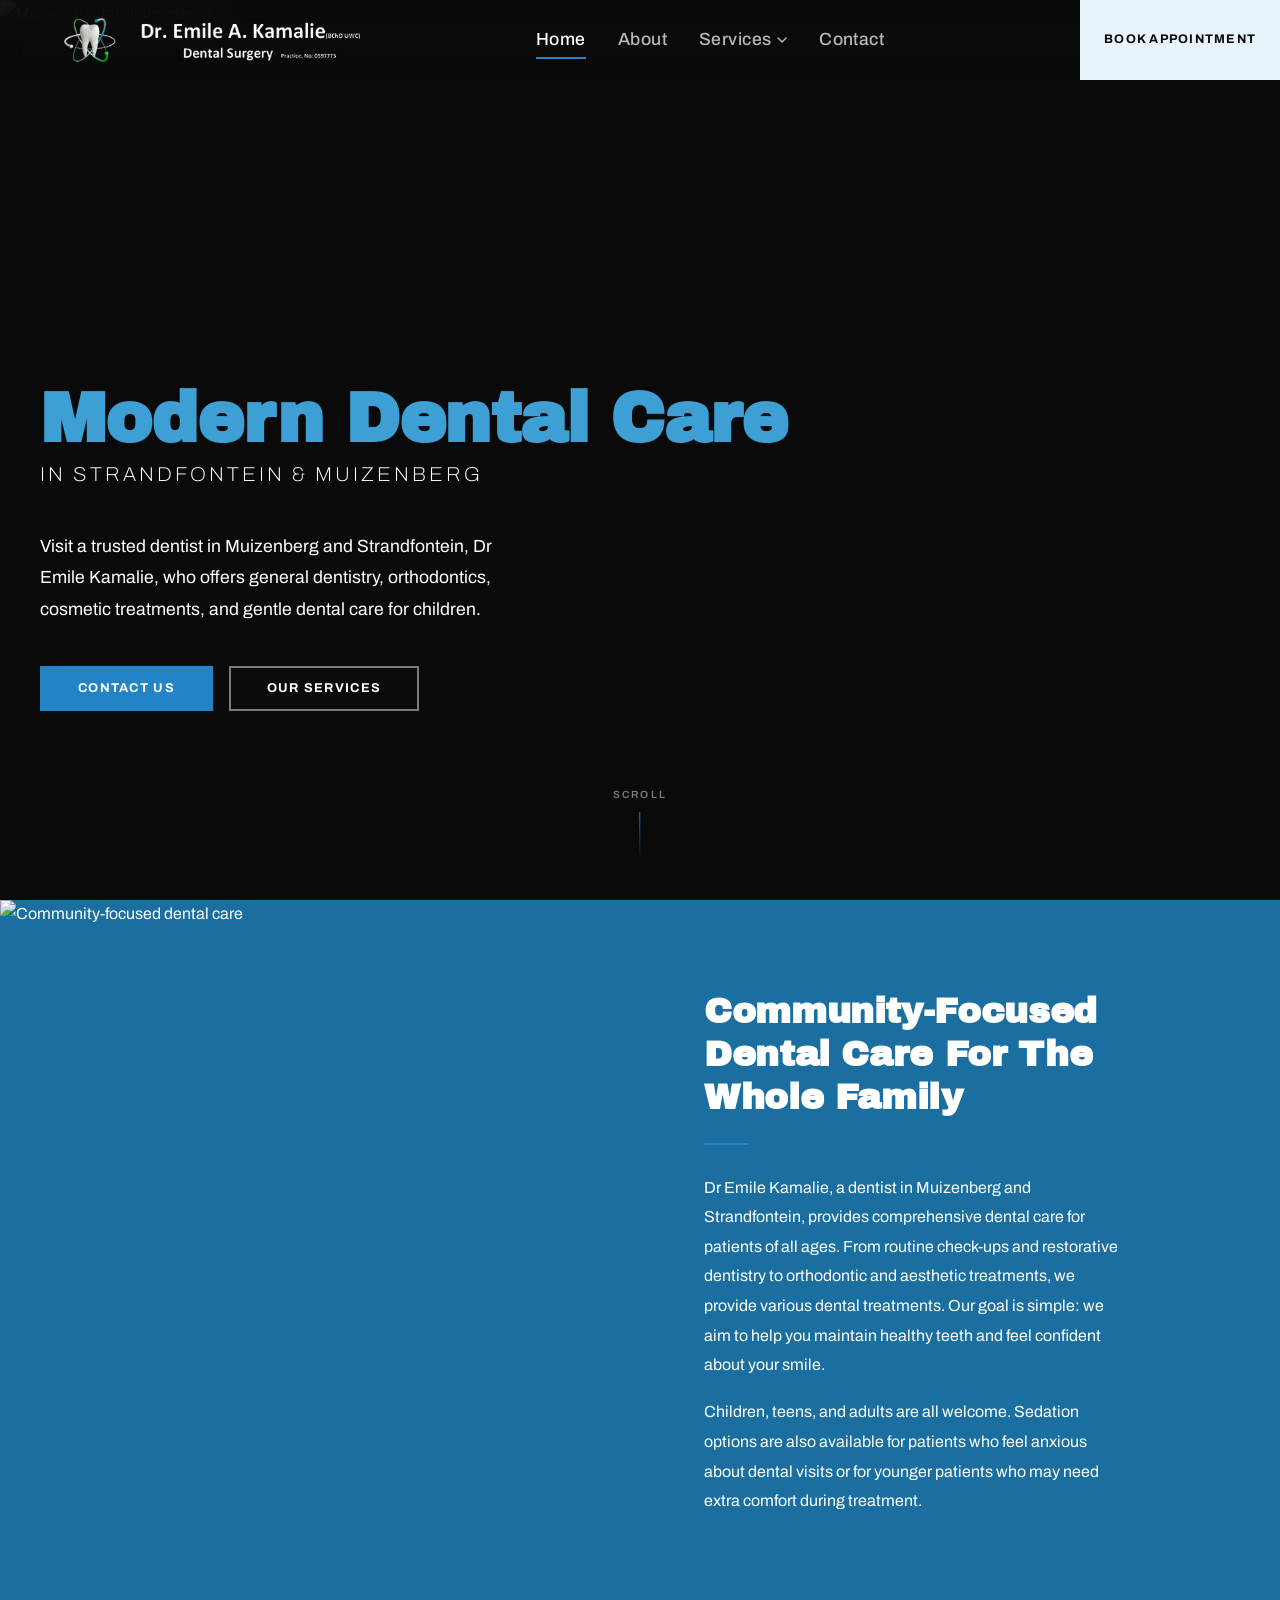
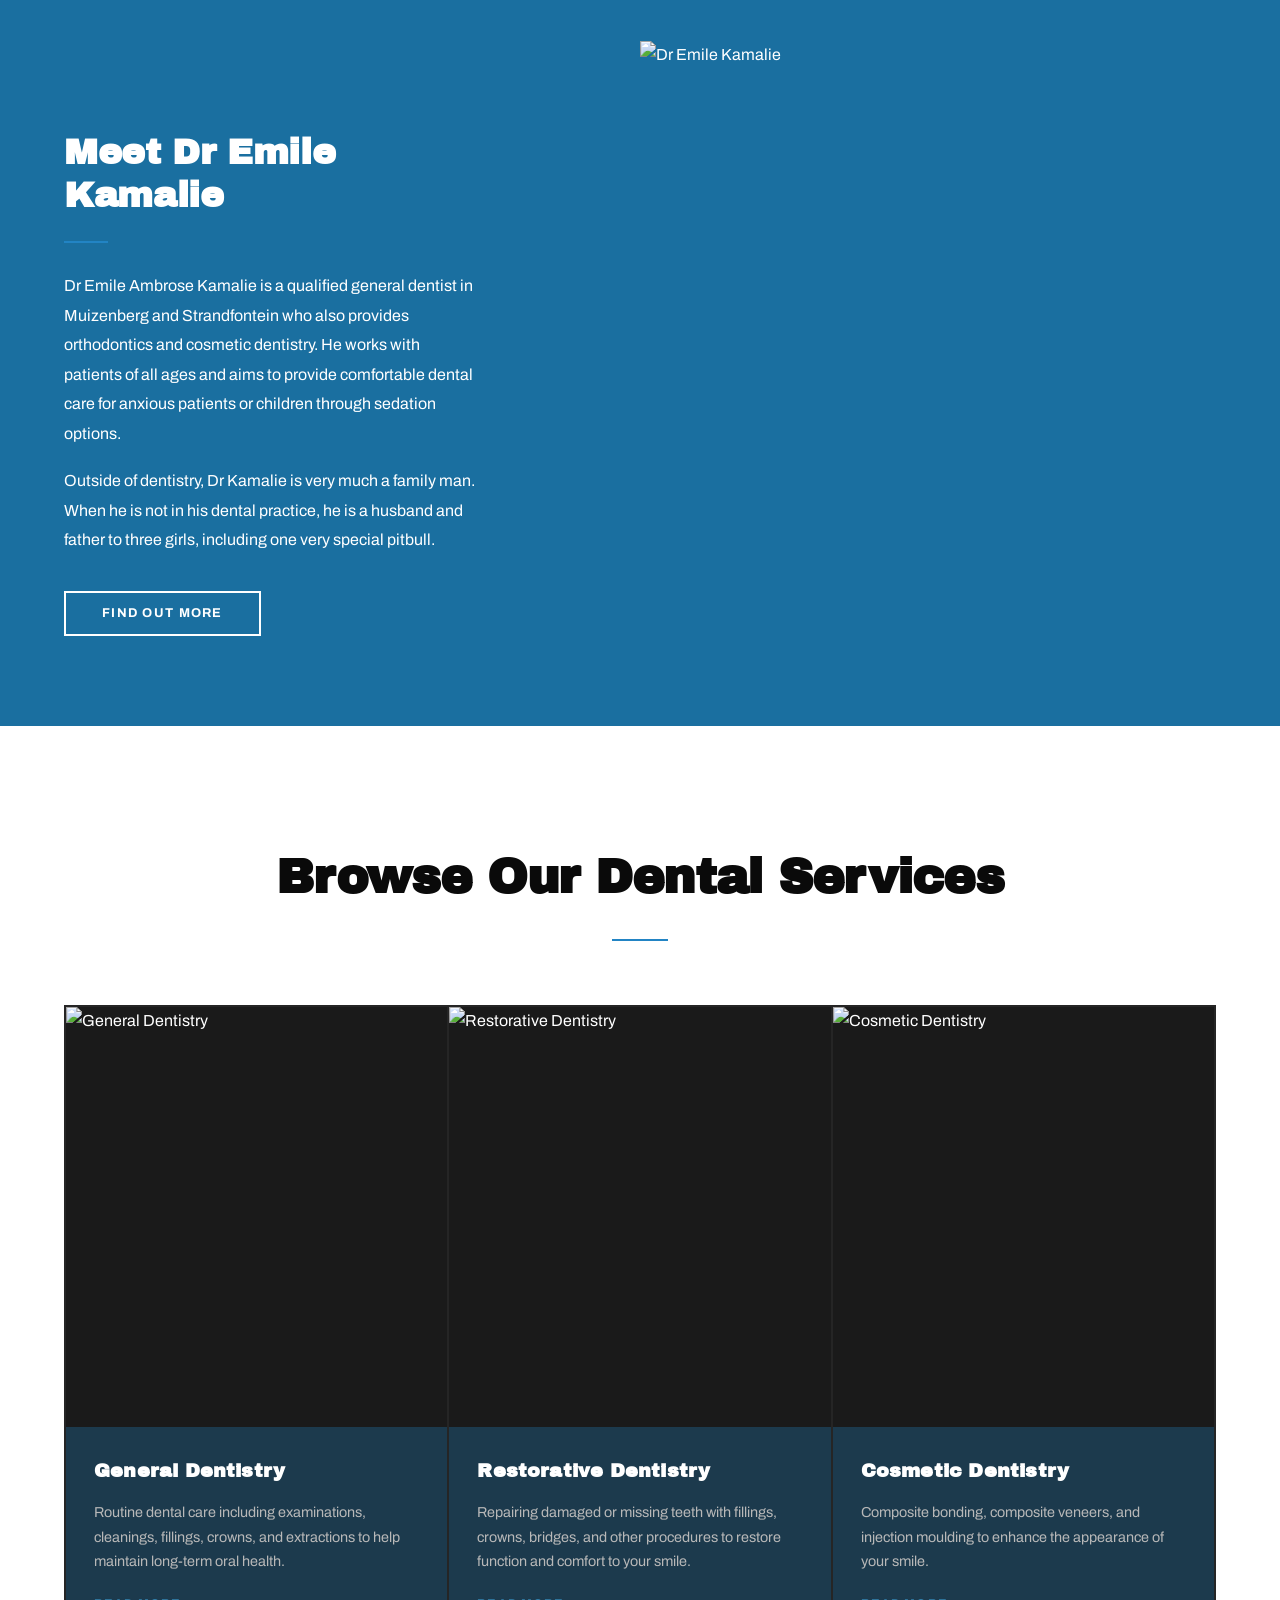
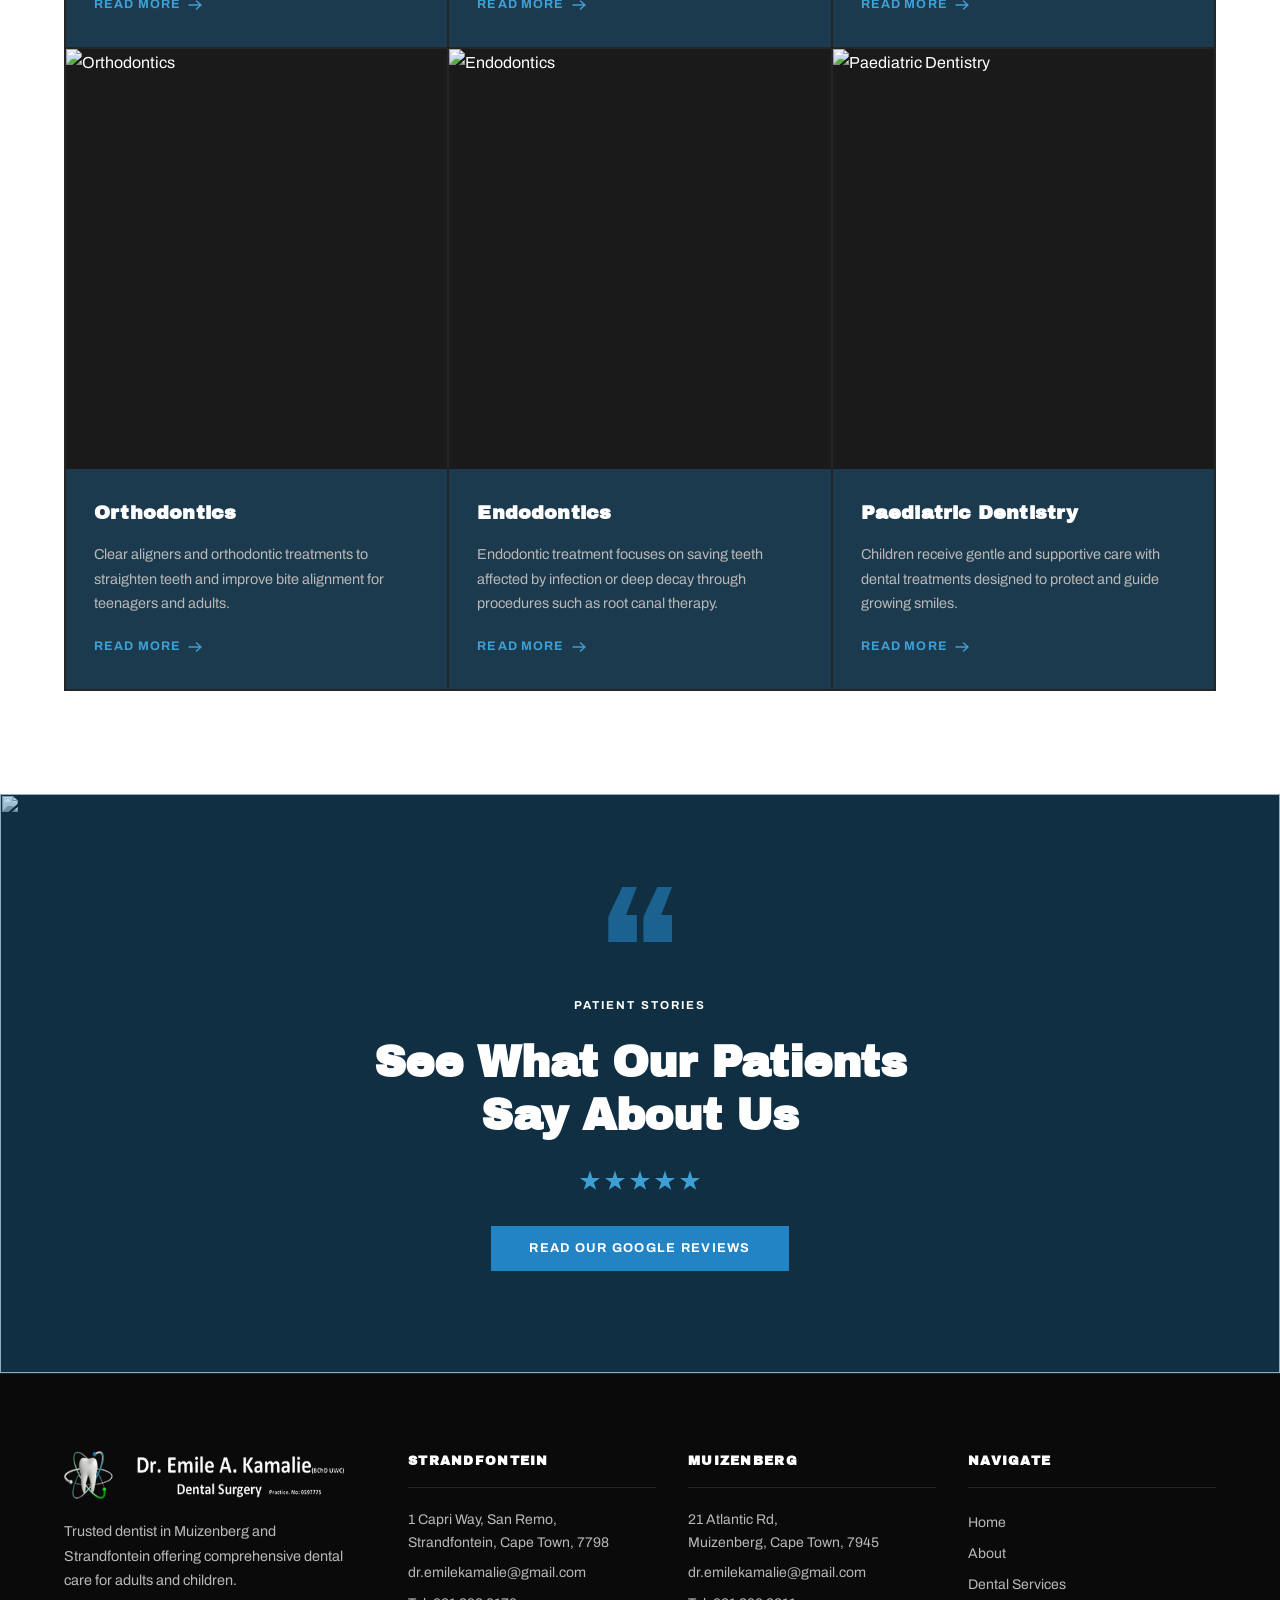
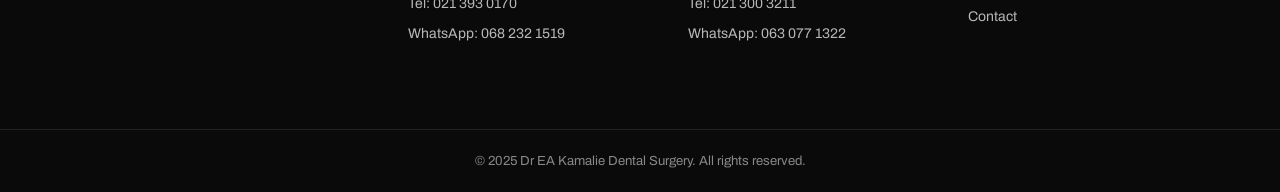
==== commit ecf95b1f: "Update footer to black background with white logo Co-Authored-By: Claude Opus 4.6 (1M context) <nore" ====
--- a/index.html
+++ b/index.html
@@ -30,24 +30,24 @@
       background-color: rgba(34, 132, 196, 0.30);
     }
     .footer {
-      background-color: #ffffff;
-      border-top: 1px solid #e0e0e0;
+      background-color: #0A0A0A;
+      border-top: 1px solid #222222;
     }
     .footer__col-title {
-      color: #111111;
+      color: #ffffff;
     }
     .footer__col address p,
     .footer__col p,
     .footer__col a,
     .footer__nav-links a,
     .footer__tagline {
-      color: #444444;
+      color: #B8B8B8;
     }
     .footer__bottom {
-      border-top: 1px solid #e0e0e0;
+      border-top: 1px solid #222222;
     }
     .footer__bottom p {
-      color: #666666;
+      color: #888888;
     }
     .svc-card__body {
       background-color: rgba(34, 132, 196, 0.30);
@@ -383,7 +383,7 @@
       <!-- Brand -->
       <div class="footer__brand">
         <a href="index.html" class="footer__brand-logo" aria-label="Dr EA Kamalie Dental Surgery">
-          <img src="Assets/images/logo-new-dark.png" alt="Dr EA Kamalie Dental Surgery" class="footer__logo-img">
+          <img src="Assets/images/logo-new-light.png" alt="Dr EA Kamalie Dental Surgery" class="footer__logo-img">
         </a>
         <p class="footer__tagline">
           Trusted dentist in Muizenberg and Strandfontein offering comprehensive dental care for adults and children.
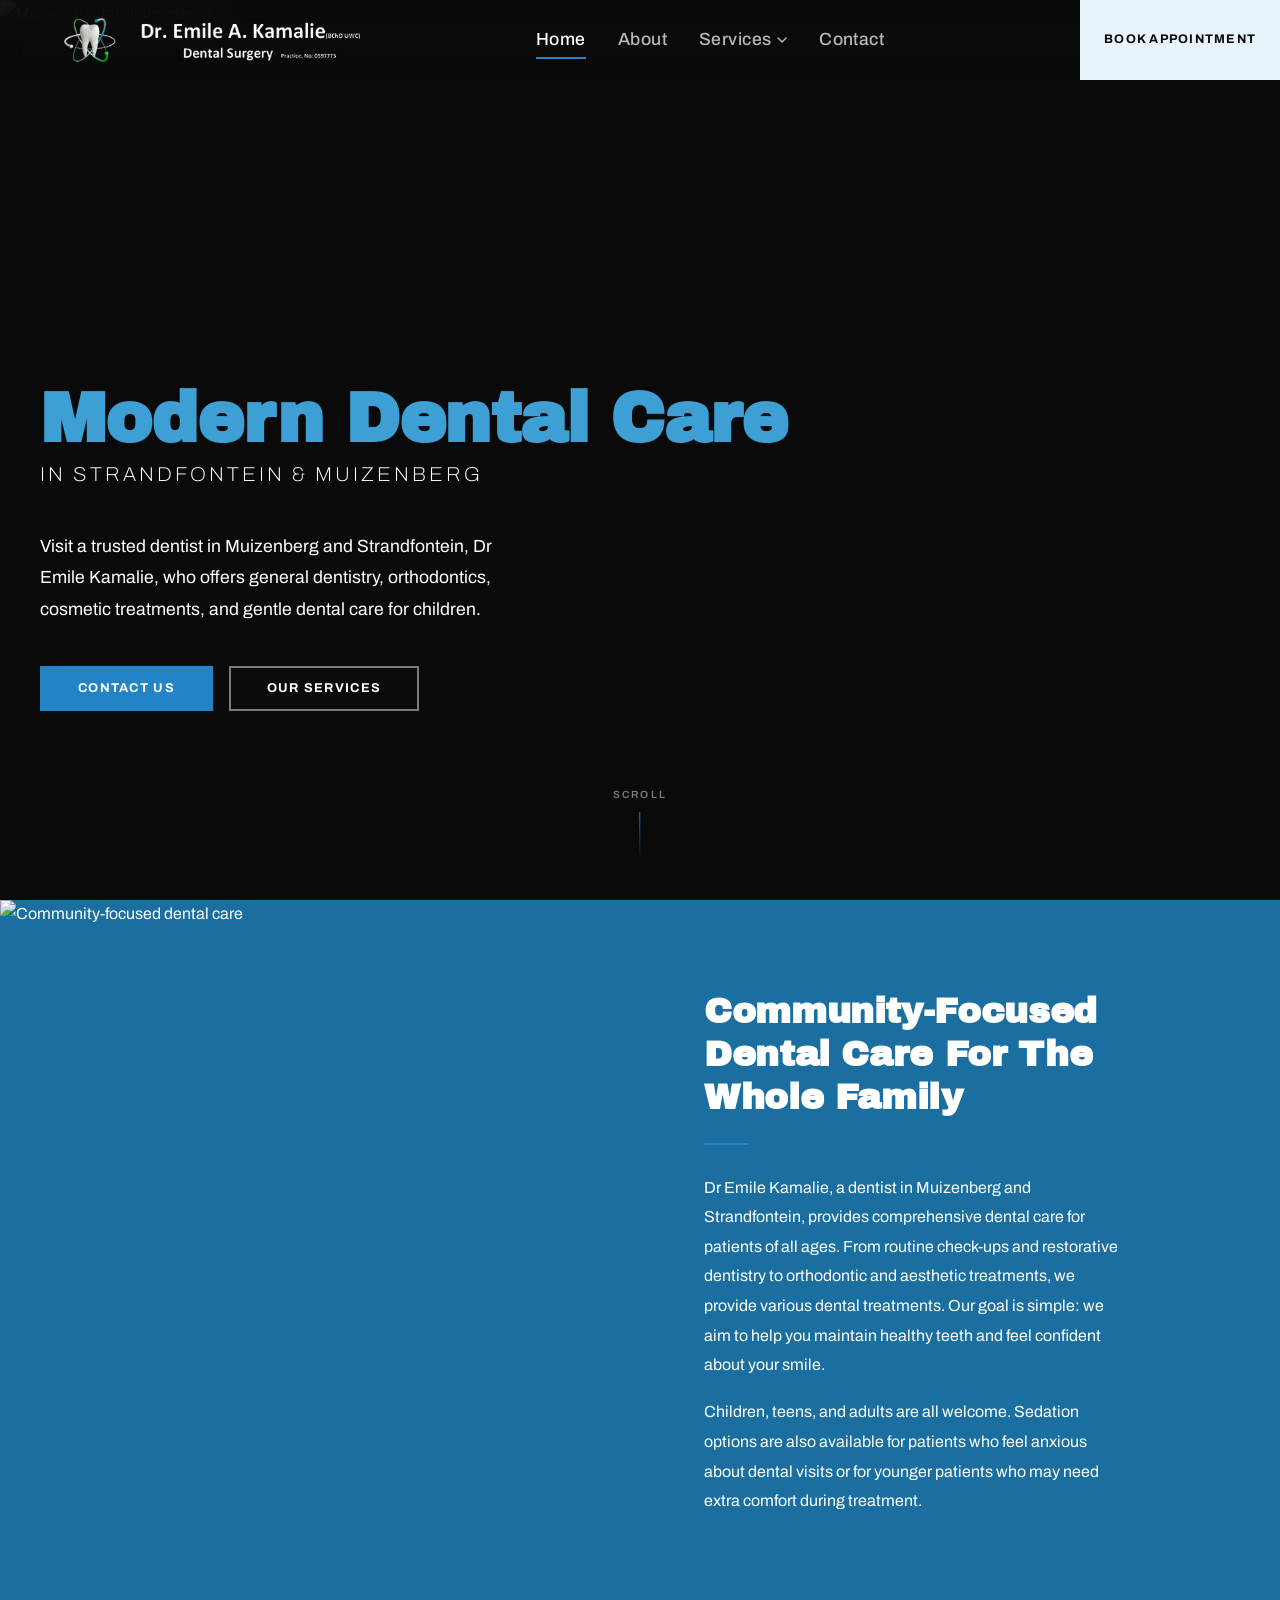
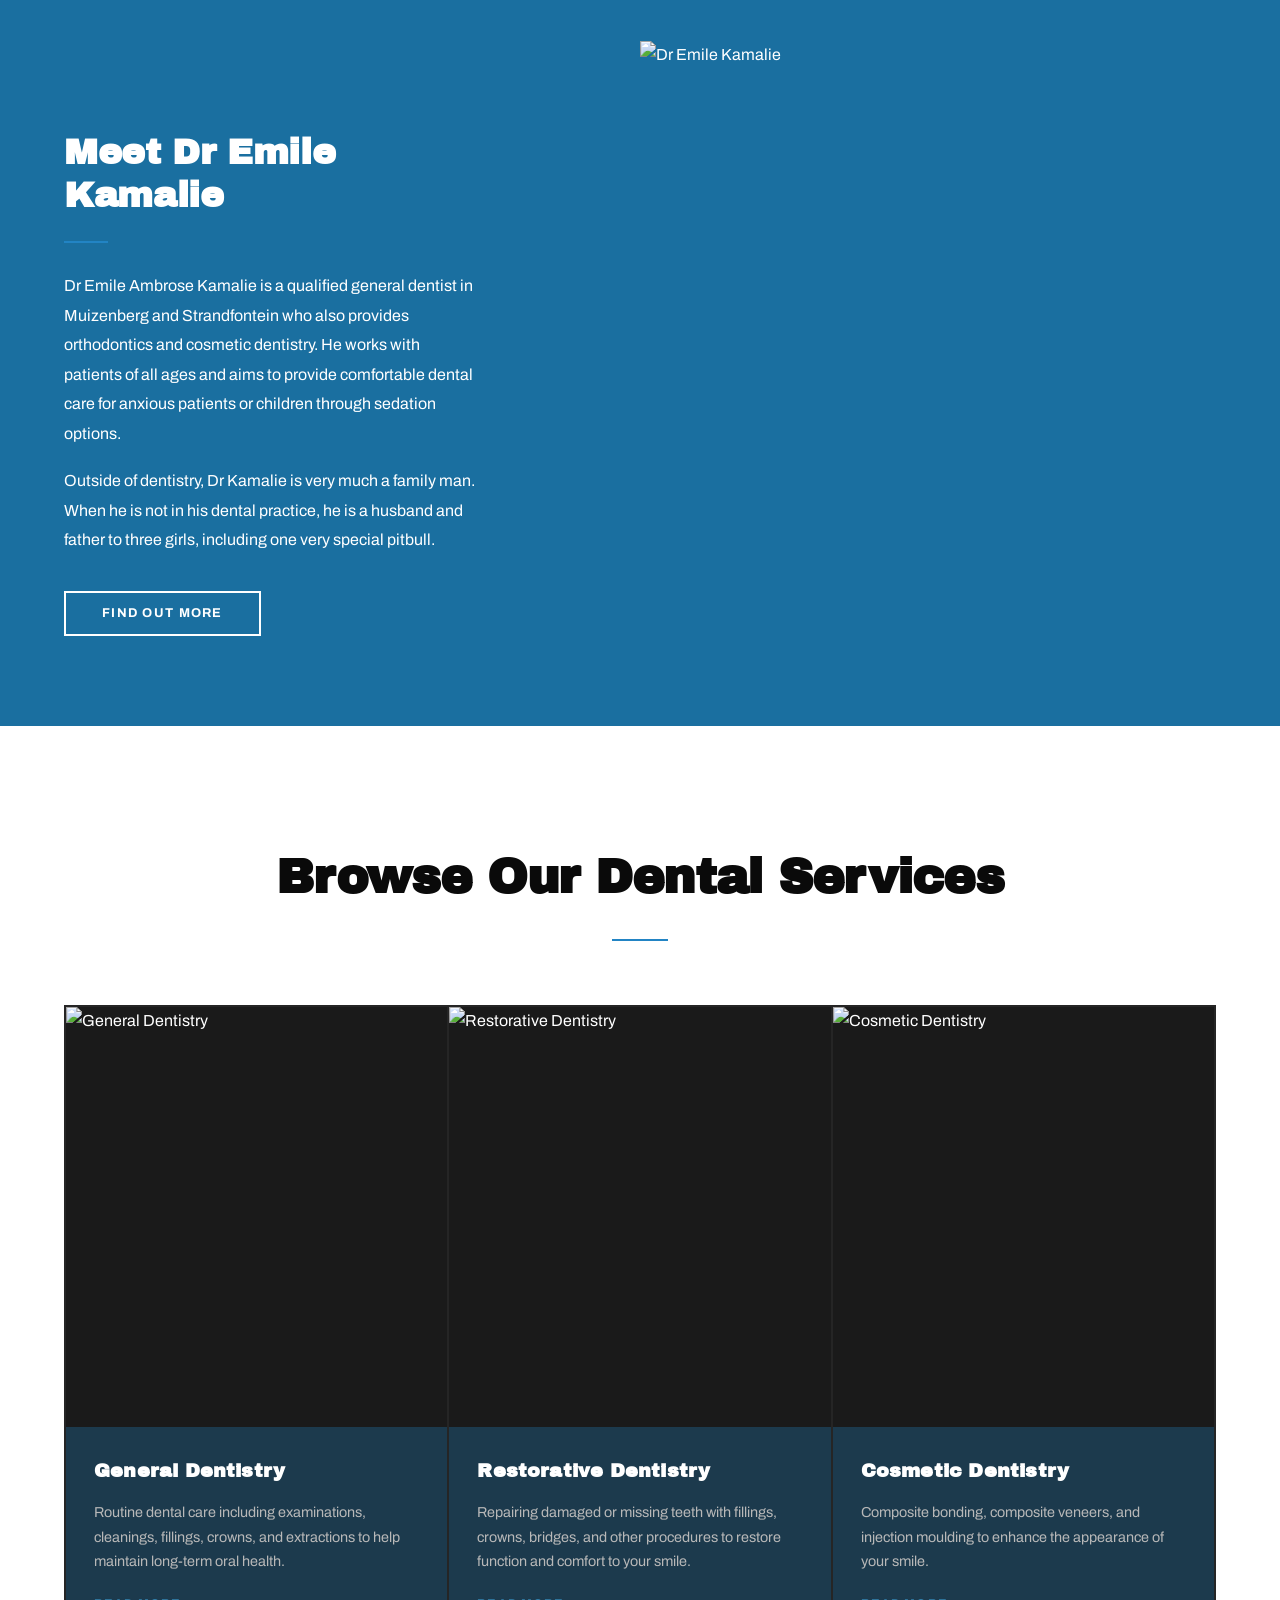
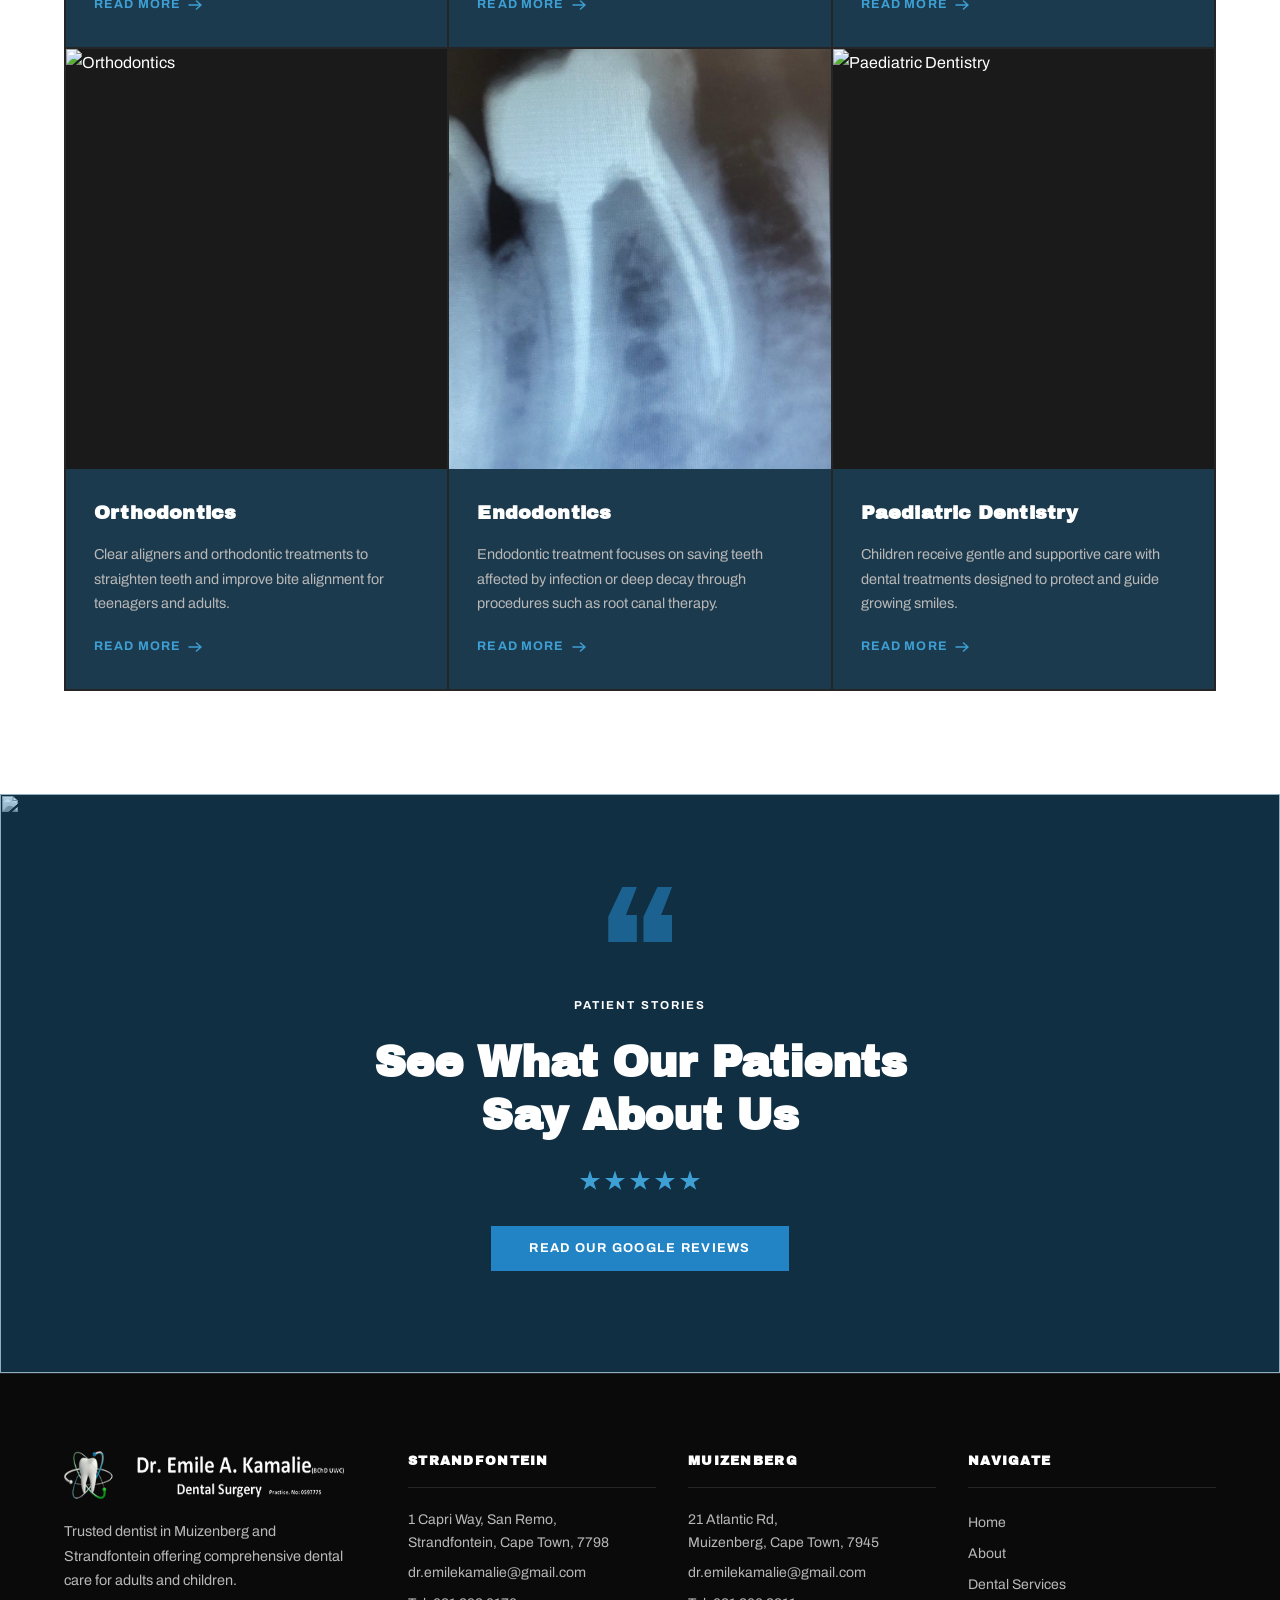
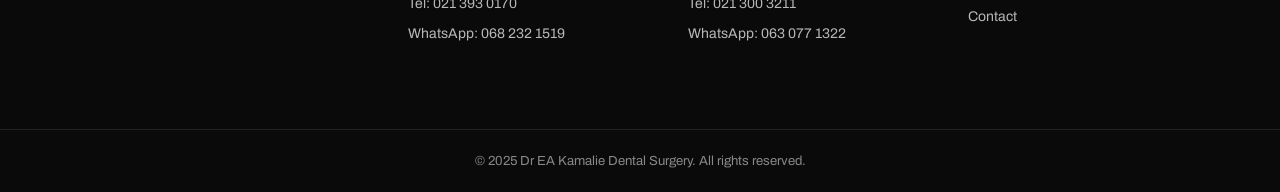
==== commit 822e0a06: "Replace Endodontics card image and update Dr Kamalie photo Co-Authored-By: Claude Opus 4.7 (1M conte" ====
--- a/index.html
+++ b/index.html
@@ -301,7 +301,7 @@
       <!-- Endodontics -->
       <a href="services/endodontics.html" class="svc-card fade-up delay-2">
         <div class="svc-card__img">
-          <img src="Assets/images/new-images/Endodontics.JPG" alt="Endodontics" loading="lazy">
+          <img src="Assets/images/new-images/image (28).png" alt="Endodontics" loading="lazy">
         </div>
         <div class="svc-card__body">
           <h3 class="svc-card__name">Endodontics</h3>
